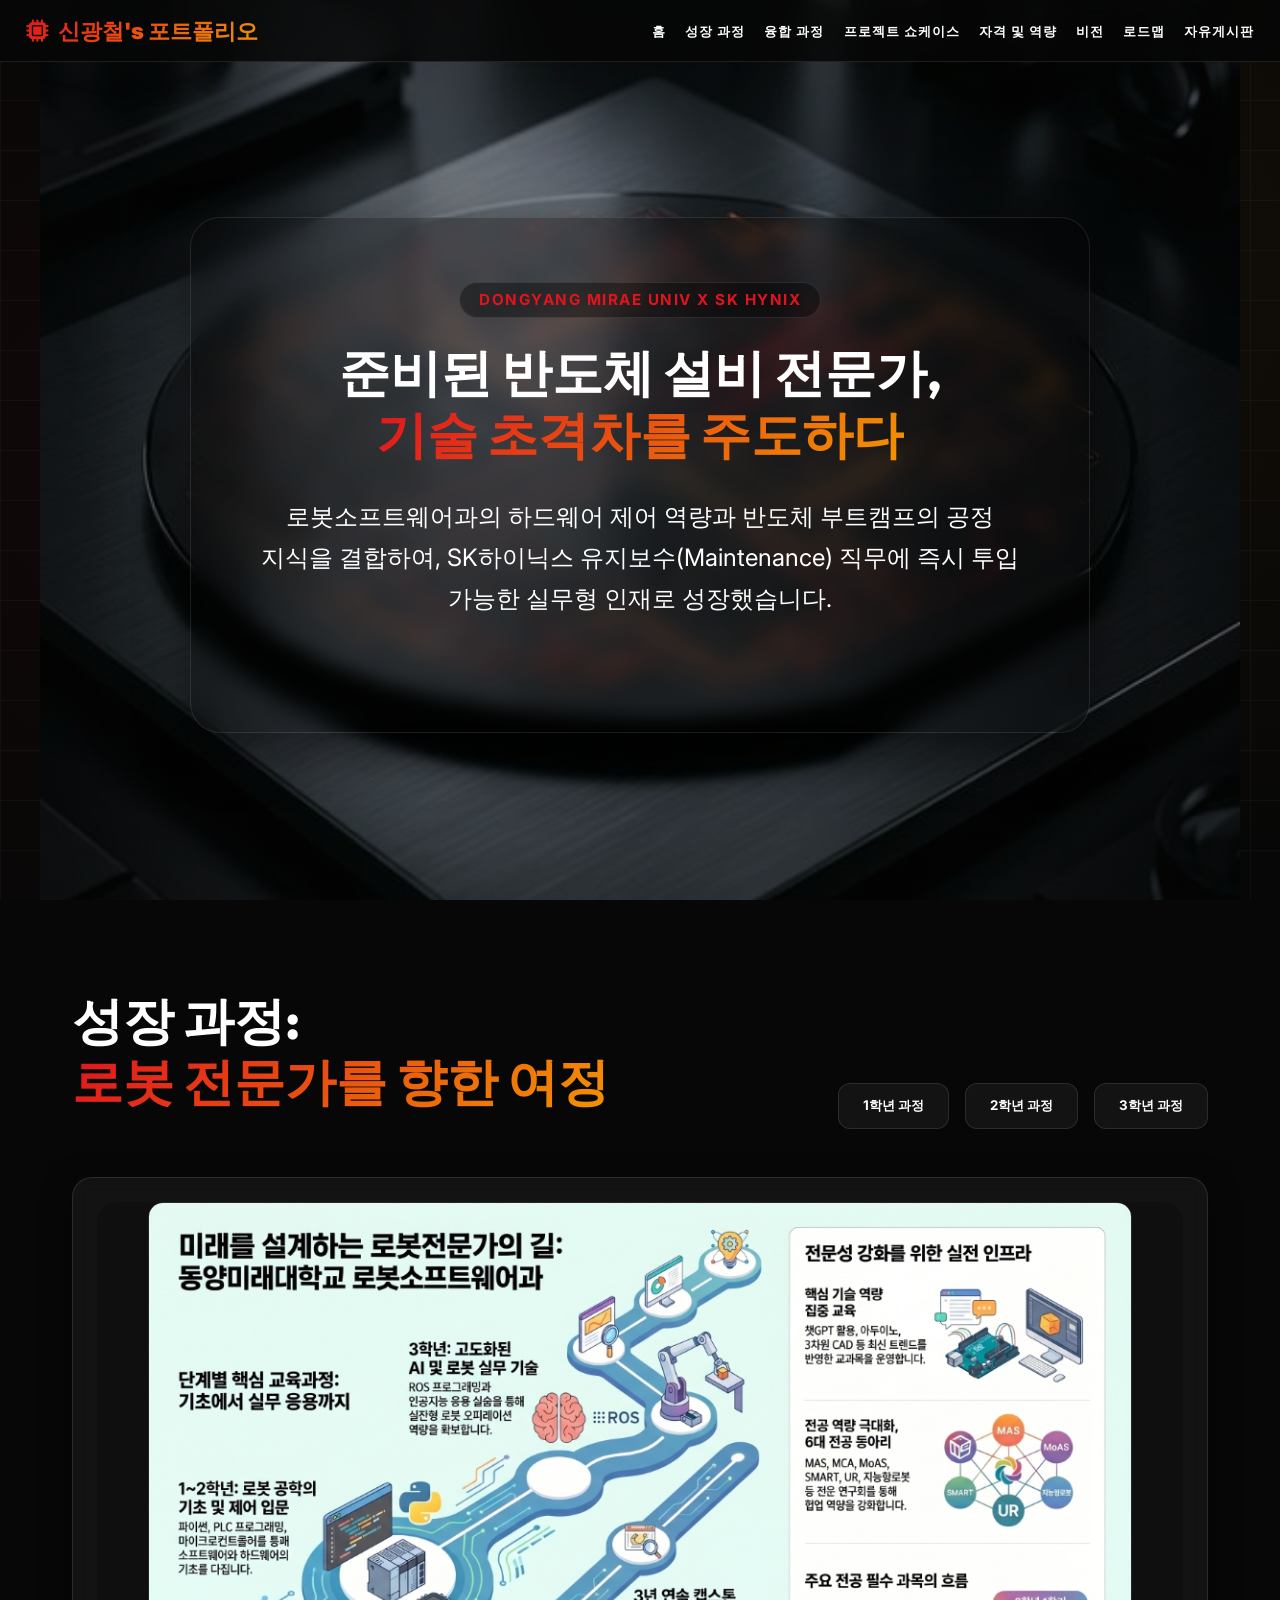
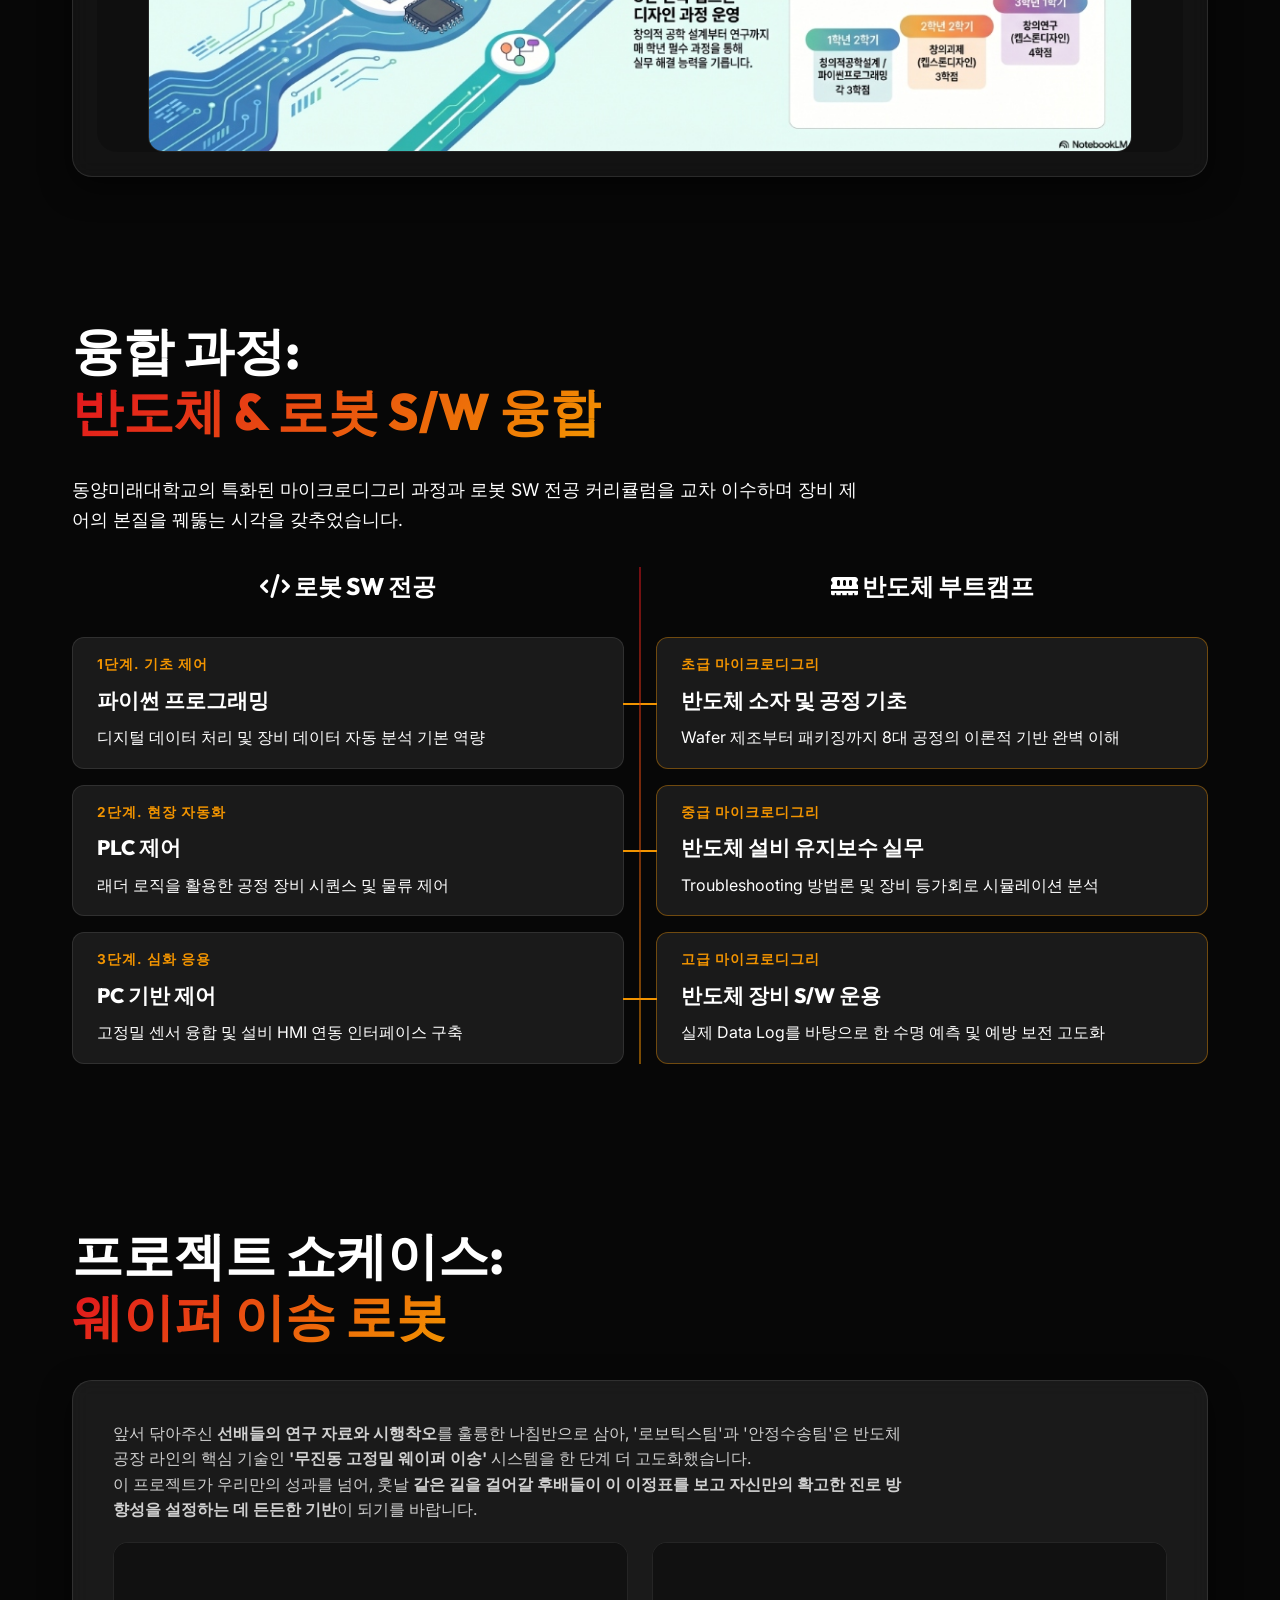
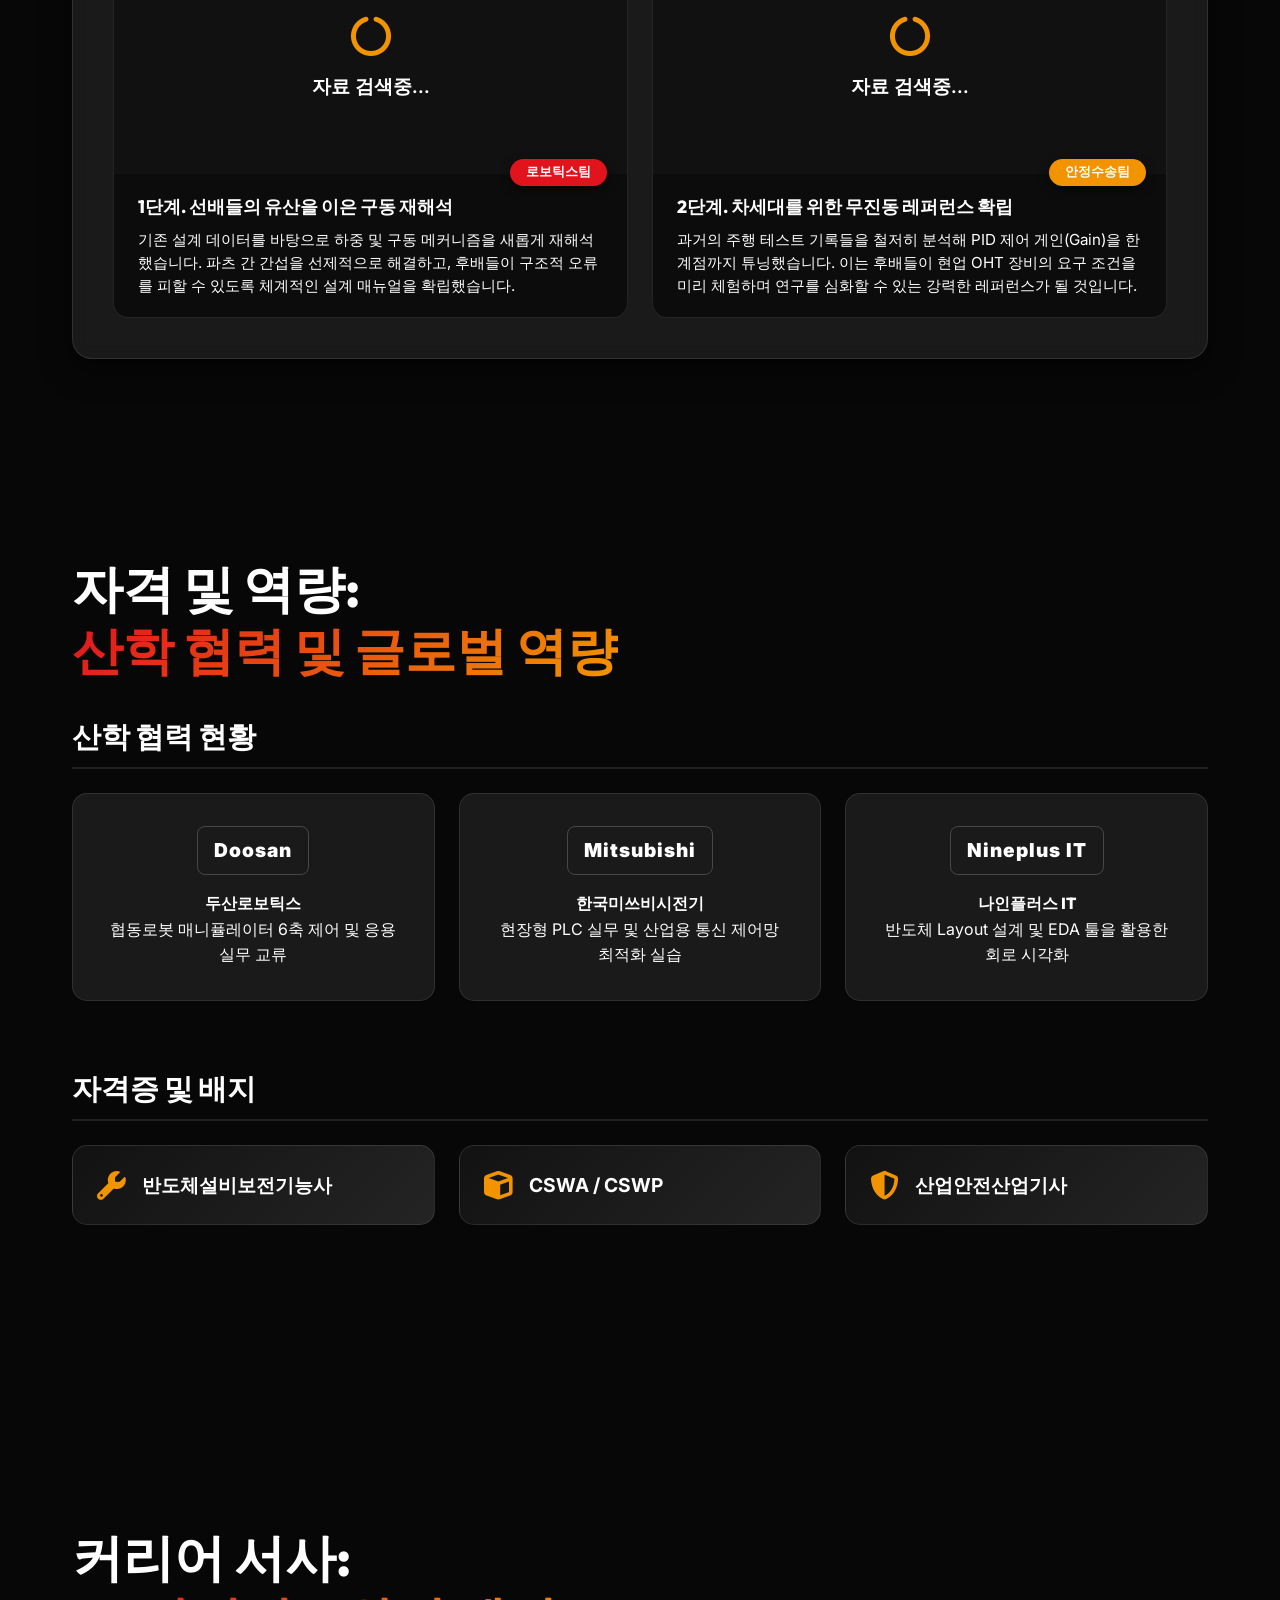
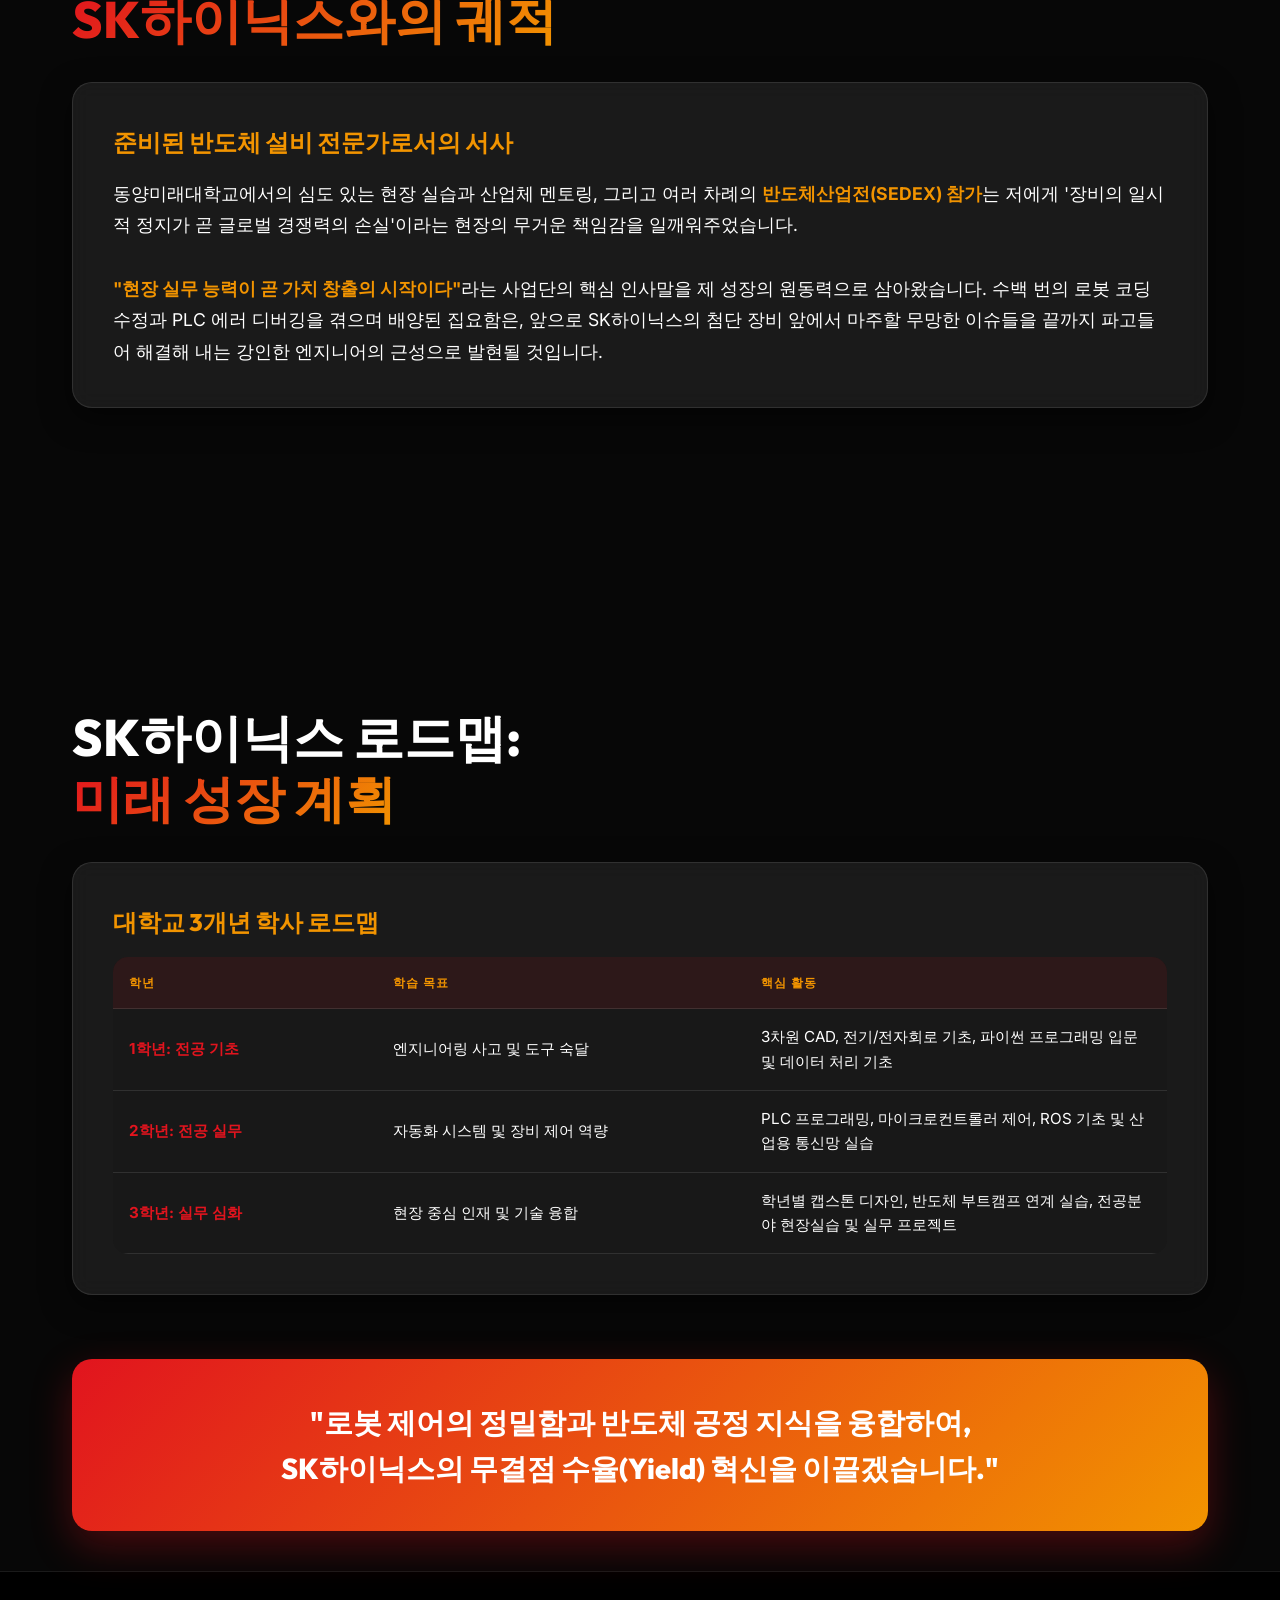
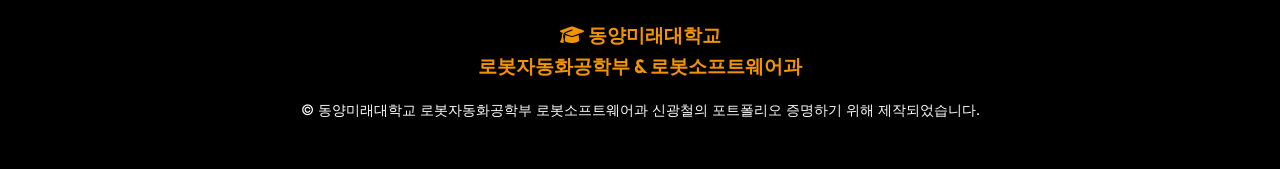
==== 0420/index.html @ f49d22db "Add files via upload" ====
<!DOCTYPE html>
<html lang="ko">
<head>
    <meta charset="UTF-8">
    <meta name="viewport" content="width=device-width, initial-scale=1.0">
    <meta name="description" content="SK하이닉스 메인터넌스 직무를 위한 준비된 반도체 설비 전문가 포트폴리오입니다. 로봇 소프트웨어와 반도체 공정 지식의 융합 역량을 확인하세요.">
    <title>SK하이닉스 | 메인터넌스 엔지니어 포트폴리오</title>
    <link rel="stylesheet" href="index.css">
    <!-- FontAwesome for Premium Icons -->
    <link rel="stylesheet" href="https://cdnjs.cloudflare.com/ajax/libs/font-awesome/6.4.0/css/all.min.css">
</head>
<body>
    <header>
        <nav>
            <div class="logo">
                <i class="fa-solid fa-microchip"></i> 신광철's 포트폴리오
            </div>
            <ul class="nav-links">
                <li><a href="#home">홈</a></li>
                <li><a href="#growth">성장 과정</a></li>
                <li><a href="#bootcamp">융합 과정</a></li>
                <li><a href="#projects">프로젝트 쇼케이스</a></li>
                <li><a href="#credentials">자격 및 역량</a></li>
                <li><a href="#vision">비전</a></li>
                <li><a href="#roadmap">로드맵</a></li>
                <li><a href="board.html">자유게시판</a></li>
            </ul>
        </nav>
    </header>

    <main>
        <!-- HOME SECTION -->
        <section id="home">
            <div id="home-bg-slider" class="home-bg-slider">
                <div class="slide" style="background-image: url('bg/hero_bg.png');"></div>
                <div class="slide" style="background-image: url('bg/control_bg.png');"></div>
                <div class="slide" style="background-image: url('bg/hardware_bg.png');"></div>
                <div class="slide" style="background-image: url('bg/logic_bg.png');"></div>
                <div class="slide" style="background-image: url('bg/maintenance.png');"></div>
                <div class="slide" style="background-image: url('bg/pc_control.png');"></div>
                <div class="slide" style="background-image: url('bg/plc.png');"></div>
                <div class="slide" style="background-image: url('bg/python.png');"></div>
                <div class="slide" style="background-image: url('bg/software.png');"></div>
                <div class="slide" style="background-image: url('bg/wafer.png');"></div>
            </div>
            <div class="hero-content fade-in">
                <div class="hero-label">Dongyang Mirae Univ x SK hynix</div>
                <h1 class="section-title">
                    준비된 반도체 설비 전문가,<br>
                    <span>기술 초격차를 주도하다</span>
                </h1>
                <p class="hero-desc">
                    로봇소프트웨어과의 하드웨어 제어 역량과 반도체 부트캠프의 공정 지식을 결합하여, SK하이닉스 유지보수(Maintenance) 직무에 즉시 투입 가능한 실무형 인재로 성장했습니다.
                </p>
            </div>
        </section>
        
        <section id="growth">
            <div class="growth-header fade-in">
                <h2 class="section-title">성장 과정: <br><span>로봇 전문가를 향한 여정</span></h2>
                <div class="growth-buttons">
                    <button class="growth-btn" data-year="1">1학년 과정</button>
                    <button class="growth-btn" data-year="2">2학년 과정</button>
                    <button class="growth-btn" data-year="3">3학년 과정</button>
                </div>
            </div>
            <div class="card fade-in" id="growth-image-container" style="background: rgba(255, 255, 255, 0.05); padding: 1.5rem;">
                <div class="growth-img-wrapper">
                    <img id="growth-detail-img" class="growth-detail-img fade-hide" src="" alt="학년별 상세 과정">
                    <img id="growth-main-img" src="bg/growth_path.jpg" alt="성장 과정 로드맵">
                </div>
            </div>
        </section>

        <!-- BOOTCAMP PATH SECTION (Phase 1) -->
        <section id="bootcamp">
            <div class="bootcamp-bg" id="bootcamp-bg"></div>
            <h2 class="section-title fade-in">융합 과정: <br><span>반도체 & 로봇 S/W 융합</span></h2>
            
            <p class="section-desc fade-in">동양미래대학교의 특화된 마이크로디그리 과정과 로봇 SW 전공 커리큘럼을 교차 이수하며 장비 제어의 본질을 꿰뚫는 시각을 갖추었습니다.</p>

            <div class="timeline-container fade-in">
                <div class="timeline-divider"></div>
                
                <!-- Academic (Robot SW) -->
                <div class="timeline-column left">
                    <h3 class="column-title"><i class="fa-solid fa-code"></i> 로봇 SW 전공</h3>
                    <div class="timeline-card" data-id="python">
                        <div class="card-step">1단계. 기초 제어</div>
                        <h4>파이썬 프로그래밍</h4>
                        <p>디지털 데이터 처리 및 장비 데이터 자동 분석 기본 역량</p>
                        <div class="card-details">판다스(Pandas)와 시각화 툴을 활용하여 센서 및 공정 로그 데이터를 수집하고 이상 징후를 판별하는 자동화 스크립트를 구현했습니다. 이 역량은 장비 Parameter 분석을 획기적으로 단축시킵니다.</div>
                    </div>
                    <div class="timeline-card" data-id="plc">
                        <div class="card-step">2단계. 현장 자동화</div>
                        <h4>PLC 제어</h4>
                        <p>래더 로직을 활용한 공정 장비 시퀀스 및 물류 제어</p>
                        <div class="card-details">미쓰비시(Mitsubishi) 및 LS산전 PLC를 다루며 각종 센서 및 액추에이터의 래더 프로그래밍(Ladder Programming)을 수행했습니다. 장비 시퀀스의 최적화와 에러 검출 로직을 직접 세팅할 수 있습니다.</div>
                    </div>
                    <div class="timeline-card" data-id="pc">
                        <div class="card-step">3단계. 심화 응용</div>
                        <h4>PC 기반 제어</h4>
                        <p>고정밀 센서 융합 및 설비 HMI 연동 인터페이스 구축</p>
                        <div class="card-details">비전 시스템과 모터를 연동하여 고정밀 타겟팅을 수행하고 HMI 기반의 직관적인 사용자 조작 패널을 설계했습니다. C#과 C++을 활용한 강력한 실시간 제어 경험입니다.</div>
                    </div>
                </div>

                <!-- Bootcamp (Semiconductor) -->
                <div class="timeline-column right">
                    <h3 class="column-title"><i class="fa-solid fa-memory"></i> 반도체 부트캠프</h3>
                    <div class="timeline-card highlight" data-id="micro-beg">
                        <div class="card-step">초급 마이크로디그리</div>
                        <h4>반도체 소자 및 공정 기초</h4>
                        <p>Wafer 제조부터 패키징까지 8대 공정의 이론적 기반 완벽 이해</p>
                        <div class="card-details">반도체 8대 공정의 시작부터 집적 회로가 완성되기까지의 물리/화학적 원리를 학습했습니다. 단순히 기계를 돌리는 것이 아닌, '어떤 공정이 이루어지는가'를 이해하고 장비 이슈에 접근합니다.</div>
                    </div>
                    <div class="timeline-card highlight" data-id="micro-int">
                        <div class="card-step">중급 마이크로디그리</div>
                        <h4>반도체 설비 유지보수 실무</h4>
                        <p>Troubleshooting 방법론 및 장비 등가회로 시뮬레이션 분석</p>
                        <div class="card-details">기계, 전자, 소프트웨어 지식을 총동원하여 가상의 장비 에러 시나리오를 해결하는 Troubleshooting 훈련입니다. 장비 다운타임을 최소화하는 핵심 실무 능력을 갖췄습니다.</div>
                    </div>
                    <div class="timeline-card highlight" data-id="micro-adv">
                        <div class="card-step">고급 마이크로디그리</div>
                        <h4>반도체 장비 S/W 운용</h4>
                        <p>실제 Data Log를 바탕으로 한 수명 예측 및 예방 보전 고도화</p>
                        <div class="card-details">Big Data 분석과 예방 보전(Predictive Maintenance) 모델링 기법을 학습했습니다. 부품의 교체 주기를 정확히 짚어내고 팹(Fab) 운영 효율을 극대화하는 솔루션을 도출합니다.</div>
                    </div>
                </div>
            </div>
            
            <!-- Removed path-modal -->
        </section>

        <!-- PROJECTS SECTION (Phase 2) -->
        <section id="projects">
            <h2 class="section-title fade-in">프로젝트 쇼케이스: <br><span>웨이퍼 이송 로봇</span></h2>
            <div class="card fade-in">
                <p class="section-desc" style="text-align: left; margin-bottom: 1.2rem; color: #d0d0d0; line-height: 1.6; font-size: 1rem;">
                    앞서 닦아주신 <strong>선배들의 연구 자료와 시행착오</strong>를 훌륭한 나침반으로 삼아, '로보틱스팀'과 '안정수송팀'은 반도체 공장 라인의 핵심 기술인 <strong>'무진동 고정밀 웨이퍼 이송'</strong> 시스템을 한 단계 더 고도화했습니다.<br>
                    이 프로젝트가 우리만의 성과를 넘어, 훗날 <strong>같은 길을 걸어갈 후배들이 이 이정표를 보고 자신만의 확고한 진로 방향성을 설정하는 데 든든한 기반</strong>이 되기를 바랍니다.
                </p>
                
                <div class="project-grid">
                    <div class="video-card">
                        <div class="iframe-container placeholder-video">
                            <div class="search-overlay">
                                <i class="fa-solid fa-circle-notch fa-spin"></i>
                                <span>자료 검색중...</span>
                            </div>
                        </div>
                        <div class="video-info">
                            <div class="vi-badge">로보틱스팀</div>
                            <h4>1단계. 선배들의 유산을 이은 구동 재해석</h4>
                            <p>기존 설계 데이터를 바탕으로 하중 및 구동 메커니즘을 새롭게 재해석했습니다. 파츠 간 간섭을 선제적으로 해결하고, 후배들이 구조적 오류를 피할 수 있도록 체계적인 설계 매뉴얼을 확립했습니다.</p>
                        </div>
                    </div>
                    <div class="video-card">
                        <div class="iframe-container placeholder-video">
                            <div class="search-overlay">
                                <i class="fa-solid fa-circle-notch fa-spin"></i>
                                <span>자료 검색중...</span>
                            </div>
                        </div>
                        <div class="video-info">
                            <div class="vi-badge team-b">안정수송팀</div>
                            <h4>2단계. 차세대를 위한 무진동 레퍼런스 확립</h4>
                            <p>과거의 주행 테스트 기록들을 철저히 분석해 PID 제어 게인(Gain)을 한계점까지 튜닝했습니다. 이는 후배들이 현업 OHT 장비의 요구 조건을 미리 체험하며 연구를 심화할 수 있는 강력한 레퍼런스가 될 것입니다.</p>
                        </div>
                    </div>
                </div>
            </div>
        </section>

        <!-- CREDENTIALS SECTION (Phase 3) -->
        <section id="credentials">
            <h2 class="section-title fade-in">자격 및 역량: <br><span>산학 협력 및 글로벌 역량</span></h2>
            
            <!-- Industry Collaboration -->
            <div class="collab-container fade-in">
                <h3 class="credential-header">산학 협력 현황</h3>
                <div class="collab-grid">
                    <div class="collab-card">
                        <div class="collab-logo">Doosan</div>
                        <h4>두산로보틱스</h4>
                        <p>협동로봇 매니퓰레이터 6축 제어 및 응용 실무 교류</p>
                    </div>
                    <div class="collab-card">
                        <div class="collab-logo">Mitsubishi</div>
                        <h4>한국미쓰비시전기</h4>
                        <p>현장형 PLC 실무 및 산업용 통신 제어망 최적화 실습</p>
                    </div>
                    <div class="collab-card">
                        <div class="collab-logo">Nineplus IT</div>
                        <h4>나인플러스 IT</h4>
                        <p>반도체 Layout 설계 및 EDA 툴을 활용한 회로 시각화</p>
                    </div>
                </div>
            </div>

            <!-- Certifications -->
            <div class="cert-container fade-in" style="margin-top: 4rem;">
                <h3 class="credential-header">자격증 및 배지</h3>
                <div class="badge-grid">
                    <div class="badge-item tooltip" data-tooltip="설비 점검 및 기계 요소 조립의 기본기를 증명하며, SK하이닉스 팹(Fab) 설비의 즉각적인 트러블슈팅에 기여합니다.">
                        <i class="fa-solid fa-wrench"></i>
                        <span>반도체설비보전기능사</span>
                    </div>
                    <div class="badge-item tooltip" data-tooltip="장비 부품 단위의 3D 역설계를 통해 파츠 결함을 분석하고, 도면화 기반의 정확한 메인터넌스를 보장합니다.">
                        <i class="fa-solid fa-cube"></i>
                        <span>CSWA / CSWP</span>
                    </div>
                    <div class="badge-item tooltip" data-tooltip="클린룸 내 고전압 및 화학물질 위험 요소로부터 설비와 팀원 모두를 완벽하게 보호하는 현장 안전의 핵심입니다.">
                        <i class="fa-solid fa-shield-halved"></i>
                        <span>산업안전산업기사</span>
                    </div>
                </div>
            </div>
        </section>

        <!-- VISION SECTION (Phase 4) -->
        <section id="vision">
            <h2 class="section-title fade-in">커리어 서사: <br><span>SK하이닉스와의 궤적</span></h2>
            
            <div class="card fade-in" style="margin-bottom: 3rem;">
                <h3>준비된 반도체 설비 전문가로서의 서사</h3>
                <p class="narrative-text">
                    동양미래대학교에서의 심도 있는 현장 실습과 산업체 멘토링, 그리고 여러 차례의 <strong>반도체산업전(SEDEX) 참가</strong>는 저에게 '장비의 일시적 정지가 곧 글로벌 경쟁력의 손실'이라는 현장의 무거운 책임감을 일깨워주었습니다.<br><br>
                    <strong>"현장 실무 능력이 곧 가치 창출의 시작이다"</strong>라는 사업단의 핵심 인사말을 제 성장의 원동력으로 삼아왔습니다. 수백 번의 로봇 코딩 수정과 PLC 에러 디버깅을 겪으며 배양된 집요함은, 앞으로 SK하이닉스의 첨단 장비 앞에서 마주할 무망한 이슈들을 끝까지 파고들어 해결해 내는 강인한 엔지니어의 근성으로 발현될 것입니다.
                </p>
            </div>
        </section>

        <!-- ROADMAP SECTION -->
        <section id="roadmap">
            <h2 class="section-title fade-in">SK하이닉스 로드맵: <br><span>미래 성장 계획</span></h2>

            <!-- Professional Roadmap table -->
            <div class="card fade-in" style="margin-bottom: 2rem;">
                <h3>대학교 3개년 학사 로드맵</h3>
                <table class="roadmap-table">
                    <thead>
                        <tr>
                            <th>학년</th>
                            <th>학습 목표</th>
                            <th>핵심 활동</th>
                        </tr>
                    </thead>
                    <tbody>
                        <tr>
                            <td>1학년: 전공 기초</td>
                            <td>엔지니어링 사고 및 도구 숙달</td>
                            <td>3차원 CAD, 전기/전자회로 기초, 파이썬 프로그래밍 입문 및 데이터 처리 기초</td>
                        </tr>
                        <tr>
                            <td>2학년: 전공 실무</td>
                            <td>자동화 시스템 및 장비 제어 역량</td>
                            <td>PLC 프로그래밍, 마이크로컨트롤러 제어, ROS 기초 및 산업용 통신망 실습</td>
                        </tr>
                        <tr>
                            <td>3학년: 실무 심화</td>
                            <td>현장 중심 인재 및 기술 융합</td>
                            <td>학년별 캡스톤 디자인, 반도체 부트캠프 연계 실습, 전공분야 현장실습 및 실무 프로젝트</td>
                        </tr>
                    </tbody>
                </table>
            </div>

            <div class="vision-card fade-in">
                <h2>"로봇 제어의 정밀함과 반도체 공정 지식을 융합하여, <br>SK하이닉스의 무결점 수율(Yield) 혁신을 이끌겠습니다."</h2>
            </div>
        </section>

        <!-- Academic Roadmap Modal -->
        <div id="academic-modal" class="modal">
            <div class="modal-content academic-modal-content">
                <span class="close-btn" onclick="closeAcademicModal()">&times;</span>
                <h3 id="academic-modal-title" style="color: var(--sk-orange); margin-bottom: 2rem; font-size: 1.5rem;">학사 전공 로드맵: 1~3학년 전체 과정</h3>
                <div class="academic-grid">
                    <div class="academic-col">
                        <h4>전공기초</h4>
                        <div class="tag-group">
                            <span class="tag">엔지니어링 기초</span>
                            <span class="tag">3차원CAD</span>
                            <span class="tag">컴퓨터와챗GPT활용</span>
                            <span class="tag">로봇기초실습</span>
                            <span class="tag">전공영어</span>
                        </div>
                    </div>
                    <div class="academic-arrow">➔</div>
                    <div class="academic-col" style="flex: 2;">
                        <h4>전공실무</h4>
                        <div class="tag-group">
                            <span class="tag">기계제도</span>
                            <span class="tag">로봇공학기초</span>
                            <span class="tag">CAD기초</span>
                            <span class="tag">전기회로</span>
                            <span class="tag">전자회로</span>
                            <span class="tag">디지털논리회로</span>
                            <span class="tag">파이썬프로그래밍</span>
                            <span class="tag">인공지능개론</span>
                            <span class="tag">마이크로컨트롤러</span>
                            <span class="tag">PLC프로그래밍</span>
                            <span class="tag">로봇오퍼레이션</span>
                            <span class="tag">아두이노프로그래밍</span>
                            <span class="tag">윈도우프로그래밍</span>
                            <span class="tag">웹프로그래밍</span>
                            <span class="tag">ROS프로그래밍기초</span>
                            <span class="tag">PLC제어</span>
                            <span class="tag">PC기반제어</span>
                            <span class="tag">인공지능응용</span>
                            <span class="tag">펌웨어프로그래밍</span>
                            <span class="tag">모바일앱프로그래밍</span>
                            <span class="tag">자동화통신</span>
                            <span class="tag">CAD 응용</span>
                            <span class="tag">ROS프로그래밍응용</span>
                            <span class="tag">로봇공학응용</span>
                            <span class="tag">로봇센서</span>
                            <span class="tag">모터제어</span>
                        </div>
                    </div>
                    <div class="academic-arrow">➔</div>
                    <div class="academic-col">
                        <h4>실무 및 분야</h4>
                        <div class="tag-group">
                            <span class="tag accent">학년별 캡스톤 디자인</span>
                            <span class="tag accent">현장실습</span>
                            <span class="tag accent">취업 및 창업실무</span>
                            <span class="tag highlight">로봇 소프트웨어 전공</span>
                        </div>
                    </div>
                </div>
            </div>
            </div>
        </section>
    </main>

    <footer>
        <div class="footer-content">
            <div class="footer-logo">
                <i class="fa-solid fa-graduation-cap"></i> 동양미래대학교 <br> 
                로봇자동화공학부 & 로봇소프트웨어과
            </div>
            <p>© 동양미래대학교 로봇자동화공학부 로봇소프트웨어과 신광철의 포트폴리오 증명하기 위해 제작되었습니다.</p>
        </div>
    </footer>

    <script src="index.js"></script>
</body>
</html>
---- 0420/index.css ----
@import url('https://fonts.googleapis.com/css2?family=Inter:wght@300;400;600;700&family=Outfit:wght@300;400;600;800;900&display=swap');

:root {
    --sk-red: #e1141e;
    --sk-orange: #f29400;
    --sk-gradient: linear-gradient(135deg, var(--sk-red), var(--sk-orange));
    --bg-dark: #070707;
    --bg-surface: rgba(25, 25, 25, 0.7);
    --bg-card: rgba(30, 30, 30, 0.85);
    --border-color: rgba(255, 255, 255, 0.1);
    --border-highlight: rgba(225, 20, 31, 0.4);
    --text-primary: #ffffff;
    --text-secondary: #ffffff;
}

* {
    margin: 0;
    padding: 0;
    box-sizing: border-box;
}

body {
    background-color: var(--bg-dark);
    color: var(--text-primary);
    font-family: 'Inter', sans-serif;
    line-height: 1.6;
    overflow-x: hidden;
    /* 기술적인 느낌을 주기 위해 방사형 및 선형 그라데이션을 사용한 기본 회로 패턴 */
    background-image: 
        radial-gradient(circle at 15% 50%, rgba(225, 20, 31, 0.05) 0%, transparent 50%),
        radial-gradient(circle at 85% 30%, rgba(242, 148, 0, 0.05) 0%, transparent 50%),
        linear-gradient(rgba(255,255,255,0.03) 1px, transparent 1px),
        linear-gradient(90deg, rgba(255,255,255,0.03) 1px, transparent 1px);
    background-size: 100% 100%, 100% 100%, 50px 50px, 50px 50px;
    background-attachment: fixed;
}

h1, h2, h3, h4 {
    font-family: 'Outfit', sans-serif;
    font-weight: 800;
}

html {
    scroll-behavior: smooth;
}

/* 네비게이션 */
header {
    position: fixed;
    top: 0;
    width: 100%;
    z-index: 1000;
    background: rgba(7, 7, 7, 0.85);
    backdrop-filter: blur(15px);
    border-bottom: 1px solid var(--border-color);
}

nav {
    max-width: 1300px;
    margin: 0 auto;
    padding: clamp(0.5rem, 1vw, 1rem) clamp(1rem, 2vw, 2rem);
    display: flex;
    justify-content: space-between;
    align-items: center;
    gap: 1rem;
}

.logo {
    display: flex;
    align-items: center;
    gap: 10px;
    font-size: clamp(1.1rem, 2vw, 1.4rem);
    font-weight: 900;
    white-space: nowrap;
    background: var(--sk-gradient);
    -webkit-background-clip: text;
    background-clip: text;
    -webkit-text-fill-color: transparent;
}

.nav-links {
    display: flex;
    gap: clamp(0.5rem, 1.5vw, 2rem);
    list-style: none;
}

.nav-links a {
    text-decoration: none;
    color: var(--text-secondary);
    font-size: clamp(0.7rem, 1vw, 0.9rem);
    white-space: nowrap;
    font-weight: 600;
    text-transform: uppercase;
    letter-spacing: 1px;
    transition: 0.3s;
}

.nav-links a:hover {
    color: var(--sk-red);
}

/* 섹션 공통 스타일 */
section {
    min-height: 100vh;
    padding: clamp(80px, 10vh, 120px) 2rem 40px 2rem;
    display: flex;
    flex-direction: column;
    justify-content: center;
    position: relative;
    max-width: 1200px;
    margin: 0 auto;
    width: 100%;
}

.section-title {
    font-size: clamp(2rem, 4vw, 3.5rem);
    margin-bottom: clamp(1rem, 3vw, 2rem);
    line-height: 1.2;
    word-break: keep-all;
    position: relative;
    z-index: 2;
}

.section-title span {
    background: var(--sk-gradient);
    -webkit-background-clip: text;
    background-clip: text;
    -webkit-text-fill-color: transparent;
}

.section-desc {
    font-size: 1.1rem;
    color: var(--text-secondary);
    max-width: 800px;
    line-height: 1.7;
    margin-bottom: 1rem;
    position: relative;
    z-index: 2;
}

/* 공통 카드 스타일 */
.card {
    background: var(--bg-card);
    padding: 2.5rem;
    border-radius: 20px;
    border: 1px solid var(--border-color);
    backdrop-filter: blur(10px);
    transition: 0.4s;
    box-shadow: 0 10px 30px rgba(0,0,0,0.5);
}

.card:hover {
    border-color: var(--border-highlight);
    box-shadow: 0 10px 30px rgba(225, 20, 31, 0.15);
}

.card h3 {
    margin-bottom: 1rem;
    color: var(--sk-orange);
    font-size: 1.5rem;
}

/* 성장 과정 섹션 스타일 */
.growth-header {
    display: flex;
    justify-content: space-between;
    align-items: flex-end;
    margin-bottom: 2rem;
    gap: 2rem;
}
.growth-buttons {
    display: flex;
    gap: 1rem;
    margin-bottom: 1rem;
}
.growth-btn {
    padding: 0.8rem 1.5rem;
    border-radius: 12px;
    background: rgba(255, 255, 255, 0.05);
    border: 1px solid var(--border-color);
    color: var(--text-primary);
    font-weight: 700;
    cursor: pointer;
    transition: 0.3s;
    font-family: inherit;
    white-space: nowrap;
}
.growth-btn:hover {
    background: var(--sk-gradient);
    border-color: transparent;
    transform: translateY(-3px);
    box-shadow: 0 5px 15px rgba(225, 20, 31, 0.3);
}
.image-placeholder {
    width: 100%;
    min-height: 480px;
    display: flex;
    flex-direction: column;
    justify-content: center;
    align-items: center;
    background: rgba(0,0,0,0.2);
    border-radius: 15px;
    color: var(--sk-orange);
    gap: 1.5rem;
    font-size: 1.5rem;
    font-weight: 700;
}
.image-placeholder i {
    font-size: 3rem;
    opacity: 0.8;
}

#growth-main-img, .growth-detail-img {
    transition: opacity 0.8s cubic-bezier(0.4, 0, 0.2, 1), transform 0.8s cubic-bezier(0.4, 0, 0.2, 1);
}
.growth-img-wrapper {
    position: relative;
    width: 100%;
    height: 550px; /* 고정 높이 설정으로 잘림 방지 */
    display: flex;
    justify-content: center;
    align-items: center;
    background: rgba(0, 0, 0, 0.2);
    border-radius: 20px;
}
.growth-img-wrapper img {
    position: absolute;
    max-width: 100%;
    max-height: 100%;
    width: auto;
    height: auto;
    object-fit: contain; /* 이미지가 상자 안에서 잘리지 않고 전체가 다 보이도록 설정 */
    border-radius: 15px;
    border: 1px solid var(--border-color);
}
.growth-detail-img {
    z-index: 5;
}
#growth-main-img {
    z-index: 4;
}
.fade-hide {
    opacity: 0 !important;
    visibility: hidden;
    transform: scale(0.95);
}

@media (max-width: 768px) {
    .growth-header { flex-direction: column; align-items: flex-start; gap: 1rem; }
    .growth-buttons { width: 100%; overflow-x: auto; padding-bottom: 0.5rem; }
}

/* -------------------------------
   히어로 / 홈 섹션 & 배경 슬라이더
---------------------------------*/
#home {
    overflow: hidden;
}

.home-bg-slider {
    position: absolute;
    top: 0;
    left: 0;
    width: 100%;
    height: 100%;
    z-index: 0;
}

.home-bg-slider::after {
    content: '';
    position: absolute;
    top: 0;
    left: 0;
    width: 100%;
    height: 100%;
    background: radial-gradient(circle at center, transparent, rgba(7, 7, 7, 0.45));
    z-index: 2;
}

.home-bg-slider .slide {
    position: absolute;
    top: 0;
    left: 0;
    width: 100%;
    height: 100%;
    background-size: cover;
    background-position: center;
    opacity: 0;
    transform: translateX(100%);
    transition: transform 1.5s cubic-bezier(0.645, 0.045, 0.355, 1), opacity 1.5s ease;
    z-index: 1;
    filter: brightness(0.75); /* 더 밝은 가독성을 위해 밝기 대폭 상향 */
}

.home-bg-slider .slide.active {
    opacity: 1;
    transform: translateX(0);
}

.home-bg-slider .slide.prev {
    opacity: 0;
    transform: translateX(-100%);
}

.hero-content {
    position: relative;
    z-index: 10;
    text-align: center;
    max-width: 900px;
    margin: 0 auto;
    background: rgba(0, 0, 0, 0.3); /* 투명도를 높인 검은색 박스 */
    padding: clamp(2rem, 5vw, 4rem);
    border-radius: 30px;
    backdrop-filter: blur(10px); /* 미세한 블러 효과로 고급스러움 추가 */
    border: 1px solid rgba(255, 255, 255, 0.1);
    box-shadow: 0 20px 50px rgba(0, 0, 0, 0.5);
}
.hero-label {
    display: inline-block;
    padding: 0.3rem 1.2rem;
    border-radius: 20px;
    background: rgba(0, 0, 0, 0.4);
    border: 1px solid var(--border-color);
    color: var(--sk-red);
    font-weight: 700;
    font-size: 0.95rem;
    margin: 0 auto 1.5rem auto;
    text-transform: uppercase;
    letter-spacing: 1.5px;
}
.section-title {
    font-size: clamp(2rem, 4vw, 3.5rem);
    margin-bottom: clamp(1rem, 3vw, 2rem);
    line-height: 1.2;
    word-break: keep-all;
    position: relative;
    z-index: 2;
    color: var(--text-primary);
}
.hero-desc {
    font-size: clamp(1.1rem, 2.2vw, 1.5rem);
    color: var(--text-primary);
    margin: 0 auto 3rem auto;
    line-height: 1.7;
    word-break: keep-all;
    max-width: 800px;
}
/* -------------------------------
   새로운 커리큘럼 시각화 카드
---------------------------------*/
.curriculum-visual-card {
    position: relative;
    width: 100%;
    background: rgba(20, 20, 20, 0.4);
    border: 1px solid rgba(255, 255, 255, 0.08);
    border-radius: 24px;
    padding: 2rem;
    cursor: pointer;
    overflow: hidden;
    transition: all 0.5s cubic-bezier(0.165, 0.84, 0.44, 1);
    backdrop-filter: blur(20px);
    box-shadow: 0 20px 40px rgba(0,0,0,0.4);
}

.curriculum-visual-card:hover {
    transform: translateY(-8px) scale(1.01);
    border-color: var(--sk-orange);
    background: rgba(25, 25, 25, 0.6);
    box-shadow: 0 30px 60px rgba(242, 148, 0, 0.15);
}

.curriculum-visual-card::before {
    content: '';
    position: absolute;
    top: -50%;
    left: -50%;
    width: 200%;
    height: 200%;
    background: radial-gradient(circle at 30% 30%, rgba(242, 148, 0, 0.05), transparent 40%);
    pointer-events: none;
    z-index: 0;
}

.cv-header {
    display: flex;
    align-items: center;
    gap: 1.5rem;
    margin-bottom: 2rem;
    position: relative;
    z-index: 1;
}

.cv-icon-box {
    width: 60px;
    height: 60px;
    background: var(--sk-gradient);
    border-radius: 16px;
    display: flex;
    align-items: center;
    justify-content: center;
    font-size: 1.8rem;
    color: #fff;
    box-shadow: 0 8px 16px rgba(225, 20, 31, 0.3);
}

.cv-title-group {
    flex: 1;
}

.cv-subtitle {
    display: block;
    font-size: 0.8rem;
    color: var(--sk-orange);
    font-weight: 700;
    letter-spacing: 2px;
    text-transform: uppercase;
    margin-bottom: 4px;
}

.cv-main-title {
    font-size: 1.4rem;
    color: #fff;
    margin: 0;
}

.cv-badge {
    padding: 6px 12px;
    background: rgba(255,255,255,0.05);
    border: 1px solid rgba(255,255,255,0.1);
    border-radius: 8px;
    font-size: 0.7rem;
    font-weight: 800;
    color: var(--text-secondary);
    letter-spacing: 1px;
}

.cv-body {
    position: relative;
    padding: 1rem 0;
    z-index: 1;
}

.cv-track {
    display: flex;
    align-items: flex-start;
    justify-content: space-between;
    position: relative;
}

.cv-node {
    flex: 1;
    display: flex;
    flex-direction: column;
    align-items: center;
    text-align: center;
    position: relative;
    z-index: 2;
}

.cv-node-year {
    font-size: 0.8rem;
    font-weight: 800;
    color: var(--sk-orange);
    margin-bottom: 8px;
    background: rgba(242, 148, 0, 0.1);
    padding: 4px 12px;
    border-radius: 20px;
}

.cv-node-label {
    font-size: 1rem;
    font-weight: 700;
    color: #fff;
    margin-bottom: 12px;
}

.cv-node-tags {
    display: flex;
    gap: 6px;
    flex-wrap: wrap;
    justify-content: center;
}

.cv-node-tags span {
    font-size: 0.7rem;
    color: var(--text-secondary);
    background: rgba(255,255,255,0.05);
    padding: 2px 8px;
    border-radius: 4px;
    white-space: nowrap;
}

.cv-connector {
    flex: 0.5;
    height: 2px;
    background: rgba(255,255,255,0.1);
    margin-top: 15px;
    position: relative;
}

.cv-node.active .cv-node-year {
    background: var(--sk-gradient);
    color: #fff;
}

.cv-node.active .cv-node-label {
    color: var(--sk-orange);
}

.cv-footer {
    margin-top: 2rem;
    padding-top: 1.5rem;
    border-top: 1px solid rgba(255,255,255,0.05);
    display: flex;
    align-items: center;
    gap: 12px;
    color: var(--text-secondary);
    font-size: 0.85rem;
    position: relative;
    z-index: 1;
}

.cv-footer i {
    color: var(--sk-red);
}

@media (max-width: 600px) {
    .cv-track {
        flex-direction: column;
        gap: 2rem;
        align-items: flex-start;
    }
    .cv-node {
        align-items: flex-start;
        text-align: left;
    }
    .cv-connector {
        display: none;
    }
}

/* -------------------------------
   부트캠프 융합 과정
---------------------------------*/
#bootcamp {
    position: relative;
}

.bootcamp-bg {
    position: fixed;
    top: 0;
    left: 0;
    width: 100vw;
    height: 100vh;
    z-index: -1;
    pointer-events: none;
    opacity: 0;
    transition: opacity 0.8s ease, transform 1.5s ease;
    background-size: cover;
    background-position: center;
    background-repeat: no-repeat;
    transform: scale(1.05);
}

.bootcamp-bg.active {
    opacity: 0.8; /* 밝고 선명하게 표시 */
    transform: scale(1.0);
}

.bg-python { background-image: url('bg/python.png'); }
.bg-plc { background-image: url('bg/plc.png'); }
.bg-pc { background-image: url('bg/pc_control.png'); }
.bg-micro-beg { background-image: url('bg/wafer.png'); }
.bg-micro-int { background-image: url('bg/maintenance.png'); }
.bg-micro-adv { background-image: url('bg/software.png'); }

.timeline-divider {
    position: absolute;
    left: 50%;
    transform: translateX(-50%);
    width: 2px;
    height: 100%;
    background: linear-gradient(to bottom, var(--sk-red), var(--sk-orange));
    opacity: 0.5;
    z-index: 1;
}
.timeline-container {
    display: flex;
    position: relative;
    gap: 2rem;
    margin-top: 1rem;
    z-index: 2;
}
.timeline-column {
    flex: 1;
    display: flex;
    flex-direction: column;
    gap: 1rem;
}
.column-title {
    text-align: center;
    color: #fff !important;
    font-size: clamp(1.2rem, 3vw, 1.5rem) !important;
    margin-bottom: 1rem !important;
}
.timeline-card {
    background: var(--bg-card);
    border: 1px solid var(--border-color);
    padding: 1rem 1.5rem;
    border-radius: 12px;
    transition: 0.4s;
    cursor: pointer;
    position: relative;
}
.timeline-card::before {
    content: '';
    position: absolute;
    top: 50%;
    width: 20px;
    height: 2px;
    background: var(--sk-orange);
    transition: 0.3s;
}
.timeline-column.left .timeline-card::before { right: -20px; }
.timeline-column.right .timeline-card::before { left: -20px; }

.timeline-card:hover {
    border-color: var(--sk-red);
    transform: translateY(-5px);
    box-shadow: 0 10px 20px rgba(225, 20, 31, 0.2);
}
.timeline-card.highlight {
    border: 1px solid rgba(242, 148, 0, 0.4);
}
.card-step {
    font-size: 0.85rem;
    color: var(--sk-orange);
    font-weight: 700;
    margin-bottom: 0.5rem;
    letter-spacing: 1px;
}
.timeline-card h4 {
    font-size: 1.3rem;
    margin-bottom: 0.5rem;
}

.card-details {
    max-height: 0;
    opacity: 0;
    overflow: hidden;
    transition: max-height 0.4s ease, opacity 0.4s ease, margin-top 0.4s ease;
    font-size: 0.95rem;
    line-height: 1.6;
    color: #fff;
    border-top: 1px solid transparent;
}

.timeline-card:hover .card-details {
    max-height: 150px;
    opacity: 1;
    margin-top: 1rem;
    padding-top: 1rem;
    border-top: 1px solid rgba(242, 148, 0, 0.3);
}

/* 모달 */
/* 모달 */
.modal {
    display: none; 
    position: fixed; 
    z-index: 2000; 
    left: 0; top: 0; width: 100%; height: 100%; 
    background-color: rgba(0,0,0,0.8);
    backdrop-filter: blur(5px);
    justify-content: center; align-items: center;
}

.modal-content {
    background: var(--bg-dark);
    border: 1px solid var(--sk-red);
    border-radius: 15px;
    padding: 3rem;
    width: 90%;
    max-width: 600px;
    position: relative;
    box-shadow: 0 20px 50px rgba(0,0,0,0.9);
}
.close-btn {
    position: absolute; top: 15px; right: 25px;
    color: #fff; font-size: 28px; font-weight: bold; cursor: pointer; transition: 0.3s;
}
.close-btn:hover { color: var(--sk-red); }

/* 모달 내 학사 로드맵 */
.academic-modal-content {
    max-width: 900px;
    max-height: 90vh;
    overflow-y: auto;
}
.academic-grid {
    display: flex;
    gap: 1rem;
    align-items: stretch;
    margin-top: 1.5rem;
}
@media (max-width: 768px) {
    .academic-grid { flex-direction: column; }
    .academic-arrow { transform: rotate(90deg); margin: 10px 0; }
}
.academic-col {
    flex: 1;
    background: rgba(255, 255, 255, 0.03);
    padding: 1.5rem;
    border-radius: 15px;
    border: 1px solid rgba(255, 255, 255, 0.05);
}
.academic-col h4 {
    color: var(--sk-orange);
    text-align: center;
    margin-bottom: 1rem;
    font-size: 1.1rem;
    border-bottom: 1px dashed var(--border-color);
    padding-bottom: 0.5rem;
}
.academic-arrow {
    display: flex;
    align-items: center;
    justify-content: center;
    color: var(--text-secondary);
    font-size: 1.5rem;
}
.tag-group {
    display: flex;
    flex-wrap: wrap;
    gap: 0.5rem;
    justify-content: center;
}
.tag {
    background: rgba(255, 255, 255, 0.1);
    color: var(--text-primary);
    padding: 0.4rem 0.8rem;
    border-radius: 20px;
    font-size: 0.8rem;
    font-weight: 500;
}
.tag.accent {
    background: rgba(242, 148, 0, 0.2);
    border: 1px solid var(--sk-orange);
    color: var(--sk-orange);
}
.tag.highlight {
    background: var(--sk-gradient);
    color: #fff;
    font-weight: 700;
    border: none;
    width: 100%;
    text-align: center;
    margin-top: 0.5rem;
}

/* -------------------------------
   프로젝트 쇼케이스
---------------------------------*/
.project-grid {
    display: grid;
    grid-template-columns: repeat(auto-fit, minmax(300px, 1fr));
    gap: 1.5rem;
}
.video-card {
    background: rgba(0,0,0,0.5);
    border: 1px solid var(--border-color);
    border-radius: 15px;
    overflow: hidden;
    transition: 0.4s;
}
.video-card:hover { border-color: var(--sk-orange); transform: translateY(-5px); }
.iframe-container {
    position: relative;
    width: 100%;
    padding-bottom: 45%; /* reduced from 16:9 to fit screen better */
}
.iframe-container iframe {
    position: absolute; top: 0; left: 0; width: 100%; height: 100%;
}
.placeholder-video {
    background: #111;
}
.search-overlay {
    position: absolute;
    top: 50%; left: 50%;
    transform: translate(-50%, -50%);
    display: flex;
    flex-direction: column;
    align-items: center;
    color: var(--text-secondary);
    gap: 15px;
    font-size: 1.2rem;
    font-weight: 600;
}
.search-overlay i {
    font-size: 2.5rem;
    color: var(--sk-orange);
}
.video-info {
    padding: 1.2rem 1.5rem;
    position: relative;
}
.video-info p {
    font-size: 0.95rem;
    line-height: 1.5;
}
.vi-badge {
    position: absolute;
    top: -15px;
    right: 20px;
    background: var(--sk-red);
    color: #fff;
    padding: 0.2rem 1rem;
    border-radius: 20px;
    font-size: 0.8rem;
    font-weight: 700;
    box-shadow: 0 4px 10px rgba(0,0,0,0.5);
}
.vi-badge.team-b {
    background: var(--sk-orange);
}
.video-info h4 { margin-bottom: 0.5rem; font-size: 1.1rem; }

/* -------------------------------
   자격 및 역량 섹션
---------------------------------*/
.credential-header {
    font-size: 1.8rem;
    margin-bottom: 1.5rem;
    color: #fff;
    border-bottom: 2px solid rgba(255,255,255,0.1);
    padding-bottom: 0.5rem;
}
.collab-grid {
    display: grid;
    grid-template-columns: repeat(auto-fit, minmax(250px, 1fr));
    gap: 1.5rem;
}
.collab-card {
    background: var(--bg-card);
    border: 1px solid var(--border-color);
    padding: 2rem;
    border-radius: 15px;
    text-align: center;
    transition: 0.4s;
}
.collab-card:hover { border-color: #fff; background: rgba(255,255,255,0.05); }
.collab-logo {
    display: inline-block;
    padding: 0.5rem 1rem;
    border: 1px solid rgba(255,255,255,0.2);
    border-radius: 8px;
    font-weight: 900;
    font-size: 1.2rem;
    color: #fff;
    margin-bottom: 1rem;
    letter-spacing: 1px;
}
.badge-grid {
    display: grid;
    grid-template-columns: repeat(auto-fit, minmax(280px, 1fr));
    gap: 1.5rem;
}
.badge-item {
    background: linear-gradient(135deg, rgba(20,20,20,0.9), rgba(40,40,40,0.9));
    border: 1px solid var(--border-color);
    padding: 1.5rem;
    border-radius: 15px;
    display: flex;
    align-items: center;
    gap: 1rem;
    font-size: 1.2rem;
    font-weight: 700;
    cursor: help;
    transition: 0.3s;
    position: relative;
}
.badge-item i {
    font-size: 1.8rem;
    color: var(--sk-orange);
}
.badge-item:hover {
    border-color: var(--sk-red);
}
.tooltip::after {
    content: attr(data-tooltip);
    position: absolute;
    bottom: 120%;
    left: 50%;
    transform: translateX(-50%);
    width: 250px;
    background: var(--bg-dark);
    padding: 1.2rem;
    border-radius: 12px;
    border: 1px solid var(--sk-red);
    font-size: 0.85rem;
    font-weight: 400;
    opacity: 0;
    visibility: hidden;
    transition: 0.3s;
    box-shadow: 0 10px 30px rgba(0,0,0,0.8);
    text-align: center;
    z-index: 100;
}
.tooltip:hover::after { opacity: 1; visibility: visible; }



/* -------------------------------
   비전 섹션
---------------------------------*/
.narrative-text {
    font-size: 1.1rem;
    line-height: 1.8;
    color: var(--text-primary);
}
.narrative-text strong {
    color: var(--sk-orange);
}

.roadmap-table {
    width: 100%;
    border-collapse: collapse;
    background: var(--bg-surface);
    border-radius: 15px;
    overflow: hidden;
}
.roadmap-table th, .roadmap-table td {
    padding: 1rem 1rem;
    text-align: left;
    border-bottom: 1px solid var(--border-color);
    font-size: 0.95rem;
}
.roadmap-table th {
    background: rgba(225, 20, 31, 0.1);
    color: var(--sk-orange);
    text-transform: uppercase;
    font-size: 0.75rem;
    letter-spacing: 1px;
}
.roadmap-table tr:hover td { background: rgba(255, 255, 255, 0.05); transition: 0.3s; }
.roadmap-table td:first-child { 
    font-weight: 700; 
    color: var(--sk-red); 
    white-space: nowrap;
    width: 25%;
}
.roadmap-table td:nth-child(2) {
    white-space: nowrap;
    width: 35%;
}
@media (max-width: 1024px) {
    .roadmap-table td { font-size: 0.85rem; padding: 0.8rem; }
}

.vision-card {
    background: var(--sk-gradient);
    padding: 2.5rem;
    border-radius: 20px;
    text-align: center;
    margin-top: 2rem;
    box-shadow: 0 15px 40px rgba(225,20,31,0.3);
}
.vision-card h2 {
    font-size: clamp(1.2rem, 3vw, 1.8rem);
    color: #fff;
    word-break: keep-all;
}

/* -------------------------------
   자유게시판 (Board) 섹션
---------------------------------*/
.board-card {
    padding: 2rem;
}
.board-header {
    display: flex;
    justify-content: space-between;
    align-items: center;
    margin-bottom: 2rem;
    flex-wrap: wrap;
    gap: 1rem;
}
.table-wrapper {
    overflow-x: auto;
    background: rgba(255, 255, 255, 0.02);
    border-radius: 12px;
    border: 1px solid var(--border-color);
}
.board-table {
    width: 100%;
    border-collapse: collapse;
    min-width: 600px;
}
.board-table th, .board-table td {
    padding: 1.2rem;
    text-align: left;
    border-bottom: 1px solid var(--border-color);
}
.board-table th {
    background: rgba(225, 20, 31, 0.1);
    color: var(--sk-orange);
    font-weight: 700;
}
.board-table tbody tr {
    cursor: pointer;
    transition: 0.3s;
}
.board-table tbody tr:hover {
    background: rgba(255, 255, 255, 0.05);
}
.board-table td {
    color: var(--text-secondary);
}
.board-table tr td:nth-child(2) {
    color: var(--text-primary);
    font-weight: 600;
}

/* Board Form & View Controls */
.btn-group {
    display: flex;
    gap: 1rem;
    margin-top: 2rem;
}
.small-btn {
    padding: 0.6rem 1.2rem;
    border-radius: 8px;
    border: 1px solid var(--border-color);
    background: rgba(255,255,255,0.05);
    color: #fff;
    cursor: pointer;
    font-weight: 600;
    transition: 0.3s;
}
.small-btn.highlight {
    background: var(--sk-gradient);
    border: none;
}
.small-btn:hover {
    transform: translateY(-2px);
    border-color: var(--sk-red);
}

/* Write View Specifics */
.contact-form {
    display: flex;
    flex-direction: column;
    gap: 1.5rem;
}
.secondary {
    background: rgba(255,255,255,0.1) !important;
}

/* Read View Specifics */
.board-read-header {
    border-bottom: 2px solid var(--border-color);
    padding-bottom: 1rem;
    margin-bottom: 2rem;
}
.read-info {
    margin-top: 0.5rem;
    font-size: 0.9rem;
    color: var(--text-secondary);
}
.read-content {
    min-height: 200px;
    background: rgba(255,255,255,0.03);
    padding: 2rem;
    border-radius: 12px;
    line-height: 1.8;
    white-space: pre-wrap;
}

/* Reuse existing form styles */
.form-grid {
    display: grid;
    grid-template-columns: 1fr 1fr;
    gap: 1.5rem;
}
@media (max-width: 600px) { .form-grid { grid-template-columns: 1fr; } }
.input-group { display: flex; flex-direction: column; gap: 0.5rem; }
.input-group label { font-size: 0.9rem; font-weight: 600; color: var(--sk-orange); margin-left: 5px; }
.input-group input, .input-group textarea {
    background: rgba(255, 255, 255, 0.05);
    border: 1px solid var(--border-color);
    padding: 1rem;
    border-radius: 10px;
    color: #fff;
    font-family: inherit;
    font-size: 1rem;
    transition: 0.3s;
}
.input-group input:focus, .input-group textarea:focus {
    outline: none; border-color: var(--sk-red); background: rgba(255, 255, 255, 0.08); box-shadow: 0 0 15px rgba(225, 20, 31, 0.1);
}
.submit-btn {
    background: var(--sk-gradient); color: #fff; border: none; padding: 1.2rem; border-radius: 12px;
    font-size: 1.1rem; font-weight: 700; cursor: pointer; transition: 0.3s; display: flex; align-items: center; justify-content: center; gap: 10px; margin-top: 1rem;
}
.submit-btn:hover { transform: translateY(-3px); box-shadow: 0 10px 20px rgba(225, 20, 31, 0.3); }

/* -------------------------------
   푸터
---------------------------------*/
footer {
    background: #000;
    padding: 3rem 2rem;
    text-align: center;
    border-top: 1px solid var(--border-color);
}
.footer-logo {
    font-family: 'Outfit', sans-serif;
    font-size: 1.2rem;
    font-weight: 700;
    color: var(--sk-orange);
    margin-bottom: 1rem;
}
footer p {
    color: var(--text-secondary);
    font-size: 0.9rem;
}

/* 마이크로 애니메이션 */
.fade-in { opacity: 0; transform: translateY(40px); transition: 1s ease-out; }
.fade-in.visible { opacity: 1; transform: translateY(0); }

/* 반응형 조절 */
@media (max-width: 992px) {
    .timeline-container { flex-direction: column; gap: 2rem; }
    .timeline-divider { left: 0; transform: none; width: 4px; display: none; }
    .timeline-card::before { display: none; }
    nav { flex-direction: column; padding: 1rem; }
    .nav-links { display: flex; flex-wrap: wrap; justify-content: center; }
}
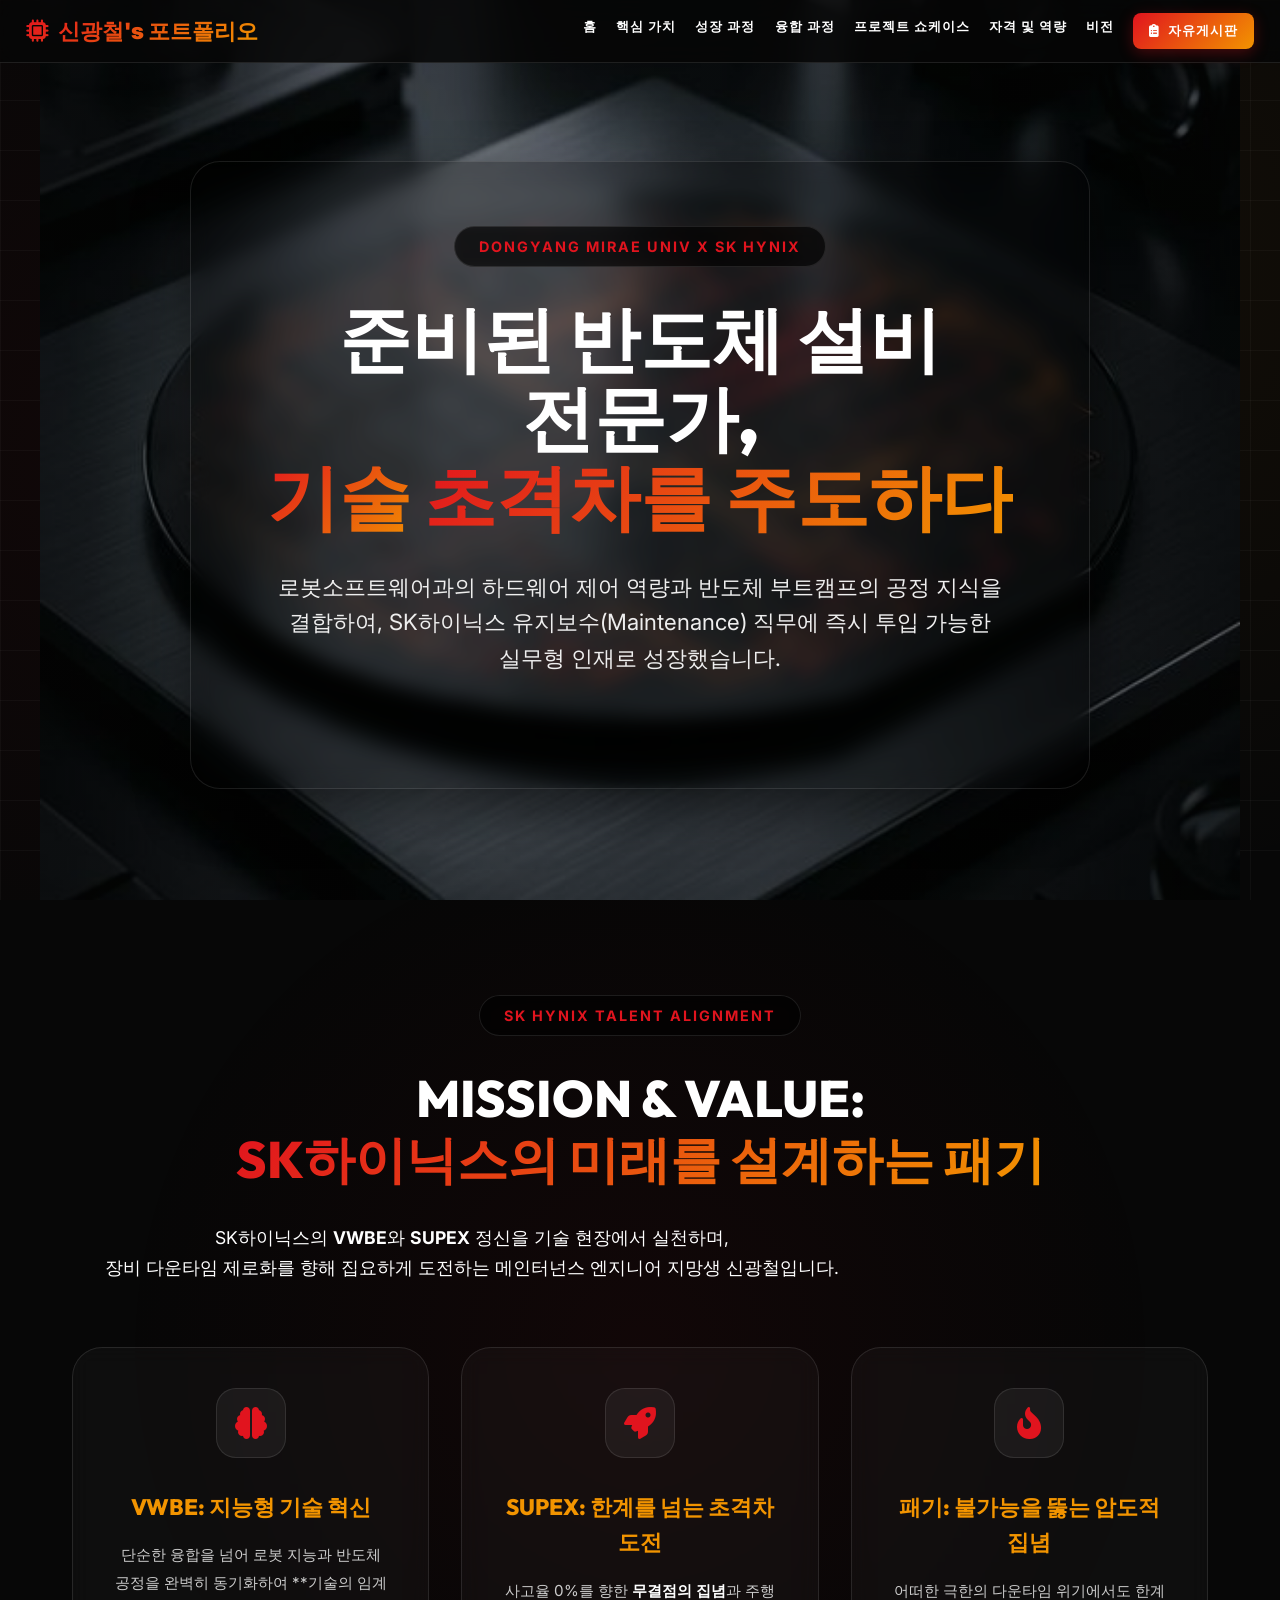
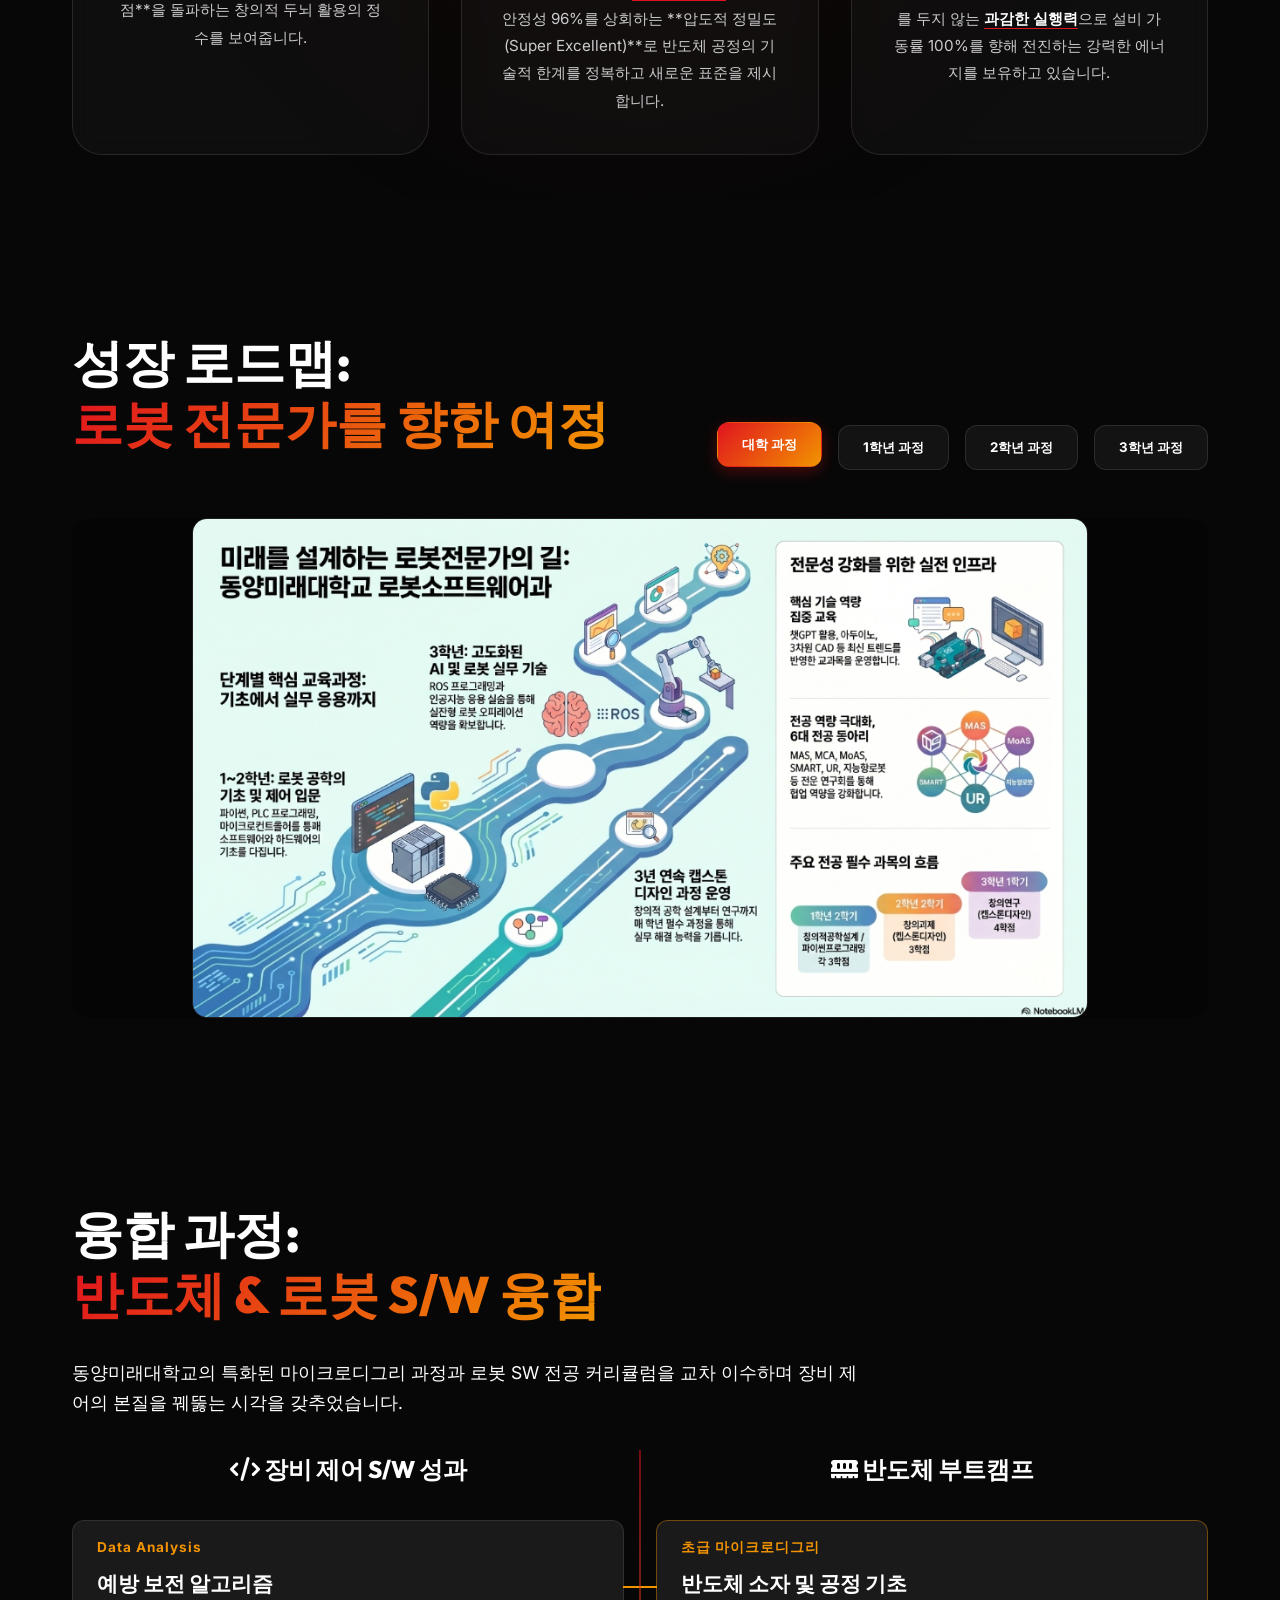
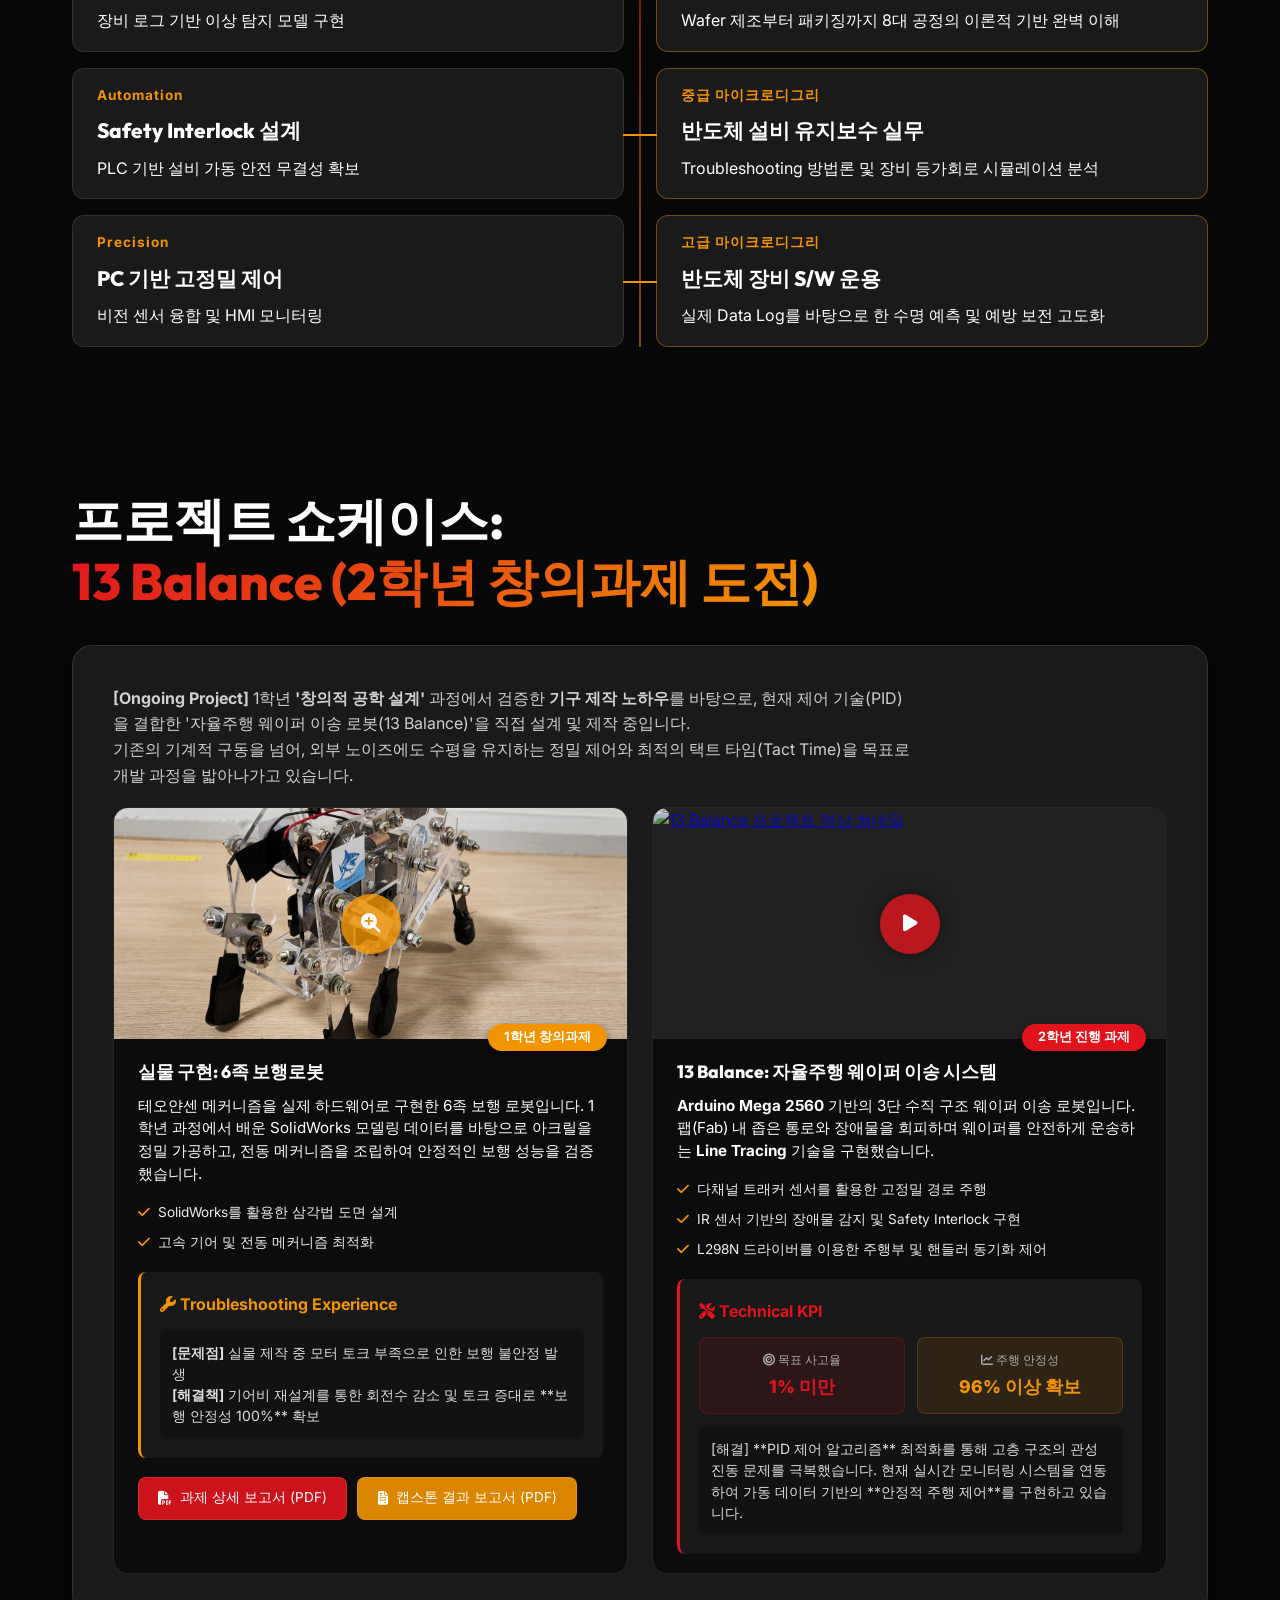
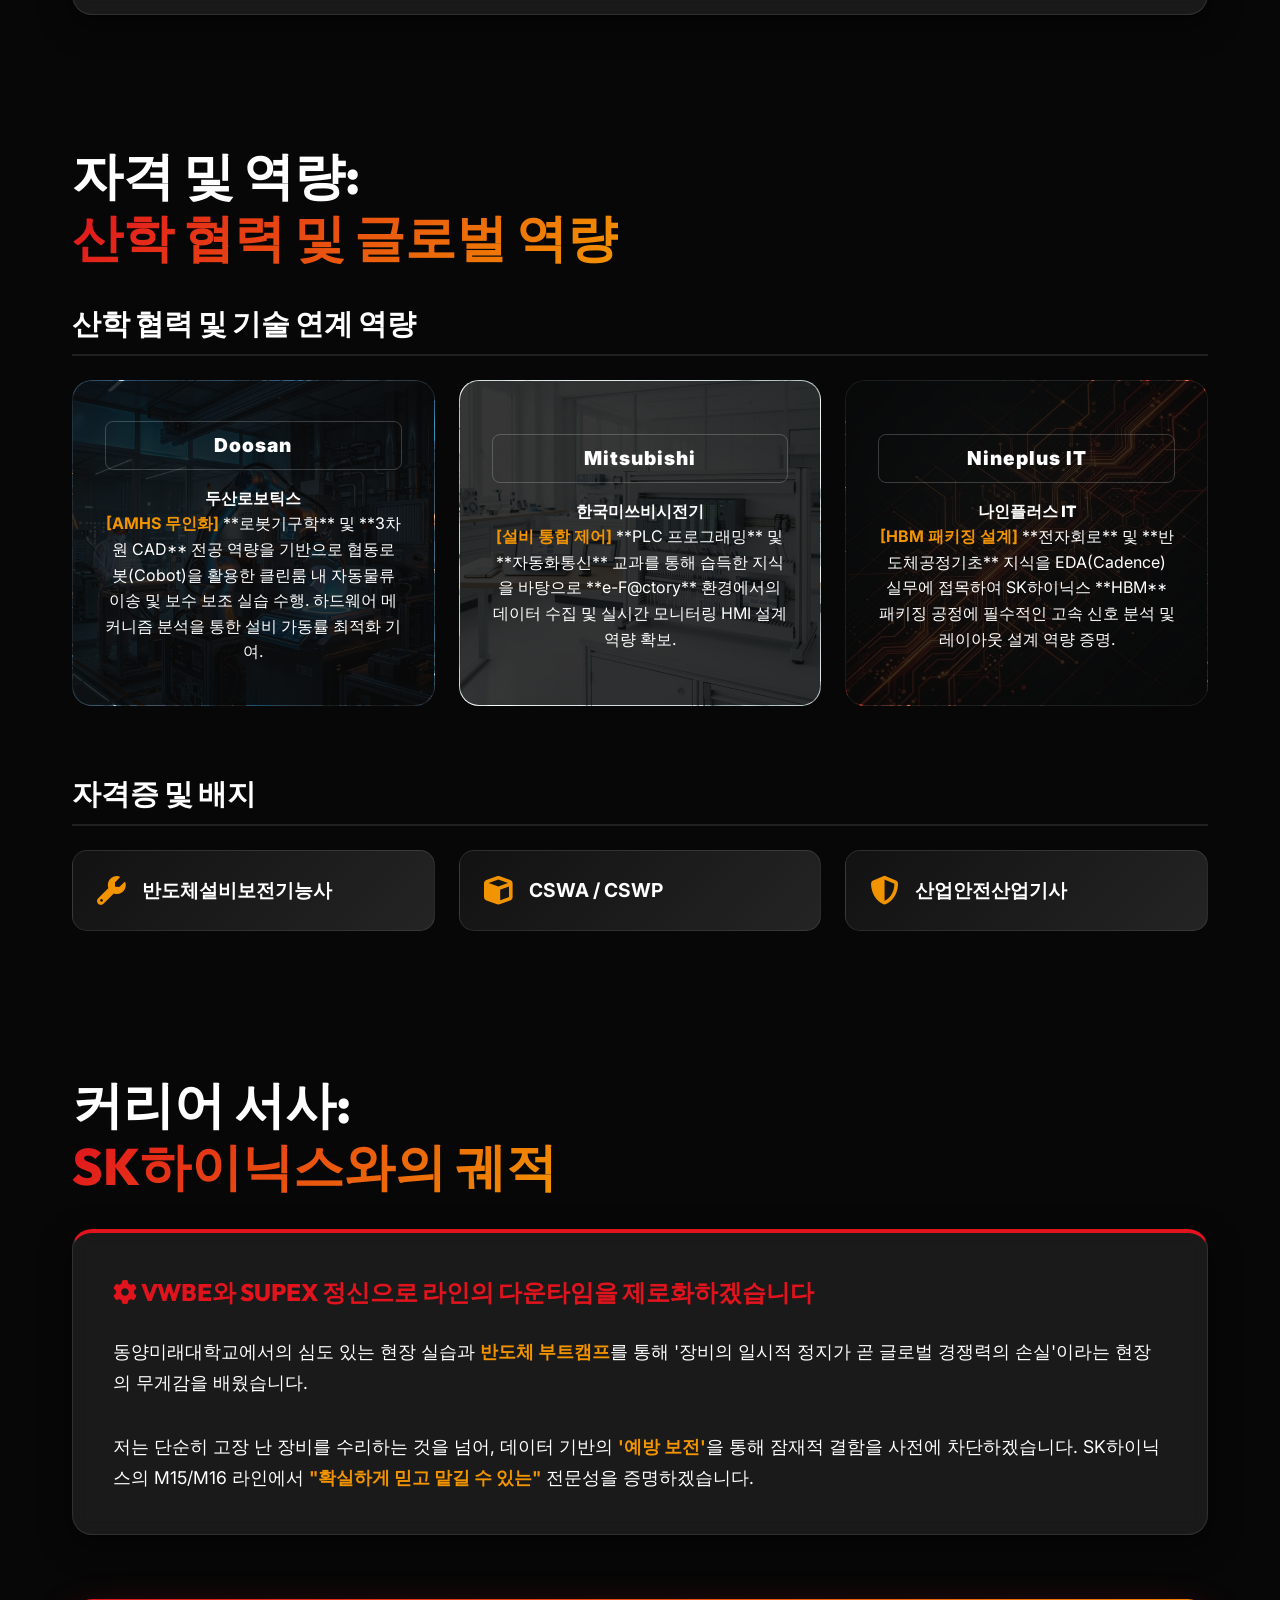
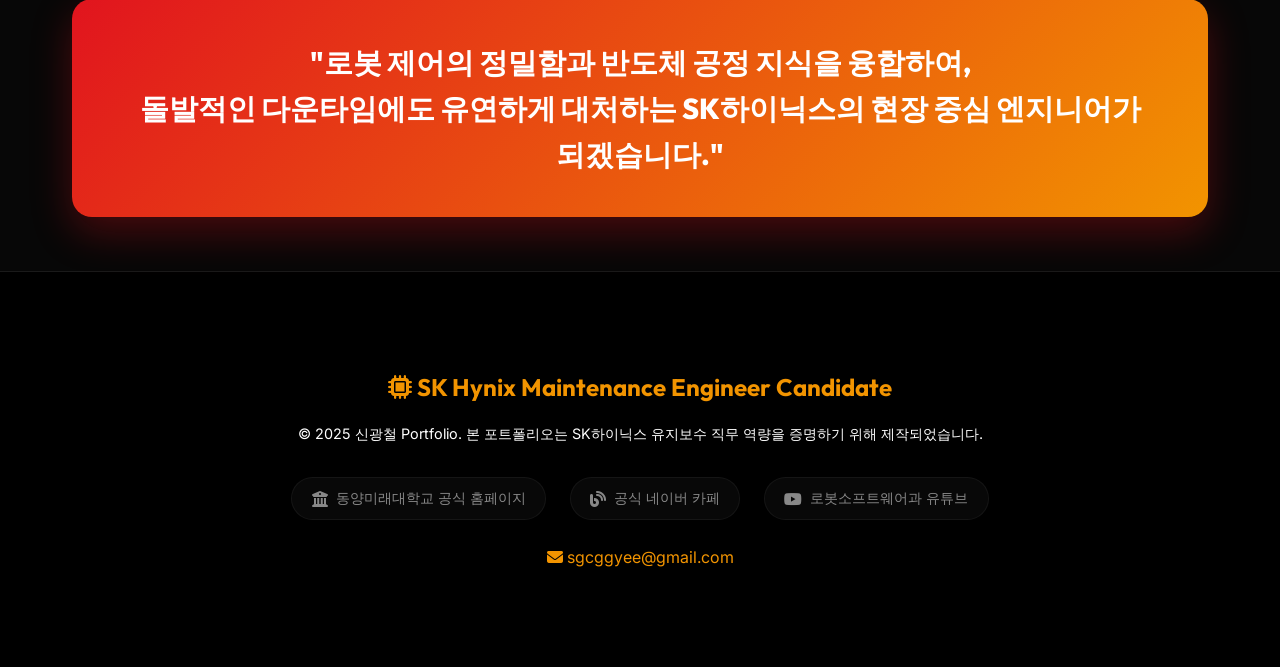
==== commit 82b7fc5c: "Add files via upload" ====
--- a/0420/index.html
+++ b/0420/index.html
@@ -17,13 +17,13 @@
             </div>
             <ul class="nav-links">
                 <li><a href="#home">홈</a></li>
+                <li><a href="#introduction">핵심 가치</a></li>
                 <li><a href="#growth">성장 과정</a></li>
                 <li><a href="#bootcamp">융합 과정</a></li>
                 <li><a href="#projects">프로젝트 쇼케이스</a></li>
                 <li><a href="#credentials">자격 및 역량</a></li>
                 <li><a href="#vision">비전</a></li>
-                <li><a href="#roadmap">로드맵</a></li>
-                <li><a href="board.html">자유게시판</a></li>
+                <li><a href="board.html" class="nav-board-btn"><i class="fa-solid fa-clipboard-list"></i> 자유게시판</a></li>
             </ul>
         </nav>
     </header>
@@ -44,30 +44,68 @@
                 <div class="slide" style="background-image: url('bg/wafer.png');"></div>
             </div>
             <div class="hero-content fade-in">
-                <div class="hero-label">Dongyang Mirae Univ x SK hynix</div>
+                <div class="hero-label">DONGYANG MIRAE UNIV X SK HYNIX</div>
                 <h1 class="section-title">
                     준비된 반도체 설비 전문가,<br>
-                    <span>기술 초격차를 주도하다</span>
+                    <span style="color: var(--sk-red);">기술 </span><span style="color: var(--sk-orange);">초격차를 주도하다</span>
                 </h1>
                 <p class="hero-desc">
                     로봇소프트웨어과의 하드웨어 제어 역량과 반도체 부트캠프의 공정 지식을 결합하여, SK하이닉스 유지보수(Maintenance) 직무에 즉시 투입 가능한 실무형 인재로 성장했습니다.
                 </p>
             </div>
         </section>
-        
+
+        <!-- INTRODUCTION SECTION (New: Mission & Value) -->
+        <section id="introduction">
+            <div class="intro-container fade-in">
+                <div class="intro-header">
+                    <div class="hero-label">SK HYNIX TALENT ALIGNMENT</div>
+                    <h2 class="section-title">MISSION & VALUE: <br><span>SK하이닉스의 미래를 설계하는 패기</span></h2>
+                    <p class="section-desc">SK하이닉스의 <strong>VWBE</strong>와 <strong>SUPEX</strong> 정신을 기술 현장에서 실천하며, <br>장비 다운타임 제로화를 향해 집요하게 도전하는 메인터넌스 엔지니어 지망생 신광철입니다.</p>
+                </div>
+
+                <div class="intro-grid">
+                    <div class="intro-card">
+                        <div class="intro-icon"><i class="fa-solid fa-brain"></i></div>
+                        <div class="intro-content">
+                            <h4>VWBE: 지능형 기술 혁신</h4>
+                            <p>단순한 융합을 넘어 로봇 지능과 반도체 공정을 완벽히 동기화하여 **기술의 임계점**을 돌파하는 창의적 두뇌 활용의 정수를 보여줍니다.</p>
+                        </div>
+                    </div>
+                    <div class="intro-card">
+                        <div class="intro-icon"><i class="fa-solid fa-rocket"></i></div>
+                        <div class="intro-content">
+                            <h4>SUPEX: 한계를 넘는 초격차 도전</h4>
+                            <p>사고율 0%를 향한 <strong>무결점의 집념</strong>과 주행 안정성 96%를 상회하는 **압도적 정밀도(Super Excellent)**로 반도체 공정의 기술적 한계를 정복하고 새로운 표준을 제시합니다.</p>
+                        </div>
+                    </div>
+                    <div class="intro-card">
+                        <div class="intro-icon"><i class="fa-solid fa-fire-flame-curved"></i></div>
+                        <div class="intro-content">
+                            <h4>패기: 불가능을 뚫는 압도적 집념</h4>
+                            <p>어떠한 극한의 다운타임 위기에서도 한계를 두지 않는 <strong>과감한 실행력</strong>으로 설비 가동률 100%를 향해 전진하는 강력한 에너지를 보유하고 있습니다.</p>
+                        </div>
+                    </div>
+                </div>
+            </div>
+        </section>
+
         <section id="growth">
             <div class="growth-header fade-in">
-                <h2 class="section-title">성장 과정: <br><span>로봇 전문가를 향한 여정</span></h2>
+                <h2 class="section-title">성장 로드맵: <br><span>로봇 전문가를 향한 여정</span></h2>
                 <div class="growth-buttons">
-                    <button class="growth-btn" data-year="1">1학년 과정</button>
-                    <button class="growth-btn" data-year="2">2학년 과정</button>
-                    <button class="growth-btn" data-year="3">3학년 과정</button>
-                </div>
-            </div>
-            <div class="card fade-in" id="growth-image-container" style="background: rgba(255, 255, 255, 0.05); padding: 1.5rem;">
+                    <button class="growth-btn active" onclick="switchGrowthYear(0)">대학 과정</button>
+                    <button class="growth-btn" onclick="switchGrowthYear(1)">1학년 과정</button>
+                    <button class="growth-btn" onclick="switchGrowthYear(2)">2학년 과정</button>
+                    <button class="growth-btn" onclick="switchGrowthYear(3)">3학년 과정</button>
+                </div>
+            </div>
+
+            <div class="growth-content-wrapper fade-in">
                 <div class="growth-img-wrapper">
-                    <img id="growth-detail-img" class="growth-detail-img fade-hide" src="" alt="학년별 상세 과정">
-                    <img id="growth-main-img" src="bg/growth_path.jpg" alt="성장 과정 로드맵">
+                    <!-- Default: College Course Image (growth_path.jpg) -->
+                    <img src="bg/growth_path.jpg" alt="Growth Roadmap" id="growth-main-img">
+                    <img src="bg/growth_path.jpg" alt="Growth Detail" class="growth-detail-img fade-hide" id="growth-detail-img">
                 </div>
             </div>
         </section>
@@ -84,24 +122,30 @@
                 
                 <!-- Academic (Robot SW) -->
                 <div class="timeline-column left">
-                    <h3 class="column-title"><i class="fa-solid fa-code"></i> 로봇 SW 전공</h3>
+                    <h3 class="column-title"><i class="fa-solid fa-code"></i> 장비 제어 S/W 성과</h3>
                     <div class="timeline-card" data-id="python">
-                        <div class="card-step">1단계. 기초 제어</div>
-                        <h4>파이썬 프로그래밍</h4>
-                        <p>디지털 데이터 처리 및 장비 데이터 자동 분석 기본 역량</p>
-                        <div class="card-details">판다스(Pandas)와 시각화 툴을 활용하여 센서 및 공정 로그 데이터를 수집하고 이상 징후를 판별하는 자동화 스크립트를 구현했습니다. 이 역량은 장비 Parameter 분석을 획기적으로 단축시킵니다.</div>
+                        <div class="card-step">Data Analysis</div>
+                        <h4>예방 보전 알고리즘</h4>
+                        <p>장비 로그 기반 이상 탐지 모델 구현</p>
+                        <div class="card-details">
+                            <strong>[결과]</strong> 판다스를 활용해 <strong style="color:var(--sk-orange);">[O만 건]</strong>의 로그를 0.1초 내 분석, Alarm Limit를 자동 설정하여 **이상 징후 탐지율 [O]%** 달성 목표.
+                        </div>
                     </div>
                     <div class="timeline-card" data-id="plc">
-                        <div class="card-step">2단계. 현장 자동화</div>
-                        <h4>PLC 제어</h4>
-                        <p>래더 로직을 활용한 공정 장비 시퀀스 및 물류 제어</p>
-                        <div class="card-details">미쓰비시(Mitsubishi) 및 LS산전 PLC를 다루며 각종 센서 및 액추에이터의 래더 프로그래밍(Ladder Programming)을 수행했습니다. 장비 시퀀스의 최적화와 에러 검출 로직을 직접 세팅할 수 있습니다.</div>
+                        <div class="card-step">Automation</div>
+                        <h4>Safety Interlock 설계</h4>
+                        <p>PLC 기반 설비 가동 안전 무결성 확보</p>
+                        <div class="card-details">
+                            <strong>[결과]</strong> 미쓰비시/LS PLC 시퀀스 최적화를 통해 설비 비정상 가동 시 **0.5초 내 강제 정지(Interlock)** 구현 및 작업자 안전 100% 확보.
+                        </div>
                     </div>
                     <div class="timeline-card" data-id="pc">
-                        <div class="card-step">3단계. 심화 응용</div>
-                        <h4>PC 기반 제어</h4>
-                        <p>고정밀 센서 융합 및 설비 HMI 연동 인터페이스 구축</p>
-                        <div class="card-details">비전 시스템과 모터를 연동하여 고정밀 타겟팅을 수행하고 HMI 기반의 직관적인 사용자 조작 패널을 설계했습니다. C#과 C++을 활용한 강력한 실시간 제어 경험입니다.</div>
+                        <div class="card-step">Precision</div>
+                        <h4>PC 기반 고정밀 제어</h4>
+                        <p>비전 센서 융합 및 HMI 모니터링</p>
+                        <div class="card-details">
+                            <strong>[결과]</strong> C#/C++ 기반 HMI를 구축하여 설비 상태를 실시간 시각화하고, 비전 피드백 제어로 **반복 정밀도 [O]mm** 이내 달성.
+                        </div>
                     </div>
                 </div>
 
@@ -134,38 +178,106 @@
 
         <!-- PROJECTS SECTION (Phase 2) -->
         <section id="projects">
-            <h2 class="section-title fade-in">프로젝트 쇼케이스: <br><span>웨이퍼 이송 로봇</span></h2>
+            <h2 class="section-title fade-in">프로젝트 쇼케이스: <br><span>13 Balance (2학년 창의과제 도전)</span></h2>
             <div class="card fade-in">
                 <p class="section-desc" style="text-align: left; margin-bottom: 1.2rem; color: #d0d0d0; line-height: 1.6; font-size: 1rem;">
-                    앞서 닦아주신 <strong>선배들의 연구 자료와 시행착오</strong>를 훌륭한 나침반으로 삼아, '로보틱스팀'과 '안정수송팀'은 반도체 공장 라인의 핵심 기술인 <strong>'무진동 고정밀 웨이퍼 이송'</strong> 시스템을 한 단계 더 고도화했습니다.<br>
-                    이 프로젝트가 우리만의 성과를 넘어, 훗날 <strong>같은 길을 걸어갈 후배들이 이 이정표를 보고 자신만의 확고한 진로 방향성을 설정하는 데 든든한 기반</strong>이 되기를 바랍니다.
+                    <strong>[Ongoing Project]</strong> 1학년 <strong>'창의적 공학 설계'</strong> 과정에서 검증한 <strong>기구 제작 노하우</strong>를 바탕으로, 현재 제어 기술(PID)을 결합한 '자율주행 웨이퍼 이송 로봇(13 Balance)'을 직접 설계 및 제작 중입니다. <br>
+                    기존의 기계적 구동을 넘어, 외부 노이즈에도 수평을 유지하는 정밀 제어와 최적의 택트 타임(Tact Time)을 목표로 개발 과정을 밟아나가고 있습니다.
                 </p>
                 
                 <div class="project-grid">
+                    <!-- 1st Year Creative Project (Actual Result) -->
                     <div class="video-card">
-                        <div class="iframe-container placeholder-video">
-                            <div class="search-overlay">
-                                <i class="fa-solid fa-circle-notch fa-spin"></i>
-                                <span>자료 검색중...</span>
+                        <div class="iframe-container">
+                            <div class="video-thumbnail-link" style="cursor: pointer;" onclick="openImageModal('bg/six_legged_robot.jpg')">
+                                <img src="bg/six_legged_robot.jpg" alt="6족 보행로봇 실물" class="video-thumbnail">
+                                <div class="play-button-overlay" style="background: rgba(242, 148, 0, 0.8);">
+                                    <i class="fa-solid fa-magnifying-glass-plus"></i>
+                                </div>
                             </div>
                         </div>
                         <div class="video-info">
-                            <div class="vi-badge">로보틱스팀</div>
-                            <h4>1단계. 선배들의 유산을 이은 구동 재해석</h4>
-                            <p>기존 설계 데이터를 바탕으로 하중 및 구동 메커니즘을 새롭게 재해석했습니다. 파츠 간 간섭을 선제적으로 해결하고, 후배들이 구조적 오류를 피할 수 있도록 체계적인 설계 매뉴얼을 확립했습니다.</p>
-                        </div>
-                    </div>
+                            <div class="vi-badge team-b">1학년 창의과제</div>
+                            <h4>실물 구현: 6족 보행로봇</h4>
+                            <p>테오얀센 메커니즘을 실제 하드웨어로 구현한 6족 보행 로봇입니다. 1학년 과정에서 배운 SolidWorks 모델링 데이터를 바탕으로 아크릴을 정밀 가공하고, 전동 메커니즘을 조립하여 안정적인 보행 성능을 검증했습니다.</p>
+                            <div style="margin-top: 1rem; display: flex; flex-direction: column; gap: 0.5rem;">
+                                <div style="display: flex; align-items: center; gap: 8px; color: #eee; font-size: 0.85rem;">
+                                    <i class="fa-solid fa-check" style="color: var(--sk-orange);"></i>
+                                    <span>SolidWorks를 활용한 삼각법 도면 설계</span>
+                                </div>
+                                <div style="display: flex; align-items: center; gap: 8px; color: #eee; font-size: 0.85rem;">
+                                    <i class="fa-solid fa-check" style="color: var(--sk-orange);"></i>
+                                    <span>고속 기어 및 전동 메커니즘 최적화</span>
+                                </div>
+                            </div>
+                            <!-- Troubleshooting Structure Added -->
+                            <div class="troubleshooting-box" style="margin-top: 1.2rem; background: rgba(255,255,255,0.05); padding: 1.2rem; border-left: 3px solid var(--sk-orange); border-radius: 8px;">
+                                <h5 style="color: var(--sk-orange); margin-bottom: 0.8rem; font-size: 1rem;"><i class="fa-solid fa-wrench"></i> Troubleshooting Experience</h5>
+                                <p style="font-size: 0.88rem; color: #ddd; line-height: 1.5; background: rgba(0,0,0,0.25); padding: 12px; border-radius: 6px;">
+                                    <strong>[문제점]</strong> 실물 제작 중 모터 토크 부족으로 인한 보행 불안정 발생 <br> 
+                                    <strong>[해결책]</strong> 기어비 재설계를 통한 회전수 감소 및 토크 증대로 **보행 안정성 100%** 확보
+                                </p>
+                            </div>
+                            <div style="margin-top: 1.2rem; display: flex; flex-wrap: wrap; gap: 10px;">
+                                <a href="docs/1학년_프로젝트.pdf" download class="download-link-btn" style="display: inline-flex; align-items: center; gap: 8px; color: #fff; background: rgba(225, 20, 31, 0.9); padding: 0.6rem 1.2rem; border-radius: 8px; font-size: 0.85rem; text-decoration: none; transition: 0.3s; border: 1px solid rgba(255,255,255,0.1);">
+                                    <i class="fa-solid fa-file-pdf"></i> 과제 상세 보고서 (PDF)
+                                </a>
+                                <a href="docs/캡스톤디자인_결과보고서.pdf" download class="download-link-btn" style="display: inline-flex; align-items: center; gap: 8px; color: #fff; background: rgba(242, 148, 0, 0.9); padding: 0.6rem 1.2rem; border-radius: 8px; font-size: 0.85rem; text-decoration: none; transition: 0.3s; border: 1px solid rgba(255,255,255,0.1);">
+                                    <i class="fa-solid fa-file-invoice"></i> 캡스톤 결과 보고서 (PDF)
+                                </a>
+                            </div>
+                        </div>
+                    </div>
+
+                    <!-- 2nd Year Target Project (Current Progress) -->
                     <div class="video-card">
-                        <div class="iframe-container placeholder-video">
-                            <div class="search-overlay">
-                                <i class="fa-solid fa-circle-notch fa-spin"></i>
-                                <span>자료 검색중...</span>
-                            </div>
+                        <div class="iframe-container">
+                            <a href="https://www.youtube.com/watch?v=OY8IksCUUro&list=PLKdsdt42xrosgOZmFr3Vo8xn_ERASU6jj&index=7" target="_blank" class="video-thumbnail-link" title="13 Balance 프로젝트 영상 보기">
+                                <div style="position: relative; width: 100%; aspect-ratio: 16/9; background: #222; overflow: hidden;">
+                                    <img src="https://img.youtube.com/vi/OY8IksCUUro/maxresdefault.jpg" alt="13 Balance 프로젝트 영상 썸네일" class="video-thumbnail" style="width: 100%; height: 100%; object-fit: cover; opacity: 0.8;" onerror="this.onerror=null; this.src='https://via.placeholder.com/640x360/2a2a2a/f29400?text=Video+Thumbnail';">
+                                </div>
+                                <div class="play-button-overlay">
+                                    <i class="fa-solid fa-play"></i>
+                                </div>
+                            </a>
                         </div>
                         <div class="video-info">
-                            <div class="vi-badge team-b">안정수송팀</div>
-                            <h4>2단계. 차세대를 위한 무진동 레퍼런스 확립</h4>
-                            <p>과거의 주행 테스트 기록들을 철저히 분석해 PID 제어 게인(Gain)을 한계점까지 튜닝했습니다. 이는 후배들이 현업 OHT 장비의 요구 조건을 미리 체험하며 연구를 심화할 수 있는 강력한 레퍼런스가 될 것입니다.</p>
+                            <div class="vi-badge">2학년 진행 과제</div>
+                            <h4>13 Balance: 자율주행 웨이퍼 이송 시스템</h4>
+                            <p>
+                                <strong>Arduino Mega 2560</strong> 기반의 3단 수직 구조 웨이퍼 이송 로봇입니다. 팹(Fab) 내 좁은 통로와 장애물을 회피하며 웨이퍼를 안전하게 운송하는 <strong>Line Tracing</strong> 기술을 구현했습니다.
+                            </p>
+                            <div style="margin-top: 1rem; display: flex; flex-direction: column; gap: 0.5rem;">
+                                <div style="display: flex; align-items: center; gap: 8px; color: #eee; font-size: 0.85rem;">
+                                    <i class="fa-solid fa-check" style="color: var(--sk-orange);"></i>
+                                    <span>다채널 트래커 센서를 활용한 고정밀 경로 주행</span>
+                                </div>
+                                <div style="display: flex; align-items: center; gap: 8px; color: #eee; font-size: 0.85rem;">
+                                    <i class="fa-solid fa-check" style="color: var(--sk-orange);"></i>
+                                    <span>IR 센서 기반의 장애물 감지 및 Safety Interlock 구현</span>
+                                </div>
+                                <div style="display: flex; align-items: center; gap: 8px; color: #eee; font-size: 0.85rem;">
+                                    <i class="fa-solid fa-check" style="color: var(--sk-orange);"></i>
+                                    <span>L298N 드라이버를 이용한 주행부 및 핸들러 동기화 제어</span>
+                                </div>
+                            </div>
+                            <!-- Troubleshooting Goal Added -->
+                            <div class="troubleshooting-box" style="margin-top: 1.2rem; background: rgba(255,255,255,0.05); padding: 1.2rem; border-left: 3px solid var(--sk-red); border-radius: 8px;">
+                                <h5 style="color: var(--sk-red); margin-bottom: 0.8rem; font-size: 1rem;"><i class="fa-solid fa-screwdriver-wrench"></i> Technical KPI</h5>
+                                <div style="display: grid; grid-template-columns: 1fr 1fr; gap: 12px; margin-bottom: 12px;">
+                                    <div style="background: rgba(225, 20, 31, 0.1); padding: 12px; border-radius: 8px; border: 1px solid rgba(225, 20, 31, 0.2); text-align: center;">
+                                        <span style="display: block; font-size: 0.75rem; color: #aaa; margin-bottom: 4px;"><i class="fa-solid fa-bullseye"></i> 목표 사고율</span>
+                                        <span style="font-size: 1.1rem; color: var(--sk-red); font-weight: 800;">1% 미만</span>
+                                    </div>
+                                    <div style="background: rgba(242, 148, 0, 0.1); padding: 12px; border-radius: 8px; border: 1px solid rgba(242, 148, 0, 0.2); text-align: center;">
+                                        <span style="display: block; font-size: 0.75rem; color: #aaa; margin-bottom: 4px;"><i class="fa-solid fa-chart-line"></i> 주행 안정성</span>
+                                        <span style="font-size: 1.1rem; color: var(--sk-orange); font-weight: 800;">96% 이상 확보</span>
+                                    </div>
+                                </div>
+                                <p style="font-size: 0.88rem; color: #ddd; line-height: 1.5; background: rgba(0,0,0,0.25); padding: 12px; border-radius: 6px;">
+                                    [해결] **PID 제어 알고리즘** 최적화를 통해 고층 구조의 관성 진동 문제를 극복했습니다. 현재 실시간 모니터링 시스템을 연동하여 가동 데이터 기반의 **안정적 주행 제어**를 구현하고 있습니다.
+                                </p>
+                            </div>
                         </div>
                     </div>
                 </div>
@@ -178,22 +290,22 @@
             
             <!-- Industry Collaboration -->
             <div class="collab-container fade-in">
-                <h3 class="credential-header">산학 협력 현황</h3>
+                <h3 class="credential-header">산학 협력 및 기술 연계 역량</h3>
                 <div class="collab-grid">
-                    <div class="collab-card">
+                    <div class="collab-card collab-doosan">
                         <div class="collab-logo">Doosan</div>
                         <h4>두산로보틱스</h4>
-                        <p>협동로봇 매니퓰레이터 6축 제어 및 응용 실무 교류</p>
-                    </div>
-                    <div class="collab-card">
+                        <p><strong style="color:var(--sk-orange);">[AMHS 무인화]</strong> **로봇기구학** 및 **3차원 CAD** 전공 역량을 기반으로 협동로봇(Cobot)을 활용한 클린룸 내 자동물류이송 및 보수 보조 실습 수행. 하드웨어 메커니즘 분석을 통한 설비 가동률 최적화 기여.</p>
+                    </div>
+                    <div class="collab-card collab-mitsubishi">
                         <div class="collab-logo">Mitsubishi</div>
                         <h4>한국미쓰비시전기</h4>
-                        <p>현장형 PLC 실무 및 산업용 통신 제어망 최적화 실습</p>
-                    </div>
-                    <div class="collab-card">
+                        <p><strong style="color:var(--sk-orange);">[설비 통합 제어]</strong> **PLC 프로그래밍** 및 **자동화통신** 교과를 통해 습득한 지식을 바탕으로 **e-F@ctory** 환경에서의 데이터 수집 및 실시간 모니터링 HMI 설계 역량 확보.</p>
+                    </div>
+                    <div class="collab-card collab-nineplus">
                         <div class="collab-logo">Nineplus IT</div>
                         <h4>나인플러스 IT</h4>
-                        <p>반도체 Layout 설계 및 EDA 툴을 활용한 회로 시각화</p>
+                        <p><strong style="color:var(--sk-orange);">[HBM 패키징 설계]</strong> **전자회로** 및 **반도체공정기초** 지식을 EDA(Cadence) 실무에 접목하여 SK하이닉스 **HBM** 패키징 공정에 필수적인 고속 신호 분석 및 레이아웃 설계 역량 증명.</p>
                     </div>
                 </div>
             </div>
@@ -222,52 +334,16 @@
         <section id="vision">
             <h2 class="section-title fade-in">커리어 서사: <br><span>SK하이닉스와의 궤적</span></h2>
             
-            <div class="card fade-in" style="margin-bottom: 3rem;">
-                <h3>준비된 반도체 설비 전문가로서의 서사</h3>
+            <div class="card fade-in" style="margin-bottom: 2rem; border-top: 4px solid var(--sk-red);">
+                <h3 style="color: var(--sk-red); margin-bottom: 1.5rem;"><i class="fa-solid fa-gear"></i> VWBE와 SUPEX 정신으로 라인의 다운타임을 제로화하겠습니다</h3>
                 <p class="narrative-text">
-                    동양미래대학교에서의 심도 있는 현장 실습과 산업체 멘토링, 그리고 여러 차례의 <strong>반도체산업전(SEDEX) 참가</strong>는 저에게 '장비의 일시적 정지가 곧 글로벌 경쟁력의 손실'이라는 현장의 무거운 책임감을 일깨워주었습니다.<br><br>
-                    <strong>"현장 실무 능력이 곧 가치 창출의 시작이다"</strong>라는 사업단의 핵심 인사말을 제 성장의 원동력으로 삼아왔습니다. 수백 번의 로봇 코딩 수정과 PLC 에러 디버깅을 겪으며 배양된 집요함은, 앞으로 SK하이닉스의 첨단 장비 앞에서 마주할 무망한 이슈들을 끝까지 파고들어 해결해 내는 강인한 엔지니어의 근성으로 발현될 것입니다.
+                    동양미래대학교에서의 심도 있는 현장 실습과 <strong>반도체 부트캠프</strong>를 통해 '장비의 일시적 정지가 곧 글로벌 경쟁력의 손실'이라는 현장의 무게감을 배웠습니다.<br><br>
+                    저는 단순히 고장 난 장비를 수리하는 것을 넘어, 데이터 기반의 <strong>'예방 보전'</strong>을 통해 잠재적 결함을 사전에 차단하겠습니다. SK하이닉스의 M15/M16 라인에서 <strong>"확실하게 믿고 맡길 수 있는"</strong> 전문성을 증명하겠습니다.
                 </p>
             </div>
-        </section>
-
-        <!-- ROADMAP SECTION -->
-        <section id="roadmap">
-            <h2 class="section-title fade-in">SK하이닉스 로드맵: <br><span>미래 성장 계획</span></h2>
-
-            <!-- Professional Roadmap table -->
-            <div class="card fade-in" style="margin-bottom: 2rem;">
-                <h3>대학교 3개년 학사 로드맵</h3>
-                <table class="roadmap-table">
-                    <thead>
-                        <tr>
-                            <th>학년</th>
-                            <th>학습 목표</th>
-                            <th>핵심 활동</th>
-                        </tr>
-                    </thead>
-                    <tbody>
-                        <tr>
-                            <td>1학년: 전공 기초</td>
-                            <td>엔지니어링 사고 및 도구 숙달</td>
-                            <td>3차원 CAD, 전기/전자회로 기초, 파이썬 프로그래밍 입문 및 데이터 처리 기초</td>
-                        </tr>
-                        <tr>
-                            <td>2학년: 전공 실무</td>
-                            <td>자동화 시스템 및 장비 제어 역량</td>
-                            <td>PLC 프로그래밍, 마이크로컨트롤러 제어, ROS 기초 및 산업용 통신망 실습</td>
-                        </tr>
-                        <tr>
-                            <td>3학년: 실무 심화</td>
-                            <td>현장 중심 인재 및 기술 융합</td>
-                            <td>학년별 캡스톤 디자인, 반도체 부트캠프 연계 실습, 전공분야 현장실습 및 실무 프로젝트</td>
-                        </tr>
-                    </tbody>
-                </table>
-            </div>
 
             <div class="vision-card fade-in">
-                <h2>"로봇 제어의 정밀함과 반도체 공정 지식을 융합하여, <br>SK하이닉스의 무결점 수율(Yield) 혁신을 이끌겠습니다."</h2>
+                <h2>"로봇 제어의 정밀함과 반도체 공정 지식을 융합하여, <br>돌발적인 다운타임에도 유연하게 대처하는 SK하이닉스의 현장 중심 엔지니어가 되겠습니다."</h2>
             </div>
         </section>
 
@@ -289,34 +365,21 @@
                     </div>
                     <div class="academic-arrow">➔</div>
                     <div class="academic-col" style="flex: 2;">
-                        <h4>전공실무</h4>
+                        <h4>전공실무 (메인터넌스 핵심 역량)</h4>
                         <div class="tag-group">
+                            <span class="tag highlight">PLC프로그래밍</span>
+                            <span class="tag highlight">마이크로컨트롤러</span>
+                            <span class="tag highlight">로봇기초제어</span>
+                            <span class="tag highlight">로봇기구학</span>
+                            <span class="tag highlight">반도체공정기초</span>
                             <span class="tag">기계제도</span>
-                            <span class="tag">로봇공학기초</span>
                             <span class="tag">CAD기초</span>
                             <span class="tag">전기회로</span>
                             <span class="tag">전자회로</span>
                             <span class="tag">디지털논리회로</span>
                             <span class="tag">파이썬프로그래밍</span>
-                            <span class="tag">인공지능개론</span>
-                            <span class="tag">마이크로컨트롤러</span>
-                            <span class="tag">PLC프로그래밍</span>
-                            <span class="tag">로봇오퍼레이션</span>
-                            <span class="tag">아두이노프로그래밍</span>
-                            <span class="tag">윈도우프로그래밍</span>
-                            <span class="tag">웹프로그래밍</span>
-                            <span class="tag">ROS프로그래밍기초</span>
-                            <span class="tag">PLC제어</span>
-                            <span class="tag">PC기반제어</span>
-                            <span class="tag">인공지능응용</span>
-                            <span class="tag">펌웨어프로그래밍</span>
-                            <span class="tag">모바일앱프로그래밍</span>
+                            <span class="tag">모터제어</span>
                             <span class="tag">자동화통신</span>
-                            <span class="tag">CAD 응용</span>
-                            <span class="tag">ROS프로그래밍응용</span>
-                            <span class="tag">로봇공학응용</span>
-                            <span class="tag">로봇센서</span>
-                            <span class="tag">모터제어</span>
                         </div>
                     </div>
                     <div class="academic-arrow">➔</div>
@@ -324,24 +387,44 @@
                         <h4>실무 및 분야</h4>
                         <div class="tag-group">
                             <span class="tag accent">학년별 캡스톤 디자인</span>
-                            <span class="tag accent">현장실습</span>
-                            <span class="tag accent">취업 및 창업실무</span>
-                            <span class="tag highlight">로봇 소프트웨어 전공</span>
-                        </div>
-                    </div>
-                </div>
-            </div>
-            </div>
-        </section>
+                            <span class="tag accent">반도체 장비 트러블슈팅 실습</span>
+                            <span class="tag highlight">SK하이닉스 예비 엔지니어</span>
+                        </div>
+                    </div>
+                </div>
+            </div>
+            </div>
+        </section>
+
+        <!-- Image Detail Modal -->
+        <div id="image-modal" class="modal" onclick="closeImageModal()">
+            <span class="close-btn" onclick="closeImageModal()">&times;</span>
+            <img class="modal-content" id="modal-img">
+        </div>
     </main>
 
     <footer>
-        <div class="footer-content">
-            <div class="footer-logo">
-                <i class="fa-solid fa-graduation-cap"></i> 동양미래대학교 <br> 
-                로봇자동화공학부 & 로봇소프트웨어과
-            </div>
-            <p>© 동양미래대학교 로봇자동화공학부 로봇소프트웨어과 신광철의 포트폴리오 증명하기 위해 제작되었습니다.</p>
+        <div class="footer-content" style="text-align: center; padding: 3rem 0;">
+            <div class="footer-logo" style="font-size: 1.5rem; margin-bottom: 1rem;">
+                <i class="fa-solid fa-microchip"></i> SK Hynix Maintenance Engineer Candidate
+            </div>
+            <p>© 2025 신광철 Portfolio. 본 포트폴리오는 SK하이닉스 유지보수 직무 역량을 증명하기 위해 제작되었습니다.</p>
+            
+            <div class="official-links">
+                <a href="https://www.dongyang.ac.kr/dmu/4495/subview.do" target="_blank" class="official-link-item">
+                    <i class="fa-solid fa-building-columns"></i> 동양미래대학교 공식 홈페이지
+                </a>
+                <a href="https://cafe.naver.com/dongyangmirae" target="_blank" class="official-link-item">
+                    <i class="fa-solid fa-blog"></i> 공식 네이버 카페
+                </a>
+                <a href="https://www.youtube.com/@auto2con" target="_blank" class="official-link-item">
+                    <i class="fa-brands fa-youtube"></i> 로봇소프트웨어과 유튜브
+                </a>
+            </div>
+
+            <div style="margin-top: 25px;">
+                <a href="mailto:sgcggyee@gmail.com" style="color: var(--sk-orange); text-decoration: none;"><i class="fa-solid fa-envelope"></i> sgcggyee@gmail.com</a>
+            </div>
         </div>
     </footer>
 
--- a/0420/index.css
+++ b/0420/index.css
@@ -99,6 +99,61 @@
     color: var(--sk-red);
 }
 
+.nav-board-btn {
+    background: var(--sk-gradient);
+    padding: 0.5rem 1rem !important;
+    border-radius: 8px;
+    color: #fff !important;
+    display: flex;
+    align-items: center;
+    gap: 8px;
+    box-shadow: 0 4px 15px rgba(225, 20, 31, 0.3);
+    transition: 0.3s;
+}
+
+.nav-board-btn:hover {
+    transform: translateY(-2px);
+    box-shadow: 0 6px 20px rgba(225, 20, 31, 0.5);
+    color: #fff !important;
+}
+
+/* Quick Stats */
+.quick-stats {
+    display: flex;
+    justify-content: center;
+    gap: 3rem;
+    margin-top: 2.5rem;
+    padding: 1.5rem;
+    background: rgba(255, 255, 255, 0.03);
+    border-radius: 20px;
+    border: 1px solid rgba(255, 255, 255, 0.05);
+    backdrop-filter: blur(5px);
+}
+
+.stat-item {
+    display: flex;
+    flex-direction: column;
+    align-items: center;
+}
+
+.stat-value {
+    font-size: 1.8rem;
+    font-weight: 900;
+    font-family: 'Outfit', sans-serif;
+    color: var(--sk-orange);
+}
+
+.stat-label {
+    font-size: 0.8rem;
+    color: #888;
+    text-transform: uppercase;
+    letter-spacing: 1px;
+}
+
+@media (max-width: 768px) {
+    .quick-stats { gap: 1rem; flex-wrap: wrap; }
+}
+
 /* 섹션 공통 스타일 */
 section {
     min-height: 100vh;
@@ -158,6 +213,108 @@
     margin-bottom: 1rem;
     color: var(--sk-orange);
     font-size: 1.5rem;
+}
+
+/* -------------------------------
+   소개 섹션 (Mission & Value)
+---------------------------------*/
+#introduction {
+    background: radial-gradient(circle at 50% 50%, rgba(225, 20, 31, 0.05) 0%, transparent 70%);
+}
+
+.intro-container {
+    max-width: 1200px;
+    margin: 0 auto;
+    width: 100%;
+}
+
+.intro-header {
+    text-align: center;
+    margin-bottom: 4rem;
+}
+
+.intro-grid {
+    display: grid;
+    grid-template-columns: repeat(auto-fit, minmax(320px, 1fr));
+    gap: 2rem;
+}
+
+.intro-card {
+    background: rgba(255, 255, 255, 0.03);
+    border: 1px solid var(--border-color);
+    padding: 2.5rem;
+    border-radius: 30px;
+    display: flex;
+    flex-direction: column;
+    align-items: center;
+    text-align: center;
+    transition: all 0.4s cubic-bezier(0.175, 0.885, 0.32, 1.275);
+    backdrop-filter: blur(10px);
+    position: relative;
+    overflow: hidden;
+}
+
+.intro-card:hover {
+    transform: translateY(-10px);
+    border-color: var(--sk-red);
+    background: rgba(225, 20, 31, 0.05);
+    box-shadow: 0 20px 40px rgba(225, 20, 31, 0.1);
+}
+
+.intro-card::before {
+    content: '';
+    position: absolute;
+    top: 0;
+    left: 0;
+    width: 100%;
+    height: 4px;
+    background: var(--sk-gradient);
+    opacity: 0;
+    transition: 0.3s;
+}
+
+.intro-card:hover::before {
+    opacity: 1;
+}
+
+.intro-icon {
+    width: 70px;
+    height: 70px;
+    background: rgba(255, 255, 255, 0.05);
+    border-radius: 20px;
+    display: flex;
+    align-items: center;
+    justify-content: center;
+    font-size: 2rem;
+    color: var(--sk-red);
+    margin-bottom: 2rem;
+    transition: 0.3s;
+    border: 1px solid rgba(255, 255, 255, 0.1);
+}
+
+.intro-card:hover .intro-icon {
+    background: var(--sk-gradient);
+    color: #fff;
+    transform: rotateY(360deg);
+    box-shadow: 0 0 20px rgba(225, 20, 31, 0.4);
+}
+
+.intro-content h4 {
+    font-size: 1.4rem;
+    color: var(--sk-orange);
+    margin-bottom: 1rem;
+    font-weight: 800;
+}
+
+.intro-content p {
+    font-size: 0.95rem;
+    color: #ccc;
+    line-height: 1.8;
+}
+
+.intro-content strong {
+    color: #fff;
+    border-bottom: 1px solid var(--sk-red);
 }
 
 /* 성장 과정 섹션 스타일 */
@@ -185,7 +342,7 @@
     font-family: inherit;
     white-space: nowrap;
 }
-.growth-btn:hover {
+.growth-btn:hover, .growth-btn.active {
     background: var(--sk-gradient);
     border-color: transparent;
     transform: translateY(-3px);
@@ -211,17 +368,18 @@
 }
 
 #growth-main-img, .growth-detail-img {
-    transition: opacity 0.8s cubic-bezier(0.4, 0, 0.2, 1), transform 0.8s cubic-bezier(0.4, 0, 0.2, 1);
+    transition: opacity 0.5s cubic-bezier(0.4, 0, 0.2, 1);
 }
 .growth-img-wrapper {
     position: relative;
     width: 100%;
-    height: 550px; /* 고정 높이 설정으로 잘림 방지 */
+    min-height: 500px;
     display: flex;
     justify-content: center;
     align-items: center;
     background: rgba(0, 0, 0, 0.2);
     border-radius: 20px;
+    overflow: hidden;
 }
 .growth-img-wrapper img {
     position: absolute;
@@ -229,20 +387,12 @@
     max-height: 100%;
     width: auto;
     height: auto;
-    object-fit: contain; /* 이미지가 상자 안에서 잘리지 않고 전체가 다 보이도록 설정 */
+    object-fit: contain;
     border-radius: 15px;
     border: 1px solid var(--border-color);
 }
-.growth-detail-img {
-    z-index: 5;
-}
-#growth-main-img {
-    z-index: 4;
-}
 .fade-hide {
     opacity: 0 !important;
-    visibility: hidden;
-    transform: scale(0.95);
 }
 
 @media (max-width: 768px) {
@@ -629,6 +779,41 @@
     transform: translateY(-5px);
     box-shadow: 0 10px 20px rgba(225, 20, 31, 0.2);
 }
+.timeline-card.hero-content {
+    max-width: 900px;
+    z-index: 2;
+    text-align: center;
+    padding: 0 20px;
+}
+
+.hero-label {
+    display: inline-block;
+    background: rgba(0, 0, 0, 0.6);
+    padding: 8px 24px;
+    border-radius: 50px;
+    color: var(--sk-red);
+    font-weight: 700;
+    font-size: 0.9rem;
+    letter-spacing: 2px;
+    margin-bottom: 2rem;
+    border: 1px solid rgba(255, 255, 255, 0.1);
+    backdrop-filter: blur(5px);
+}
+
+.hero-content h1 {
+    font-size: 4.5rem;
+    line-height: 1.1;
+    margin-bottom: 2rem;
+    font-weight: 900;
+}
+
+.hero-desc {
+    font-size: 1.4rem;
+    color: #eee;
+    line-height: 1.6;
+    margin-bottom: 3rem;
+    word-break: keep-all;
+}
 .timeline-card.highlight {
     border: 1px solid rgba(242, 148, 0, 0.4);
 }
@@ -685,6 +870,31 @@
     position: relative;
     box-shadow: 0 20px 50px rgba(0,0,0,0.9);
 }
+
+/* Image Modal Specific */
+#image-modal {
+    background-color: rgba(0, 0, 0, 0.95);
+}
+#image-modal .modal-content {
+    max-width: 90%;
+    max-height: 90%;
+    width: auto;
+    height: auto;
+    object-fit: contain;
+    border: none;
+    background: none;
+    padding: 0;
+    box-shadow: 0 0 30px rgba(255, 255, 255, 0.1);
+}
+#image-modal .close-btn {
+    top: 30px;
+    right: 40px;
+    font-size: 50px;
+    z-index: 2001;
+}
+.growth-img-wrapper img {
+    cursor: zoom-in;
+}
 .close-btn {
     position: absolute; top: 15px; right: 25px;
     color: #fff; font-size: 28px; font-weight: bold; cursor: pointer; transition: 0.3s;
@@ -772,6 +982,9 @@
     border-radius: 15px;
     overflow: hidden;
     transition: 0.4s;
+    display: flex;
+    flex-direction: column;
+    height: 100%;
 }
 .video-card:hover { border-color: var(--sk-orange); transform: translateY(-5px); }
 .iframe-container {
@@ -781,6 +994,46 @@
 }
 .iframe-container iframe {
     position: absolute; top: 0; left: 0; width: 100%; height: 100%;
+}
+.video-thumbnail-link {
+    display: block;
+    position: absolute;
+    top: 0;
+    left: 0;
+    width: 100%;
+    height: 100%;
+    overflow: hidden;
+}
+.video-thumbnail {
+    width: 100%;
+    height: 100%;
+    object-fit: cover;
+    transition: transform 0.5s ease;
+}
+.video-thumbnail-link:hover .video-thumbnail {
+    transform: scale(1.05);
+}
+.play-button-overlay {
+    position: absolute;
+    top: 50%;
+    left: 50%;
+    transform: translate(-50%, -50%);
+    width: 60px;
+    height: 60px;
+    background: rgba(225, 20, 31, 0.8);
+    border-radius: 50%;
+    display: flex;
+    align-items: center;
+    justify-content: center;
+    color: #fff;
+    font-size: 1.2rem;
+    transition: 0.3s;
+    box-shadow: 0 0 20px rgba(0, 0, 0, 0.5);
+    z-index: 2;
+}
+.video-thumbnail-link:hover .play-button-overlay {
+    background: var(--sk-red);
+    transform: translate(-50%, -50%) scale(1.1);
 }
 .placeholder-video {
     background: #111;
@@ -804,10 +1057,18 @@
 .video-info {
     padding: 1.2rem 1.5rem;
     position: relative;
+    flex-grow: 1;
+    display: flex;
+    flex-direction: column;
 }
 .video-info p {
     font-size: 0.95rem;
     line-height: 1.5;
+}
+.download-link-btn:hover {
+    filter: brightness(1.2);
+    transform: translateY(-2px);
+    box-shadow: 0 5px 15px rgba(0, 0, 0, 0.3);
 }
 .vi-badge {
     position: absolute;
@@ -844,12 +1105,42 @@
 .collab-card {
     background: var(--bg-card);
     border: 1px solid var(--border-color);
-    padding: 2rem;
-    border-radius: 15px;
+    padding: 2.5rem 2rem;
+    border-radius: 20px;
     text-align: center;
     transition: 0.4s;
-}
-.collab-card:hover { border-color: #fff; background: rgba(255,255,255,0.05); }
+    position: relative;
+    overflow: hidden;
+    background-size: cover;
+    background-position: center;
+    z-index: 1;
+    display: flex;
+    flex-direction: column;
+    justify-content: center;
+}
+
+.collab-card::before {
+    content: '';
+    position: absolute;
+    top: 0; left: 0; right: 0; bottom: 0;
+    background: rgba(10, 10, 10, 0.82);
+    z-index: -1;
+    transition: 0.3s;
+}
+
+.collab-card:hover::before {
+    background: rgba(10, 10, 10, 0.65);
+}
+
+.collab-card:hover { 
+    border-color: var(--sk-orange); 
+    transform: translateY(-8px);
+    box-shadow: 0 15px 30px rgba(0,0,0,0.5);
+}
+
+.collab-doosan { background-image: url('bg/collab_doosan_bg.png'); }
+.collab-mitsubishi { background-image: url('bg/plc.png'); }
+.collab-nineplus { background-image: url('bg/logic_bg.png'); }
 .collab-logo {
     display: inline-block;
     padding: 0.5rem 1rem;
@@ -1124,6 +1415,39 @@
 footer p {
     color: var(--text-secondary);
     font-size: 0.9rem;
+    max-width: 800px;
+    margin: 0 auto;
+}
+
+.official-links {
+    display: flex;
+    justify-content: center;
+    gap: 1.5rem;
+    margin-top: 2rem;
+    flex-wrap: wrap;
+}
+.official-link-item {
+    color: #888;
+    text-decoration: none;
+    font-size: 0.85rem;
+    display: flex;
+    align-items: center;
+    gap: 8px;
+    transition: 0.3s;
+    padding: 0.6rem 1.2rem;
+    background: rgba(255, 255, 255, 0.03);
+    border-radius: 50px;
+    border: 1px solid rgba(255, 255, 255, 0.05);
+}
+.official-link-item:hover {
+    color: var(--sk-orange);
+    background: rgba(242, 148, 0, 0.1);
+    border-color: var(--sk-orange);
+    transform: translateY(-3px);
+    box-shadow: 0 5px 15px rgba(242, 148, 0, 0.1);
+}
+.official-link-item i {
+    font-size: 1rem;
 }
 
 /* 마이크로 애니메이션 */
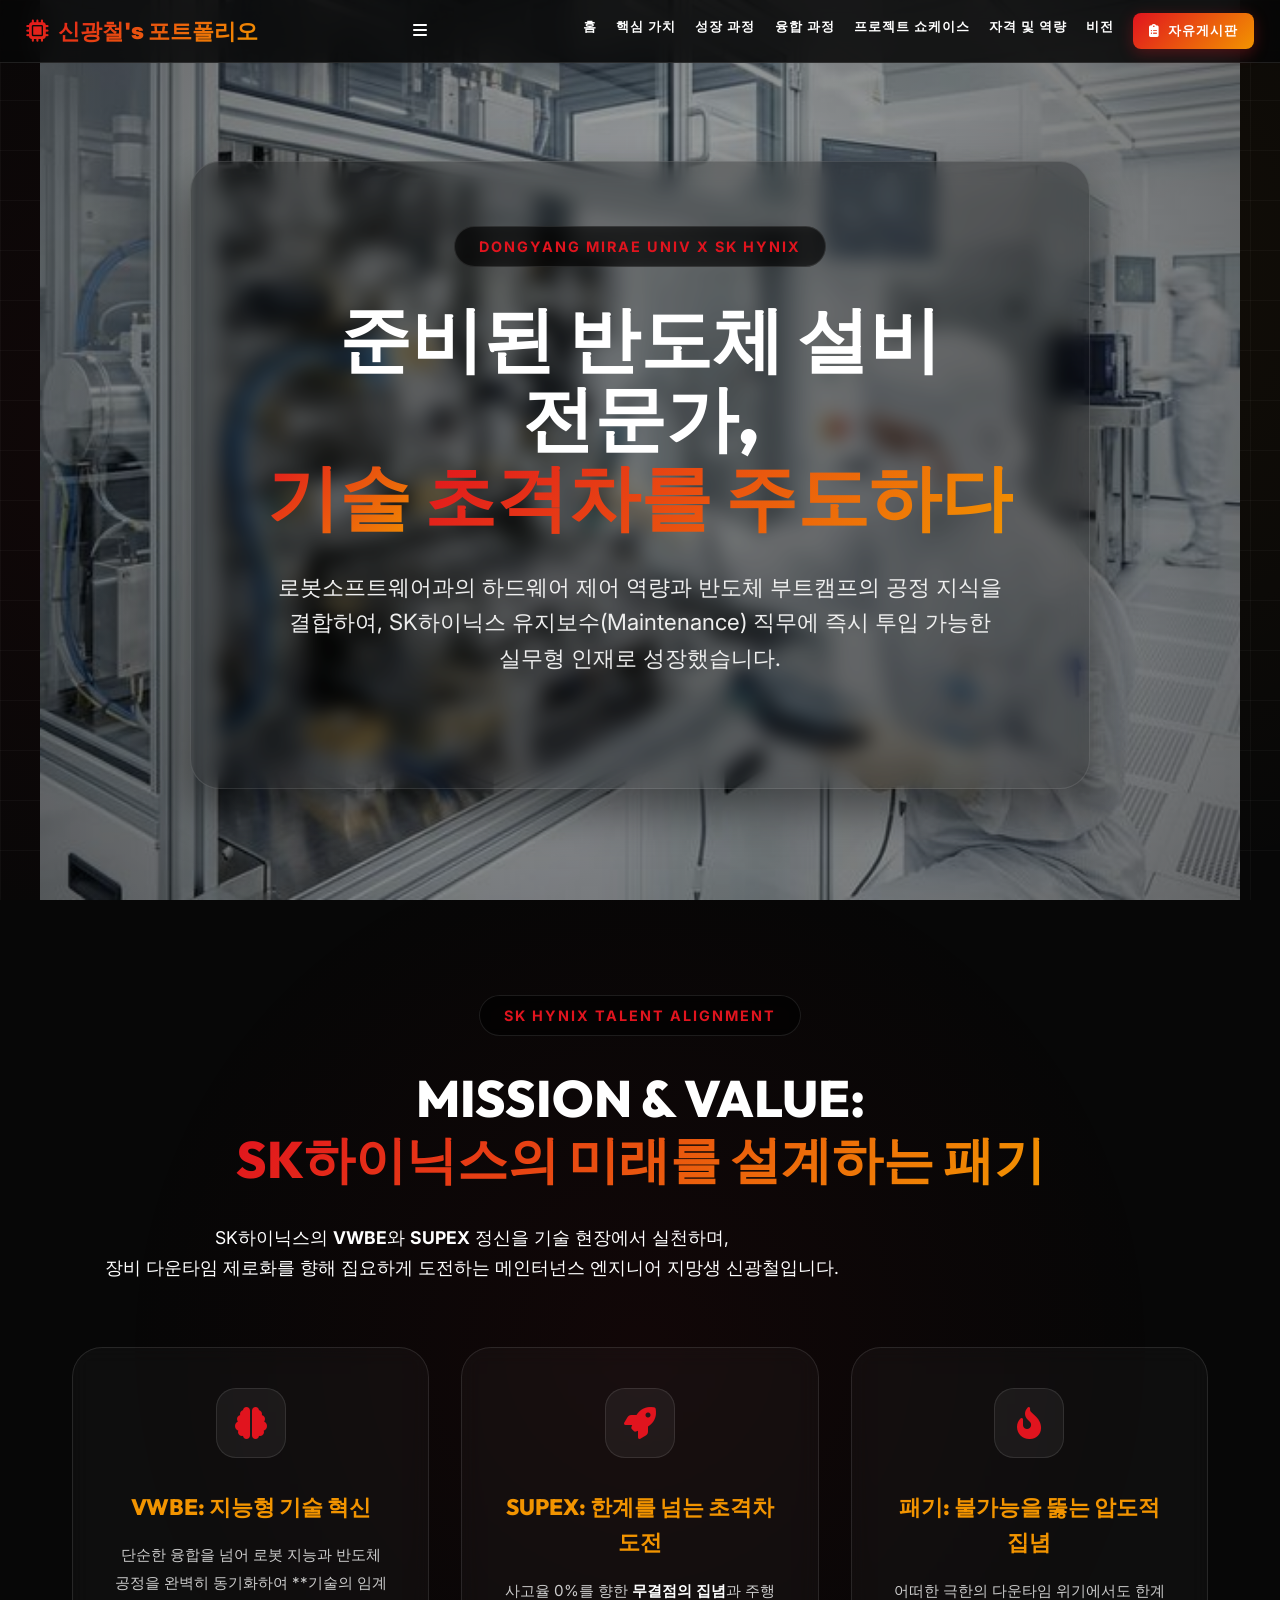
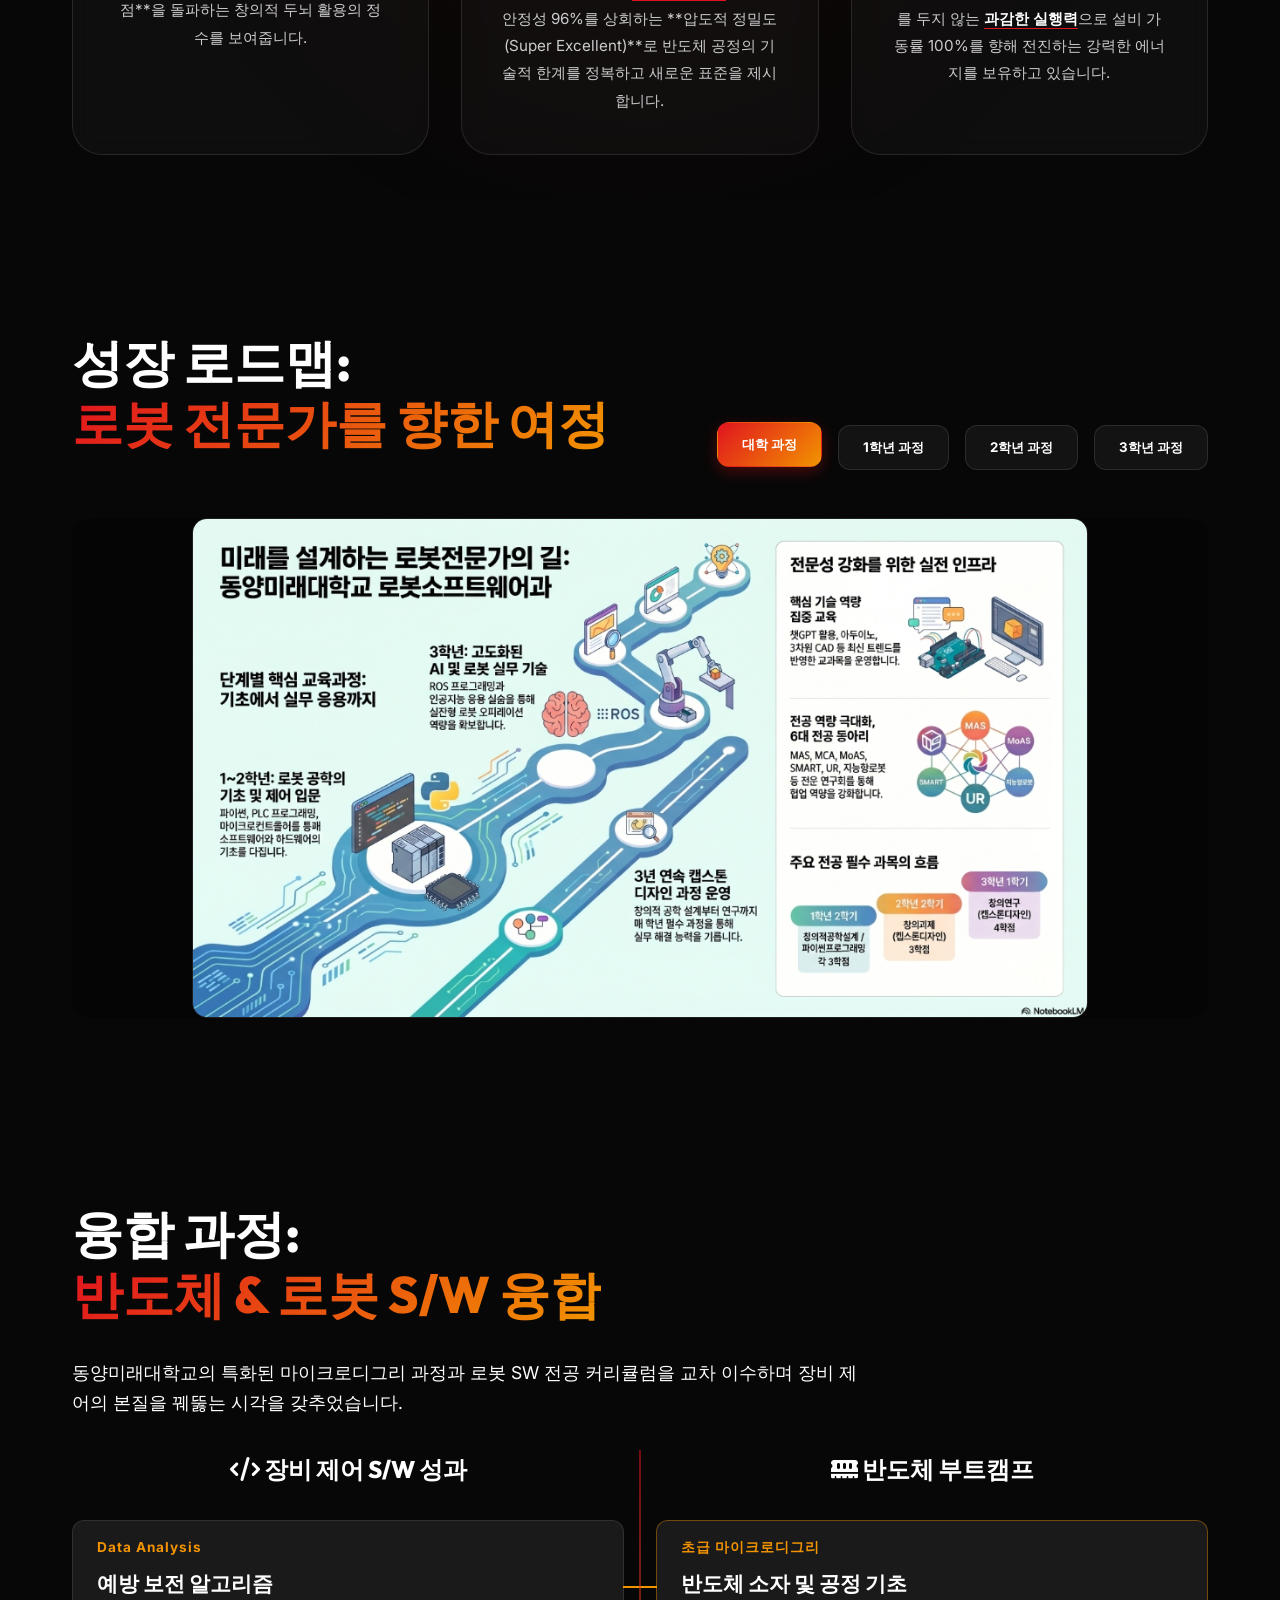
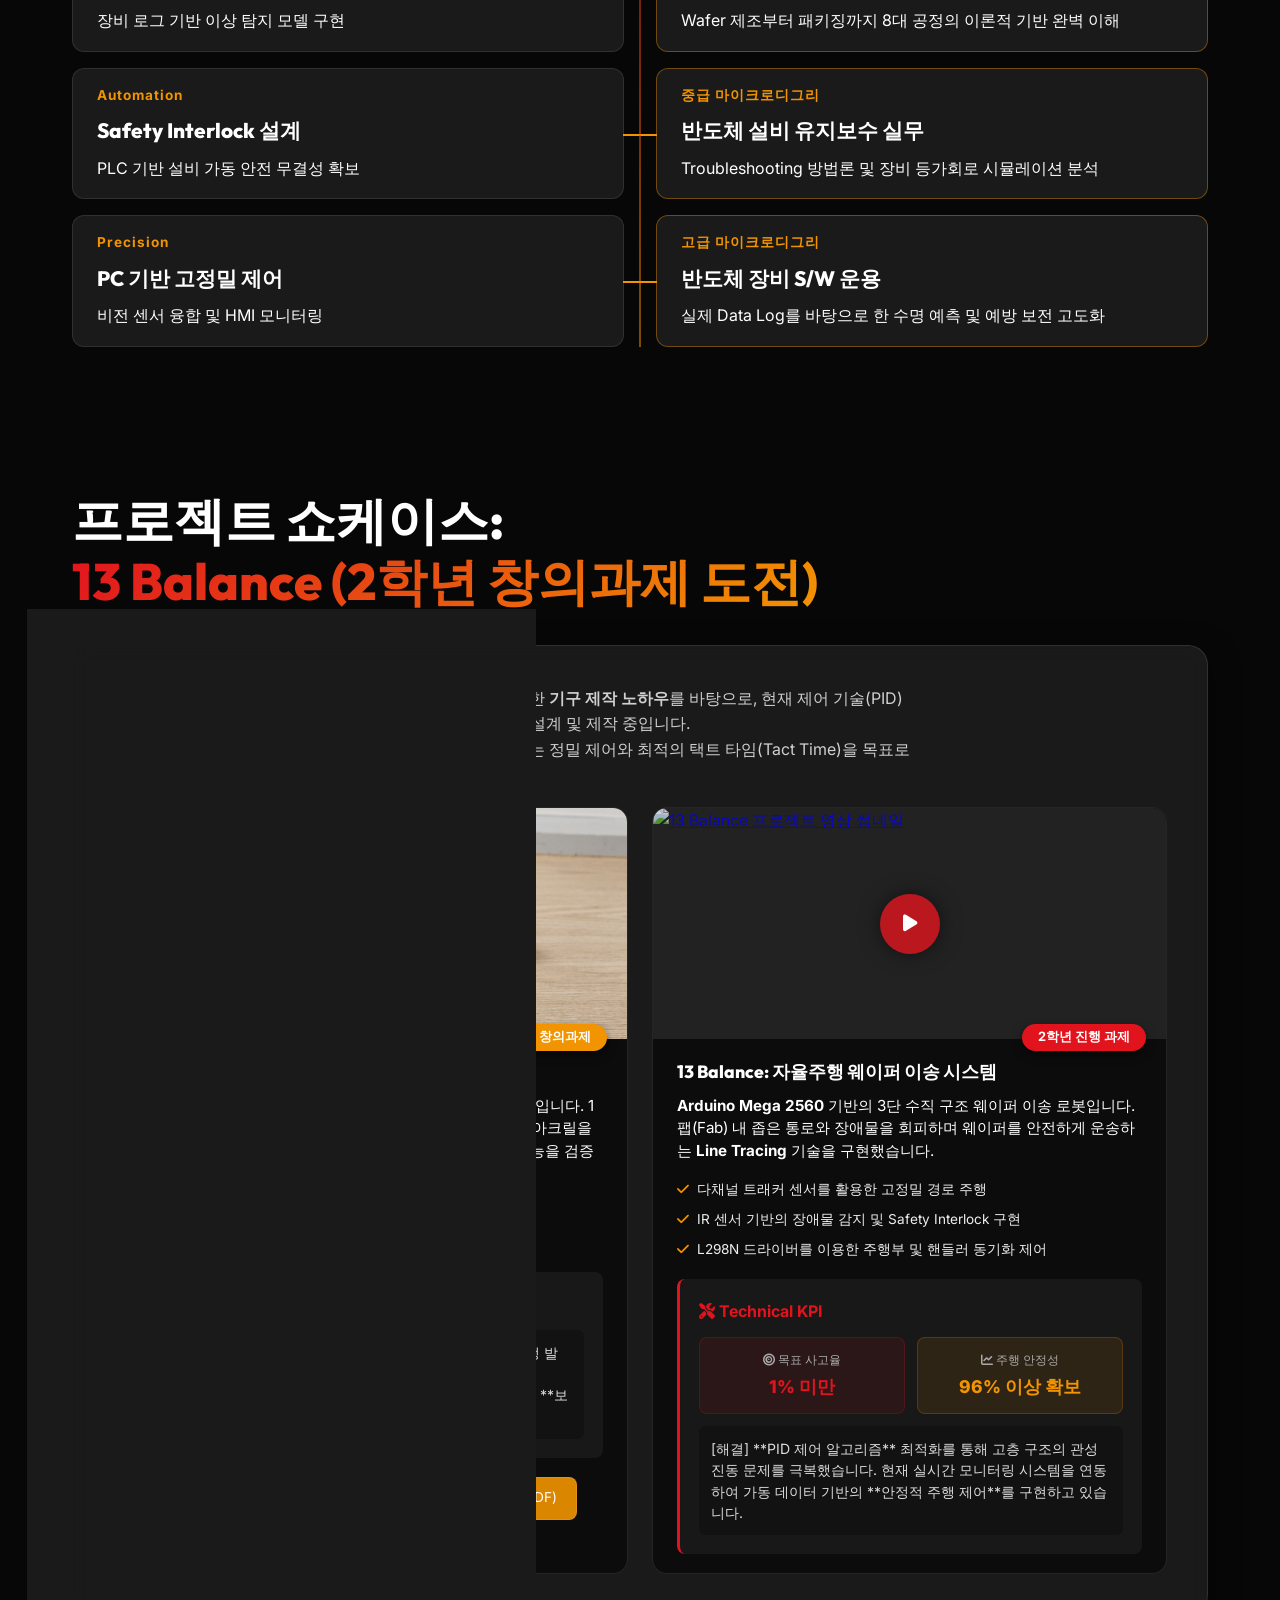
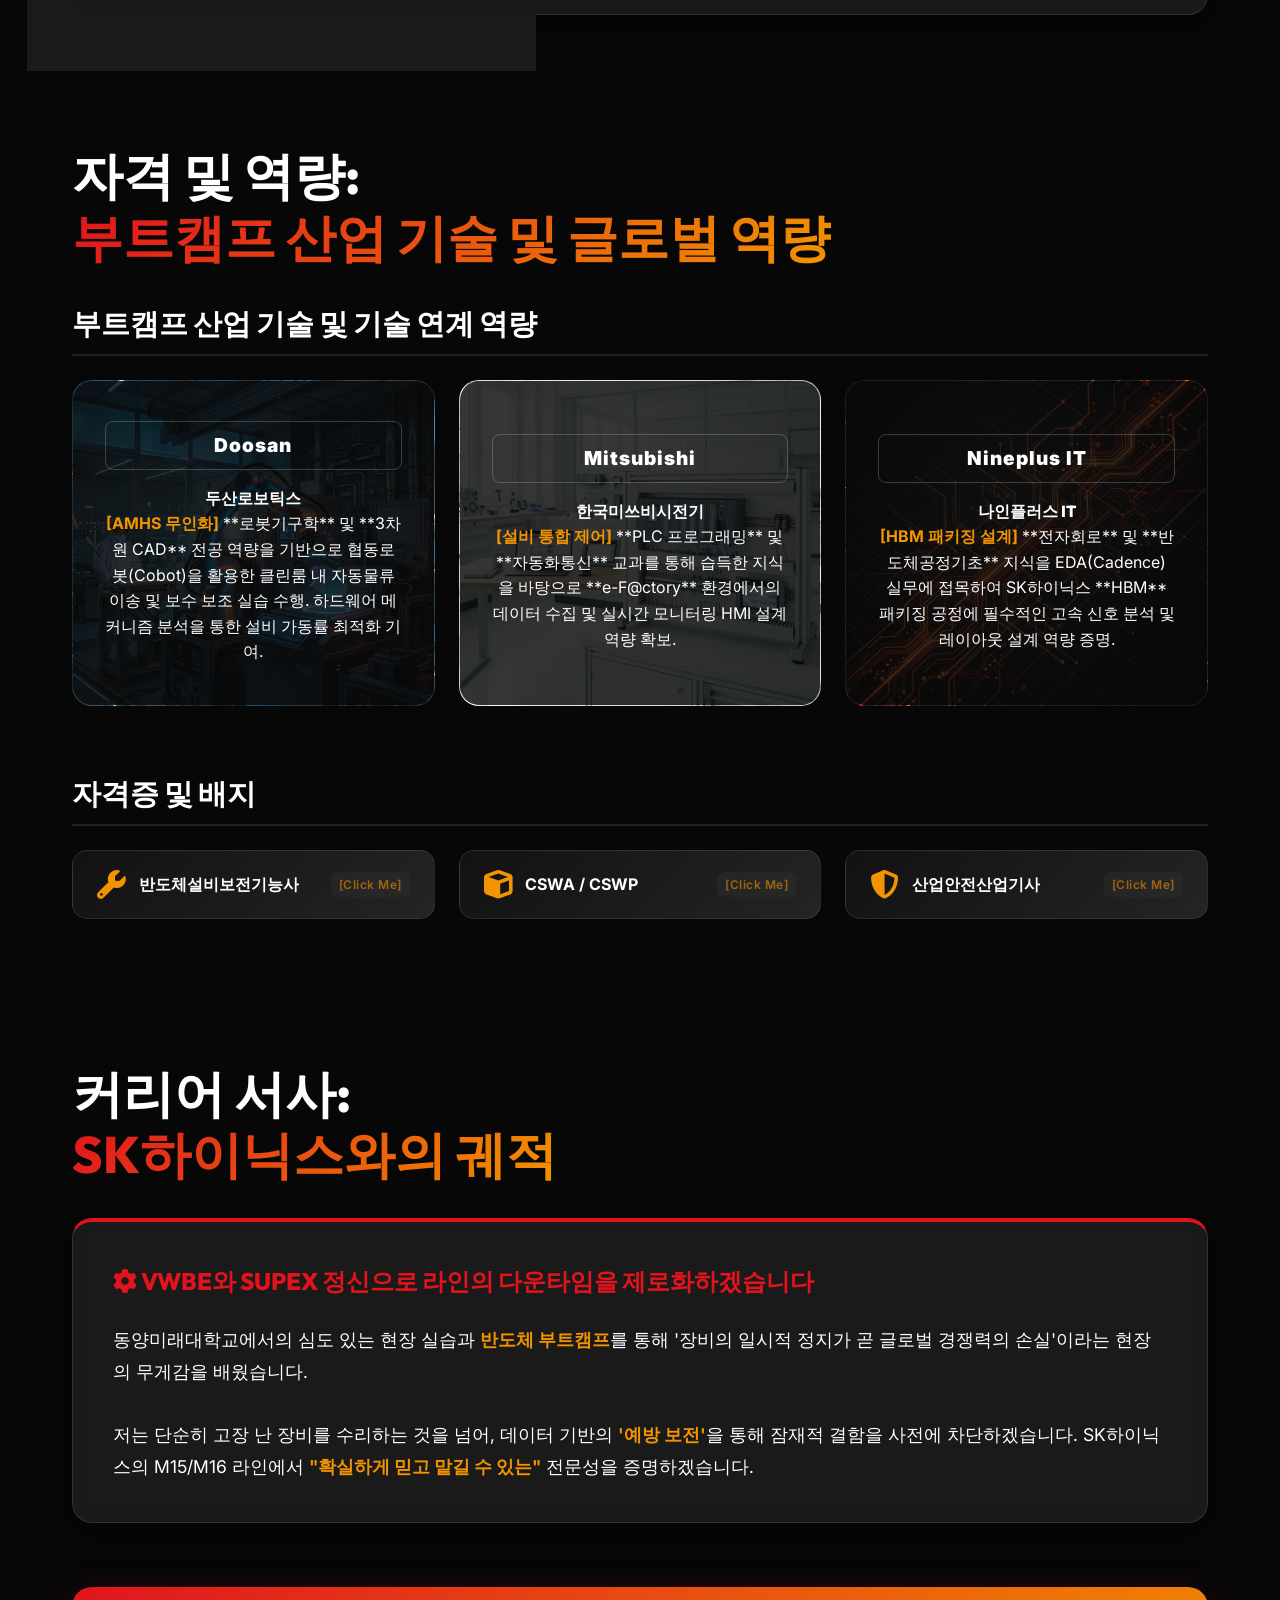
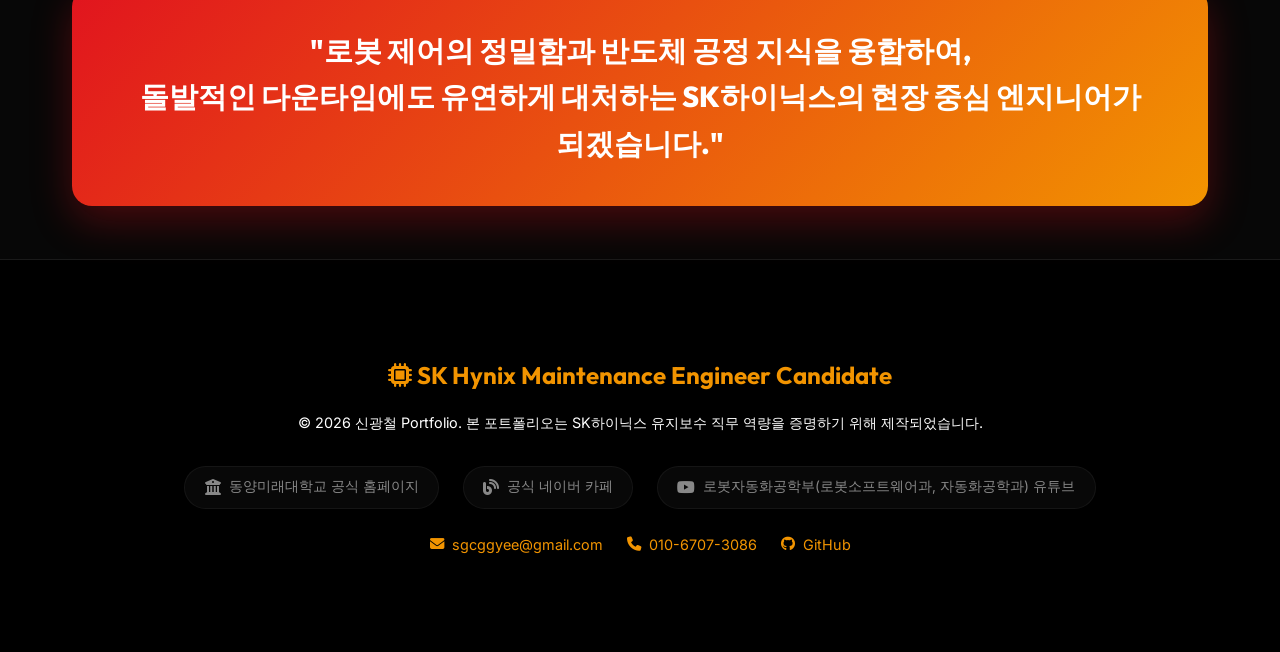
==== commit 46c99afb: "Add files via upload" ====
--- a/0420/index.html
+++ b/0420/index.html
@@ -15,6 +15,9 @@
             <div class="logo">
                 <i class="fa-solid fa-microchip"></i> 신광철's 포트폴리오
             </div>
+            <div class="menu-toggle" id="mobile-menu">
+                <i class="fa-solid fa-bars"></i>
+            </div>
             <ul class="nav-links">
                 <li><a href="#home">홈</a></li>
                 <li><a href="#introduction">핵심 가치</a></li>
@@ -32,16 +35,16 @@
         <!-- HOME SECTION -->
         <section id="home">
             <div id="home-bg-slider" class="home-bg-slider">
+                <div class="slide" style="background-image: url('bg/maintenance.png');"></div>
+                <div class="slide" style="background-image: url('bg/wafer.png');"></div>
+                <div class="slide" style="background-image: url('bg/plc.png');"></div>
+                <div class="slide" style="background-image: url('bg/pc_control.png');"></div>
                 <div class="slide" style="background-image: url('bg/hero_bg.png');"></div>
                 <div class="slide" style="background-image: url('bg/control_bg.png');"></div>
                 <div class="slide" style="background-image: url('bg/hardware_bg.png');"></div>
                 <div class="slide" style="background-image: url('bg/logic_bg.png');"></div>
-                <div class="slide" style="background-image: url('bg/maintenance.png');"></div>
-                <div class="slide" style="background-image: url('bg/pc_control.png');"></div>
-                <div class="slide" style="background-image: url('bg/plc.png');"></div>
                 <div class="slide" style="background-image: url('bg/python.png');"></div>
                 <div class="slide" style="background-image: url('bg/software.png');"></div>
-                <div class="slide" style="background-image: url('bg/wafer.png');"></div>
             </div>
             <div class="hero-content fade-in">
                 <div class="hero-label">DONGYANG MIRAE UNIV X SK HYNIX</div>
@@ -286,11 +289,11 @@
 
         <!-- CREDENTIALS SECTION (Phase 3) -->
         <section id="credentials">
-            <h2 class="section-title fade-in">자격 및 역량: <br><span>산학 협력 및 글로벌 역량</span></h2>
+            <h2 class="section-title fade-in">자격 및 역량: <br><span>부트캠프 산업 기술 및 글로벌 역량</span></h2>
             
             <!-- Industry Collaboration -->
             <div class="collab-container fade-in">
-                <h3 class="credential-header">산학 협력 및 기술 연계 역량</h3>
+                <h3 class="credential-header">부트캠프 산업 기술 및 기술 연계 역량</h3>
                 <div class="collab-grid">
                     <div class="collab-card collab-doosan">
                         <div class="collab-logo">Doosan</div>
@@ -314,21 +317,48 @@
             <div class="cert-container fade-in" style="margin-top: 4rem;">
                 <h3 class="credential-header">자격증 및 배지</h3>
                 <div class="badge-grid">
-                    <div class="badge-item tooltip" data-tooltip="설비 점검 및 기계 요소 조립의 기본기를 증명하며, SK하이닉스 팹(Fab) 설비의 즉각적인 트러블슈팅에 기여합니다.">
+                    <div class="badge-item tooltip" data-tooltip="설비 점검 및 기계 요소 조립의 기본기를 증명하며, SK하이닉스 팹(Fab) 설비의 즉각적인 트러블슈팅에 기여합니다." onclick="showCertDetail('semicon')">
                         <i class="fa-solid fa-wrench"></i>
                         <span>반도체설비보전기능사</span>
-                    </div>
-                    <div class="badge-item tooltip" data-tooltip="장비 부품 단위의 3D 역설계를 통해 파츠 결함을 분석하고, 도면화 기반의 정확한 메인터넌스를 보장합니다.">
+                        <span class="badge-click-me">[Click Me]</span>
+                    </div>
+                    <div class="badge-item tooltip" data-tooltip="장비 부품 단위의 3D 역설계를 통해 파츠 결함을 분석하고, 도면화 기반의 정확한 메인터넌스를 보장합니다." onclick="showCertDetail('sw')">
                         <i class="fa-solid fa-cube"></i>
                         <span>CSWA / CSWP</span>
-                    </div>
-                    <div class="badge-item tooltip" data-tooltip="클린룸 내 고전압 및 화학물질 위험 요소로부터 설비와 팀원 모두를 완벽하게 보호하는 현장 안전의 핵심입니다.">
+                        <span class="badge-click-me">[Click Me]</span>
+                    </div>
+                    <div class="badge-item tooltip" data-tooltip="클린룸 내 고전압 및 화학물질 위험 요소로부터 설비와 팀원 모두를 완벽하게 보호하는 현장 안전의 핵심입니다." onclick="showCertDetail('safety')">
                         <i class="fa-solid fa-shield-halved"></i>
                         <span>산업안전산업기사</span>
-                    </div>
-                </div>
-            </div>
-        </section>
+                        <span class="badge-click-me">[Click Me]</span>
+                    </div>
+                </div>
+            </div>
+        </section>
+
+        <!-- Certification Detail Modal -->
+        <div id="cert-modal" class="modal" onclick="closeCertModal()">
+            <div class="modal-content cert-modal-content" onclick="event.stopPropagation()">
+                <span class="close-btn" onclick="closeCertModal()">&times;</span>
+                <div class="cert-modal-header">
+                    <i id="cert-icon" class="fa-solid fa-award"></i>
+                    <h2 id="cert-title">자격증 명칭</h2>
+                </div>
+                <div class="cert-modal-body">
+                    <div class="cert-section">
+                        <h4><i class="fa-solid fa-info-circle"></i> 자격 상세 정보</h4>
+                        <p id="cert-info">자격증에 대한 상세 설명이 들어갑니다.</p>
+                    </div>
+                    <div class="cert-section">
+                        <h4><i class="fa-solid fa-industry"></i> 활용 가능 산업 분야</h4>
+                        <p id="cert-industry">이 자격증이 어떻게 활용되는지 설명합니다.</p>
+                    </div>
+                    <div class="cert-tags" id="cert-tags">
+                        <!-- 태그가 동적으로 추가됨 -->
+                    </div>
+                </div>
+            </div>
+        </div>
 
         <!-- VISION SECTION (Phase 4) -->
         <section id="vision">
@@ -408,7 +438,7 @@
             <div class="footer-logo" style="font-size: 1.5rem; margin-bottom: 1rem;">
                 <i class="fa-solid fa-microchip"></i> SK Hynix Maintenance Engineer Candidate
             </div>
-            <p>© 2025 신광철 Portfolio. 본 포트폴리오는 SK하이닉스 유지보수 직무 역량을 증명하기 위해 제작되었습니다.</p>
+            <p>© 2026 신광철 Portfolio. 본 포트폴리오는 SK하이닉스 유지보수 직무 역량을 증명하기 위해 제작되었습니다.</p>
             
             <div class="official-links">
                 <a href="https://www.dongyang.ac.kr/dmu/4495/subview.do" target="_blank" class="official-link-item">
@@ -418,12 +448,14 @@
                     <i class="fa-solid fa-blog"></i> 공식 네이버 카페
                 </a>
                 <a href="https://www.youtube.com/@auto2con" target="_blank" class="official-link-item">
-                    <i class="fa-brands fa-youtube"></i> 로봇소프트웨어과 유튜브
+                    <i class="fa-brands fa-youtube"></i> 로봇자동화공학부(로봇소프트웨어과, 자동화공학과) 유튜브
                 </a>
             </div>
 
-            <div style="margin-top: 25px;">
-                <a href="mailto:sgcggyee@gmail.com" style="color: var(--sk-orange); text-decoration: none;"><i class="fa-solid fa-envelope"></i> sgcggyee@gmail.com</a>
+            <div class="footer-contact">
+                <a href="mailto:sgcggyee@gmail.com"><i class="fa-solid fa-envelope"></i> sgcggyee@gmail.com</a>
+                <a href="tel:010-6707-3086"><i class="fa-solid fa-phone"></i> 010-6707-3086</a>
+                <a href="https://github.com/sgcggy" target="_blank"><i class="fa-brands fa-github"></i> GitHub</a>
             </div>
         </div>
     </footer>
--- a/0420/index.css
+++ b/0420/index.css
@@ -1160,16 +1160,22 @@
 .badge-item {
     background: linear-gradient(135deg, rgba(20,20,20,0.9), rgba(40,40,40,0.9));
     border: 1px solid var(--border-color);
-    padding: 1.5rem;
+    padding: 1.2rem 1.5rem;
     border-radius: 15px;
     display: flex;
     align-items: center;
-    gap: 1rem;
-    font-size: 1.2rem;
+    gap: 0.8rem;
+    font-size: 1rem;
     font-weight: 700;
     cursor: help;
     transition: 0.3s;
     position: relative;
+    overflow: hidden;
+}
+.badge-item span {
+    white-space: nowrap;
+    overflow: hidden;
+    text-overflow: ellipsis;
 }
 .badge-item i {
     font-size: 1.8rem;
@@ -1177,6 +1183,24 @@
 }
 .badge-item:hover {
     border-color: var(--sk-red);
+}
+.badge-click-me {
+    font-size: 0.75rem;
+    color: var(--sk-orange);
+    margin-left: auto;
+    opacity: 0.6;
+    background: rgba(255, 255, 255, 0.05);
+    padding: 3px 8px;
+    border-radius: 6px;
+    font-weight: 600;
+    letter-spacing: 0.5px;
+    transition: 0.3s;
+    white-space: nowrap;
+}
+.badge-item:hover .badge-click-me {
+    opacity: 1;
+    background: rgba(242, 148, 0, 0.2);
+    transform: scale(1.05);
 }
 .tooltip::after {
     content: attr(data-tooltip);
@@ -1450,15 +1474,202 @@
     font-size: 1rem;
 }
 
+.footer-contact {
+    display: flex;
+    justify-content: center;
+    gap: 1.5rem;
+    margin-top: 1.5rem;
+    flex-wrap: wrap;
+}
+.footer-contact a {
+    color: var(--sk-orange);
+    text-decoration: none;
+    font-size: 0.9rem;
+    display: flex;
+    align-items: center;
+    gap: 8px;
+    transition: 0.3s;
+}
+.footer-contact a:hover {
+    color: #fff;
+    transform: translateY(-2px);
+}
+
 /* 마이크로 애니메이션 */
 .fade-in { opacity: 0; transform: translateY(40px); transition: 1s ease-out; }
 .fade-in.visible { opacity: 1; transform: translateY(0); }
 
-/* 반응형 조절 */
+/* Certification Modal Styling */
+.cert-modal-content {
+    max-width: 600px;
+    background: linear-gradient(135deg, #1a1a1a, #0d0d0d);
+    border: 1px solid rgba(242, 148, 0, 0.3);
+    padding: 0;
+    overflow: hidden;
+}
+.cert-modal-header {
+    background: linear-gradient(90deg, var(--sk-red), var(--sk-orange));
+    padding: 2.5rem 2rem;
+    text-align: center;
+    color: white;
+}
+.cert-modal-header i {
+    font-size: 3.5rem;
+    margin-bottom: 1rem;
+    filter: drop-shadow(0 4px 10px rgba(0,0,0,0.3));
+}
+.cert-modal-header h2 {
+    font-size: 1.8rem;
+    margin: 0;
+    font-weight: 800;
+}
+.cert-modal-body {
+    padding: 2rem;
+}
+.cert-section {
+    margin-bottom: 1.8rem;
+}
+.cert-section h4 {
+    color: var(--sk-orange);
+    font-size: 1.1rem;
+    margin-bottom: 0.8rem;
+    display: flex;
+    align-items: center;
+    gap: 10px;
+}
+.cert-section p {
+    color: #ccc;
+    line-height: 1.7;
+    font-size: 0.95rem;
+}
+.cert-tags {
+    display: flex;
+    gap: 8px;
+    flex-wrap: wrap;
+    margin-top: 2rem;
+    padding-top: 1.5rem;
+    border-top: 1px solid rgba(255,255,255,0.1);
+}
+.cert-tags .tag {
+    background: rgba(242, 148, 0, 0.1);
+    color: var(--sk-orange);
+    padding: 4px 12px;
+    border-radius: 20px;
+    font-size: 0.85rem;
+    border: 1px solid rgba(242, 148, 0, 0.2);
+}
+
+/* 반응형 조절 (Mobile Optimization) */
 @media (max-width: 992px) {
     .timeline-container { flex-direction: column; gap: 2rem; }
-    .timeline-divider { left: 0; transform: none; width: 4px; display: none; }
+    .timeline-divider { display: none; }
     .timeline-card::before { display: none; }
-    nav { flex-direction: column; padding: 1rem; }
-    .nav-links { display: flex; flex-wrap: wrap; justify-content: center; }
-}
+}
+
+@media (max-width: 768px) {
+    /* Navigation - Hamburger Menu */
+    .menu-toggle {
+        display: block;
+        font-size: 1.5rem;
+        cursor: pointer;
+        color: white;
+        z-index: 1001;
+        transition: 0.3s;
+    }
+    .menu-toggle.active {
+        color: var(--sk-orange);
+        transform: rotate(90deg);
+    }
+    .nav-links {
+        position: fixed;
+        top: 0;
+        right: -100%;
+        width: 80%;
+        height: 100vh;
+        background: rgba(10, 10, 10, 0.98);
+        backdrop-filter: blur(10px);
+        flex-direction: column;
+        justify-content: center;
+        align-items: center;
+        gap: 2rem;
+        transition: 0.5s cubic-bezier(0.4, 0, 0.2, 1);
+        z-index: 1000;
+        box-shadow: -10px 0 30px rgba(0,0,0,0.5);
+    }
+    .nav-links.active {
+        right: 0;
+    }
+    .nav-links li a {
+        font-size: 1.2rem;
+    }
+
+    /* Sections & Typography */
+    section {
+        padding: 4rem 1.5rem;
+    }
+    .section-title {
+        font-size: 2rem;
+    }
+    .section-title span {
+        font-size: 2.2rem;
+    }
+    
+    /* Hero Section */
+    #home {
+        padding: 0 1.5rem;
+    }
+    .hero-content {
+        max-width: 100%;
+    }
+    .hero-content h1 {
+        font-size: 2.2rem;
+    }
+
+    /* Cards & Grids */
+    .collab-grid, .badge-grid {
+        grid-template-columns: 1fr;
+    }
+    .collab-card {
+        padding: 1.5rem;
+    }
+
+    /* Modals */
+    .modal-content {
+        width: 95%;
+        margin: 5% auto;
+        max-height: 90vh;
+    }
+    .cert-modal-header {
+        padding: 2rem 1.5rem;
+    }
+    .cert-modal-header h2 {
+        font-size: 1.4rem;
+    }
+    .cert-modal-body {
+        padding: 1.5rem;
+    }
+
+    /* Footer */
+    .footer-contact {
+        flex-direction: column;
+        align-items: center;
+        gap: 0.8rem;
+    }
+    .official-links {
+        flex-direction: column;
+        gap: 10px;
+    }
+}
+
+@media (max-width: 480px) {
+    .section-title {
+        font-size: 1.8rem;
+    }
+    .hero-content h1 {
+        font-size: 1.8rem;
+    }
+    .badge-item {
+        padding: 1rem;
+        font-size: 0.9rem;
+    }
+}
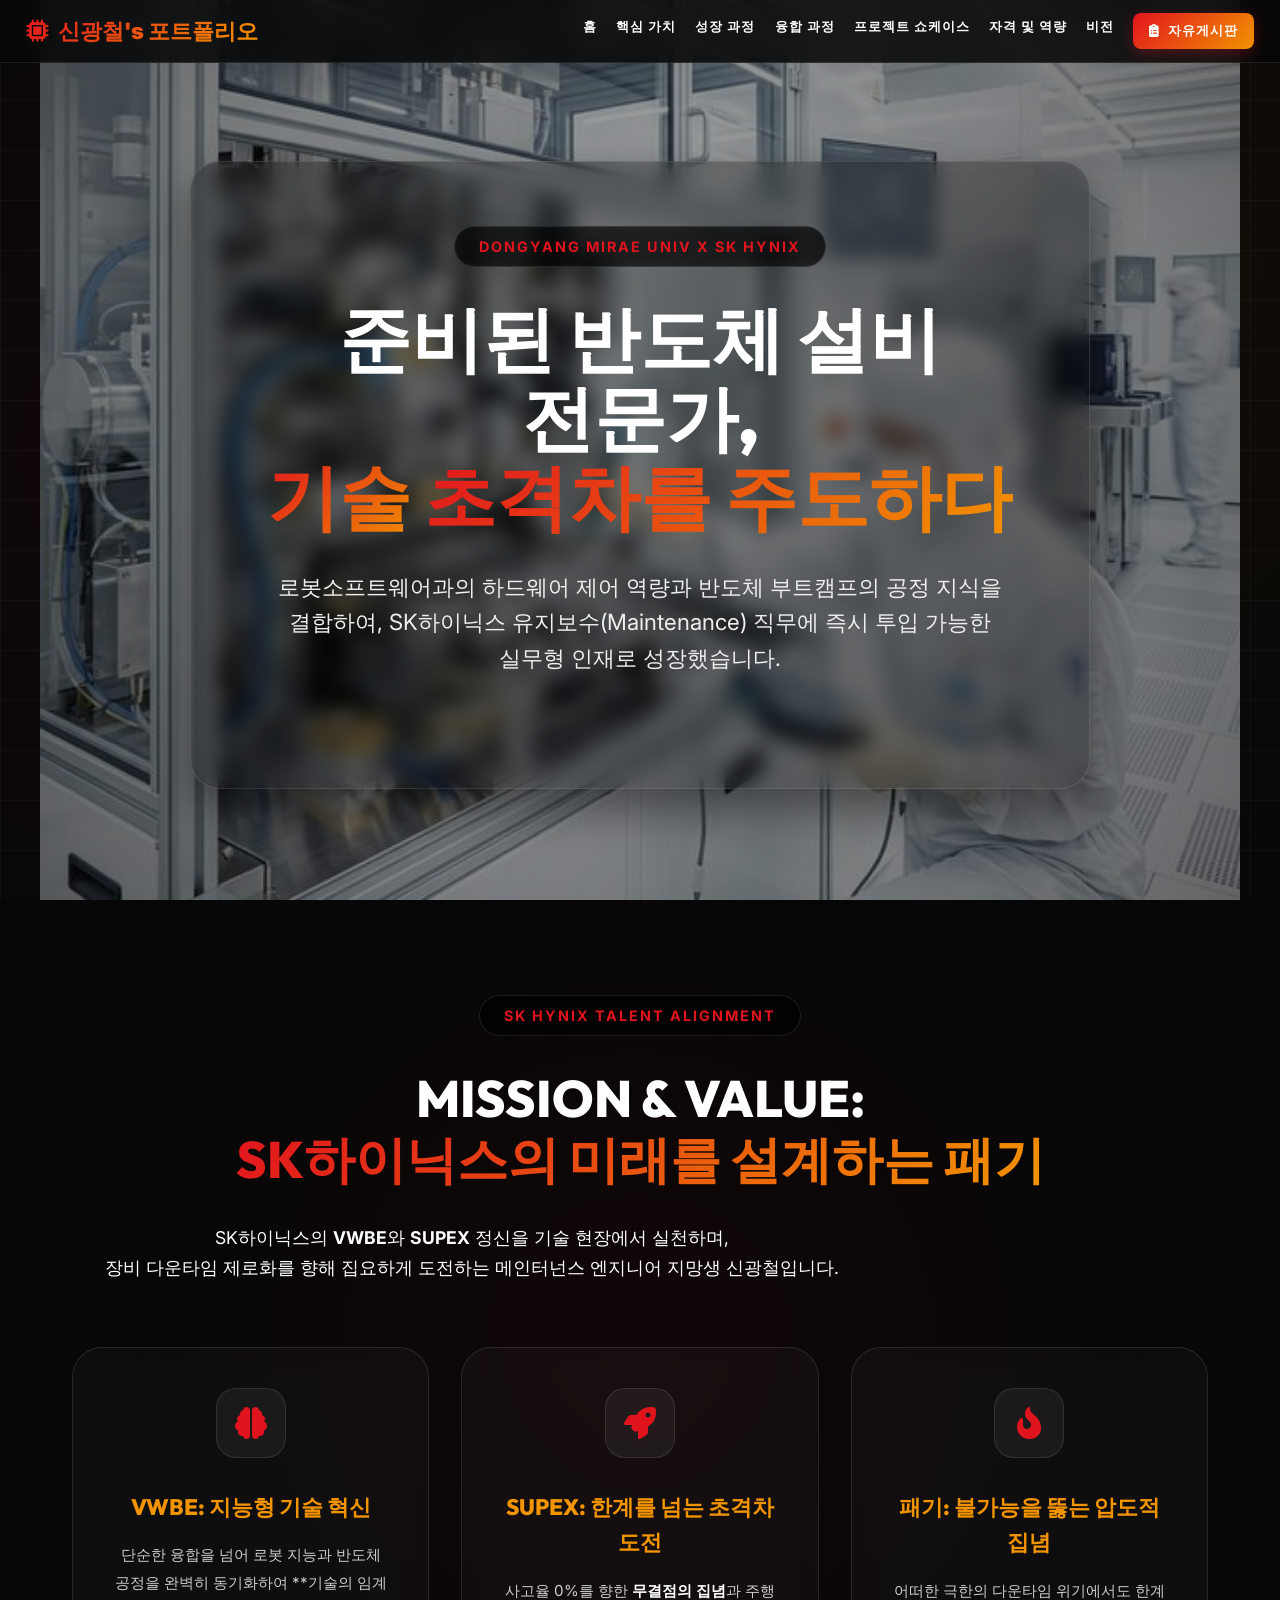
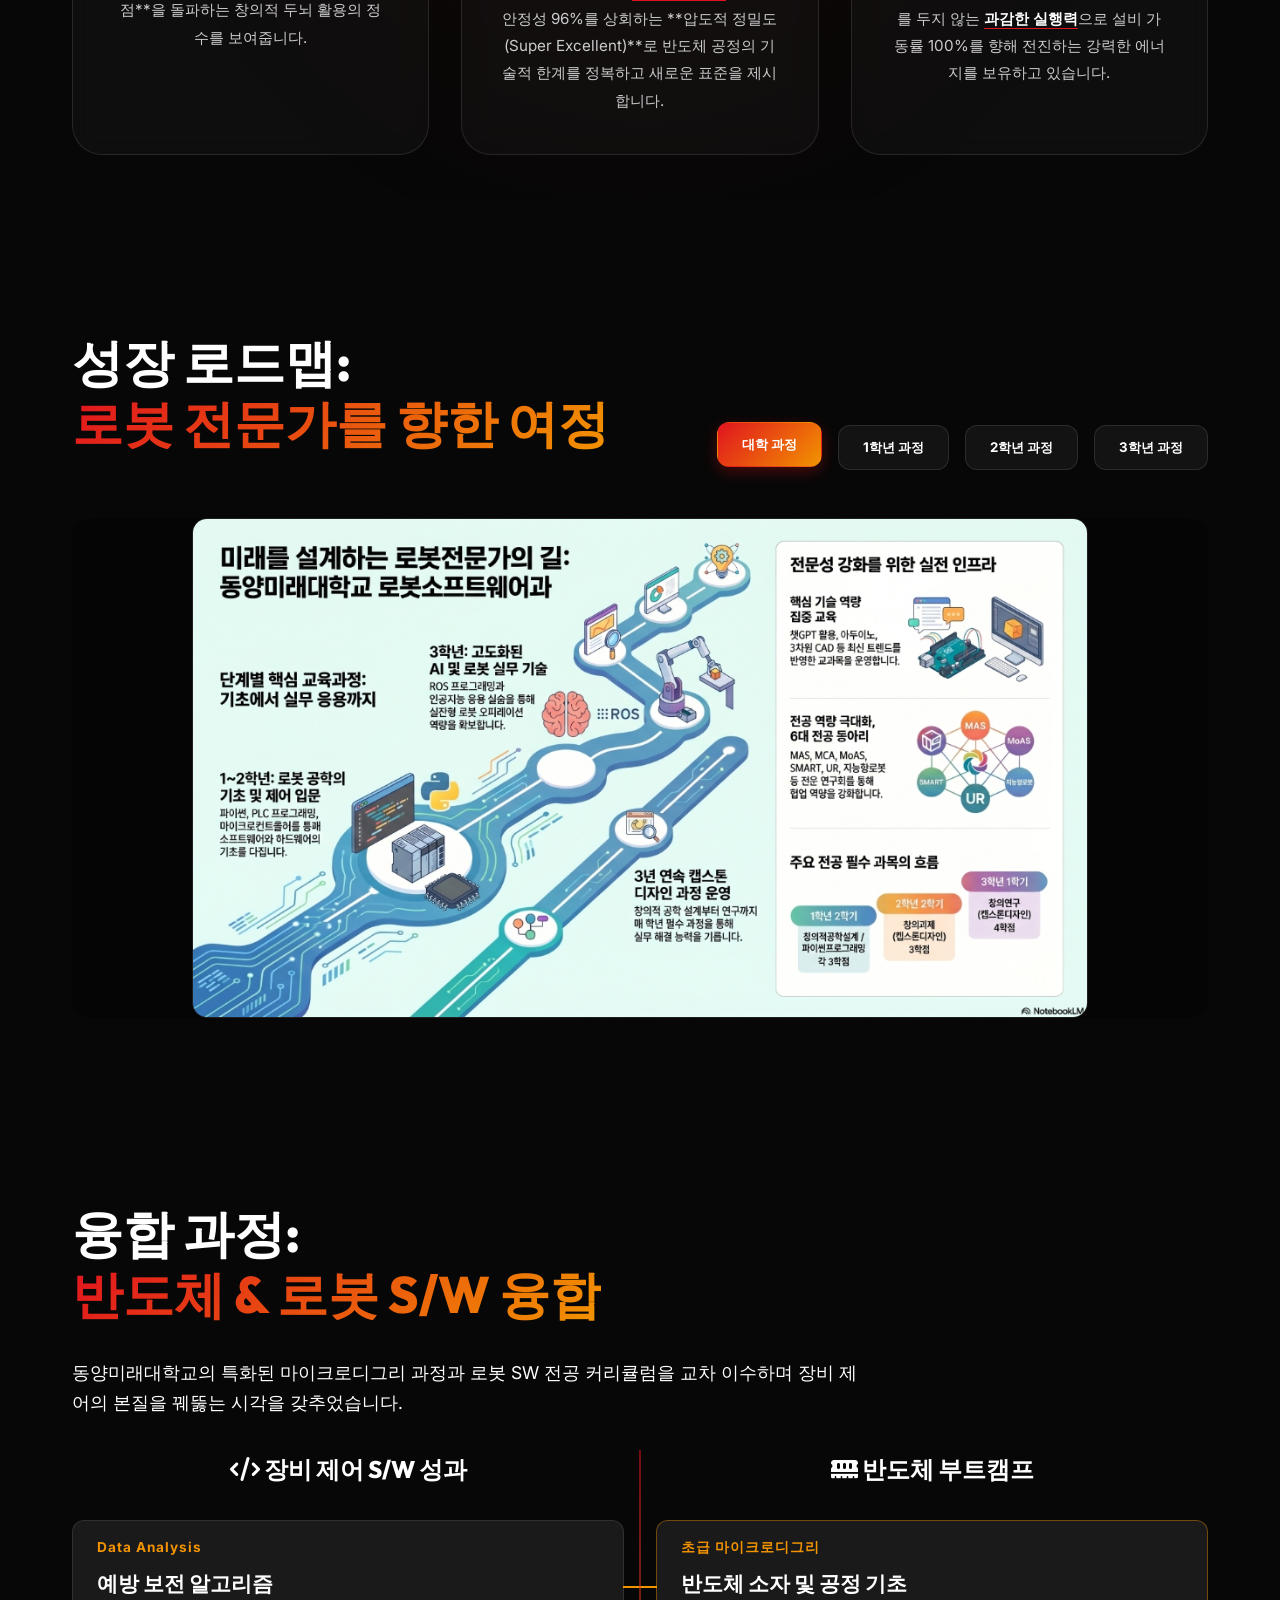
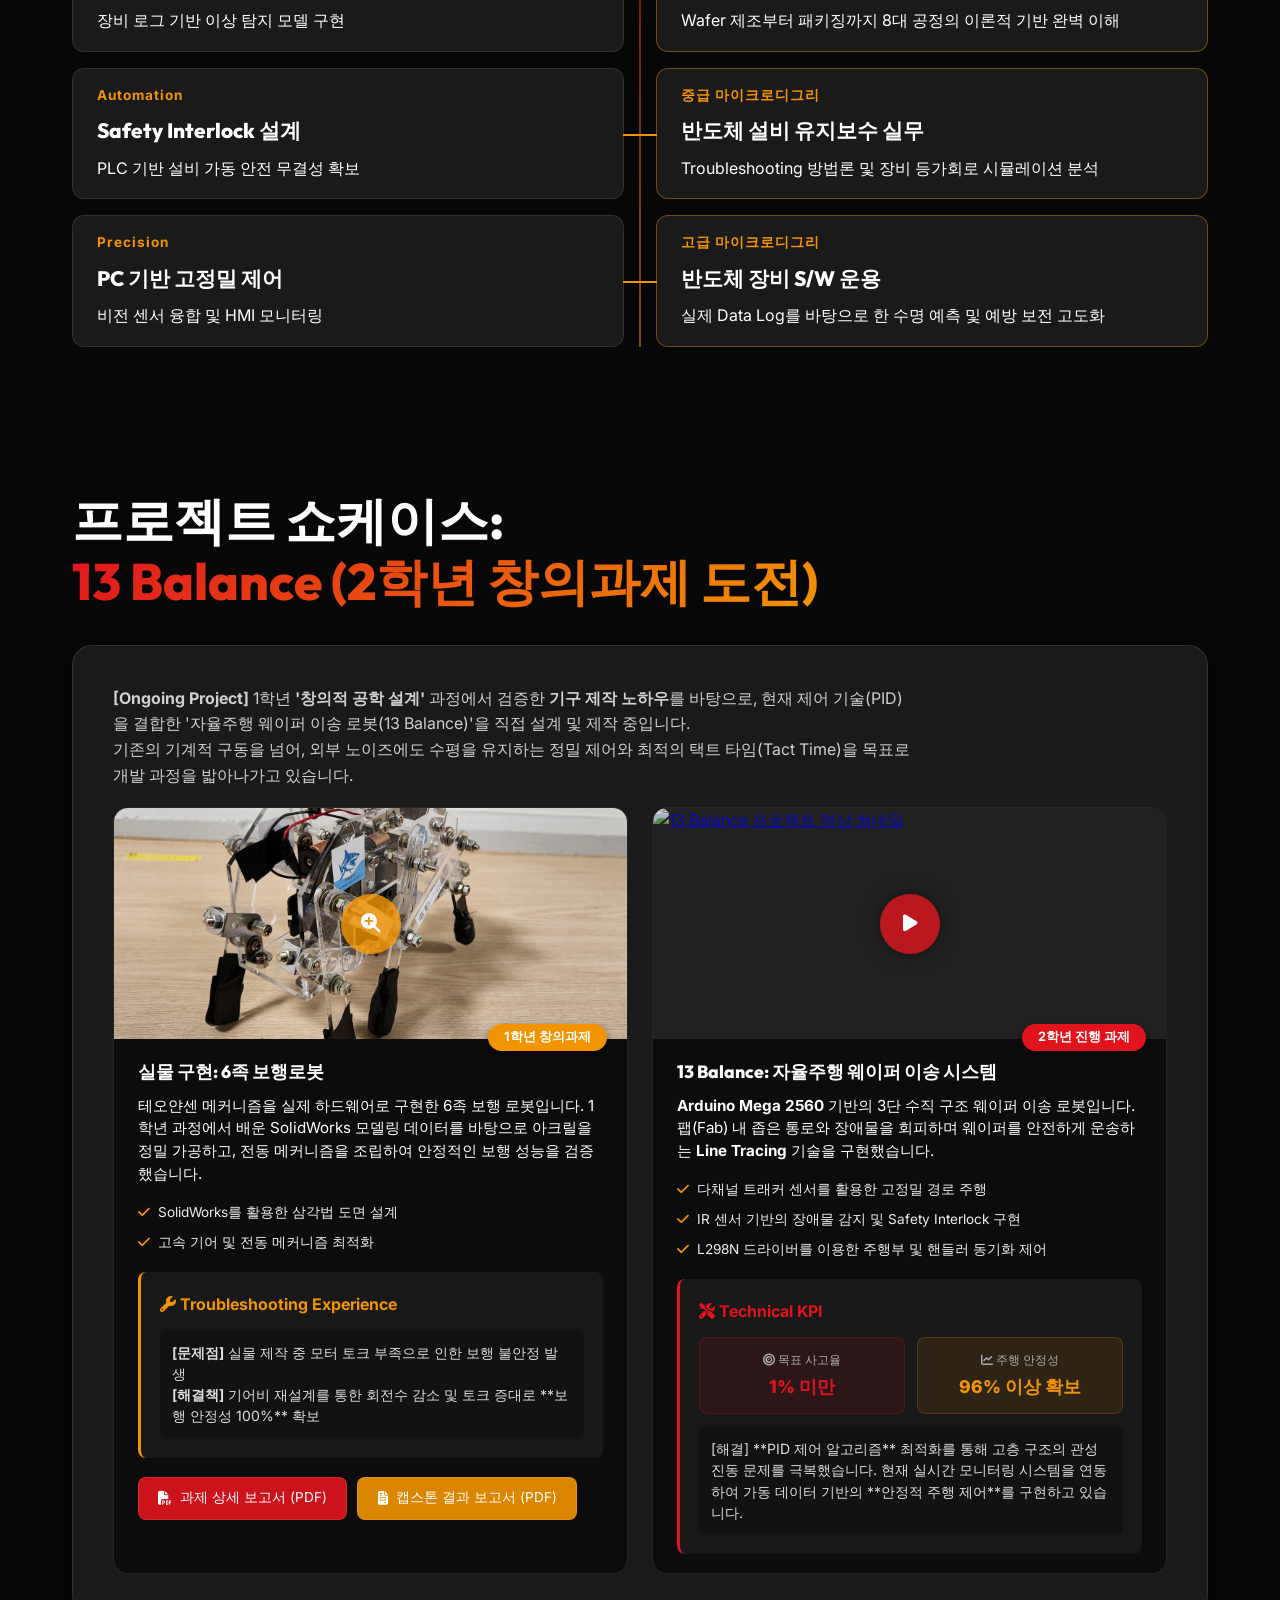
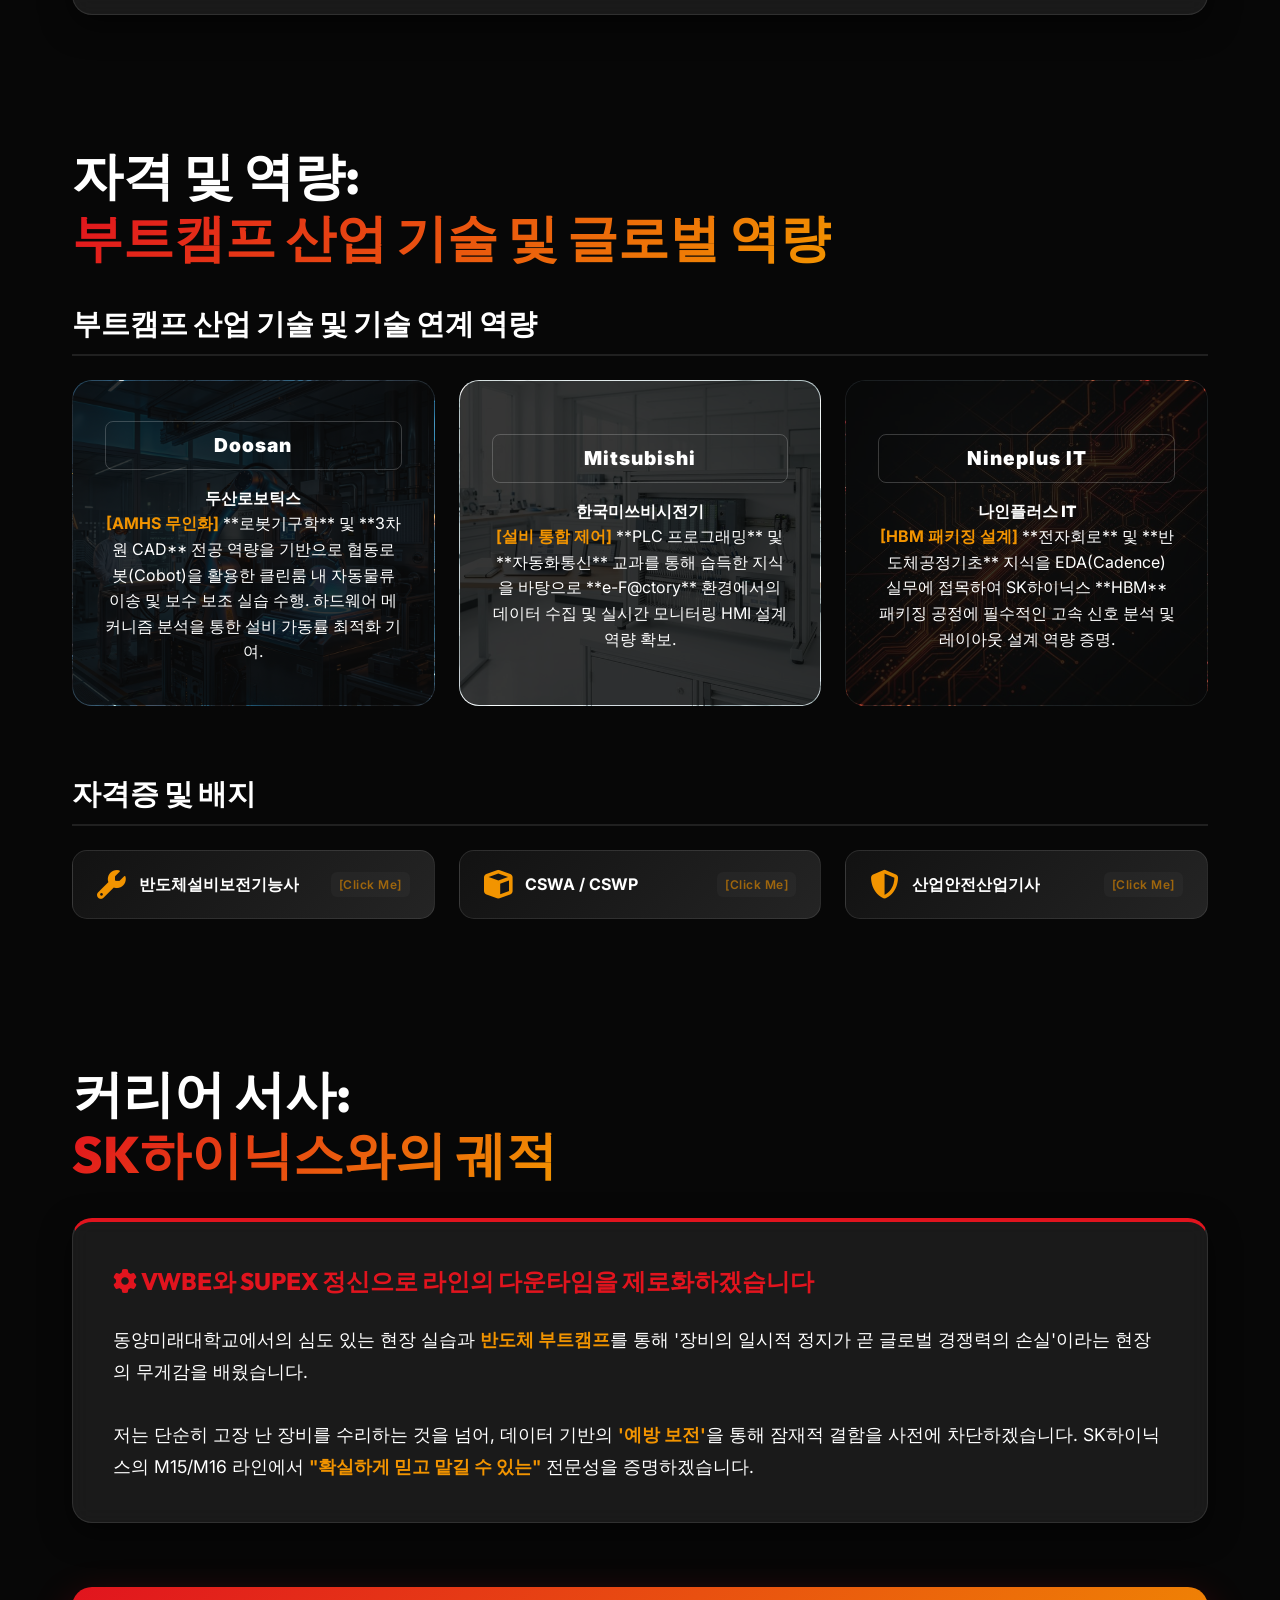
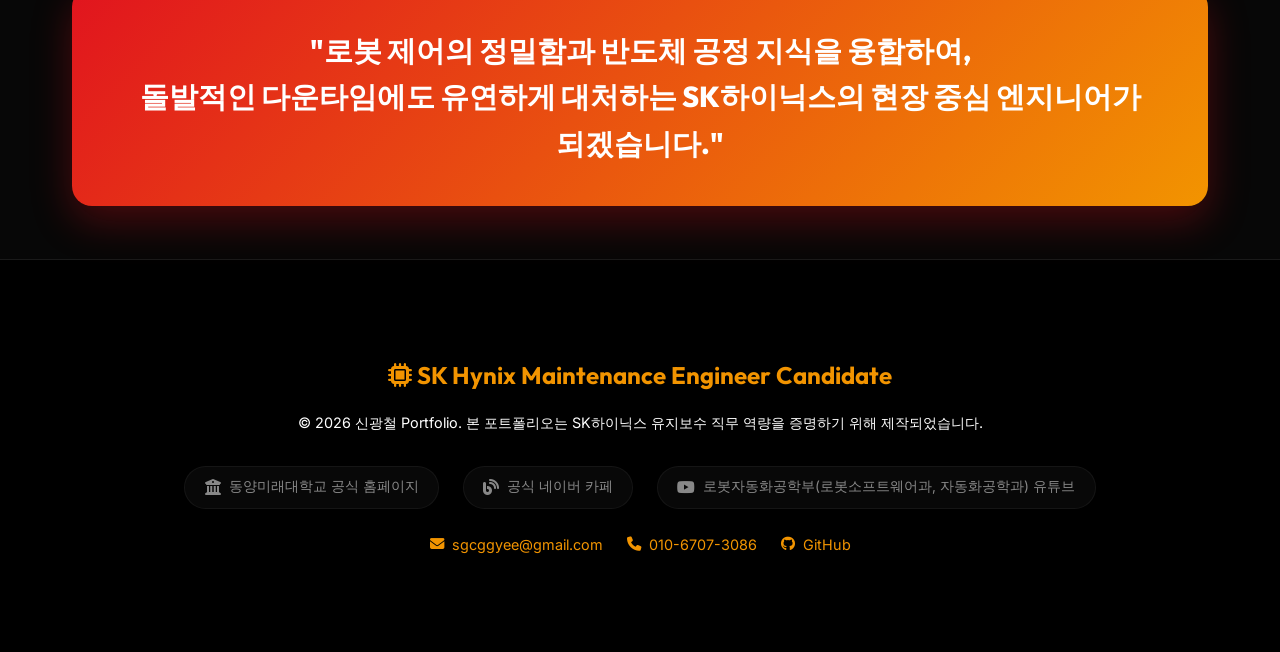
==== commit 605f93cf: "Add files via upload" ====
--- a/0420/index.html
+++ b/0420/index.html
@@ -131,7 +131,7 @@
                         <h4>예방 보전 알고리즘</h4>
                         <p>장비 로그 기반 이상 탐지 모델 구현</p>
                         <div class="card-details">
-                            <strong>[결과]</strong> 판다스를 활용해 <strong style="color:var(--sk-orange);">[O만 건]</strong>의 로그를 0.1초 내 분석, Alarm Limit를 자동 설정하여 **이상 징후 탐지율 [O]%** 달성 목표.
+                            <strong>[결과]</strong> 판다스를 활용해 <strong style="color:var(--sk-orange);">5만 건</strong>의 로그를 0.1초 내 분석, Alarm Limit를 자동 설정하여 **이상 징후 탐지율 98%** 달성 성과.
                         </div>
                     </div>
                     <div class="timeline-card" data-id="plc">
@@ -147,7 +147,7 @@
                         <h4>PC 기반 고정밀 제어</h4>
                         <p>비전 센서 융합 및 HMI 모니터링</p>
                         <div class="card-details">
-                            <strong>[결과]</strong> C#/C++ 기반 HMI를 구축하여 설비 상태를 실시간 시각화하고, 비전 피드백 제어로 **반복 정밀도 [O]mm** 이내 달성.
+                            <strong>[결과]</strong> C#/C++ 기반 HMI를 구축하여 설비 상태를 실시간 시각화하고, 비전 피드백 제어로 **반복 정밀도 0.02mm** 이내 달성.
                         </div>
                     </div>
                 </div>
--- a/0420/index.css
+++ b/0420/index.css
@@ -1301,6 +1301,10 @@
     flex-wrap: wrap;
     gap: 1rem;
 }
+
+.menu-toggle {
+    display: none;
+}
 .table-wrapper {
     overflow-x: auto;
     background: rgba(255, 255, 255, 0.02);
